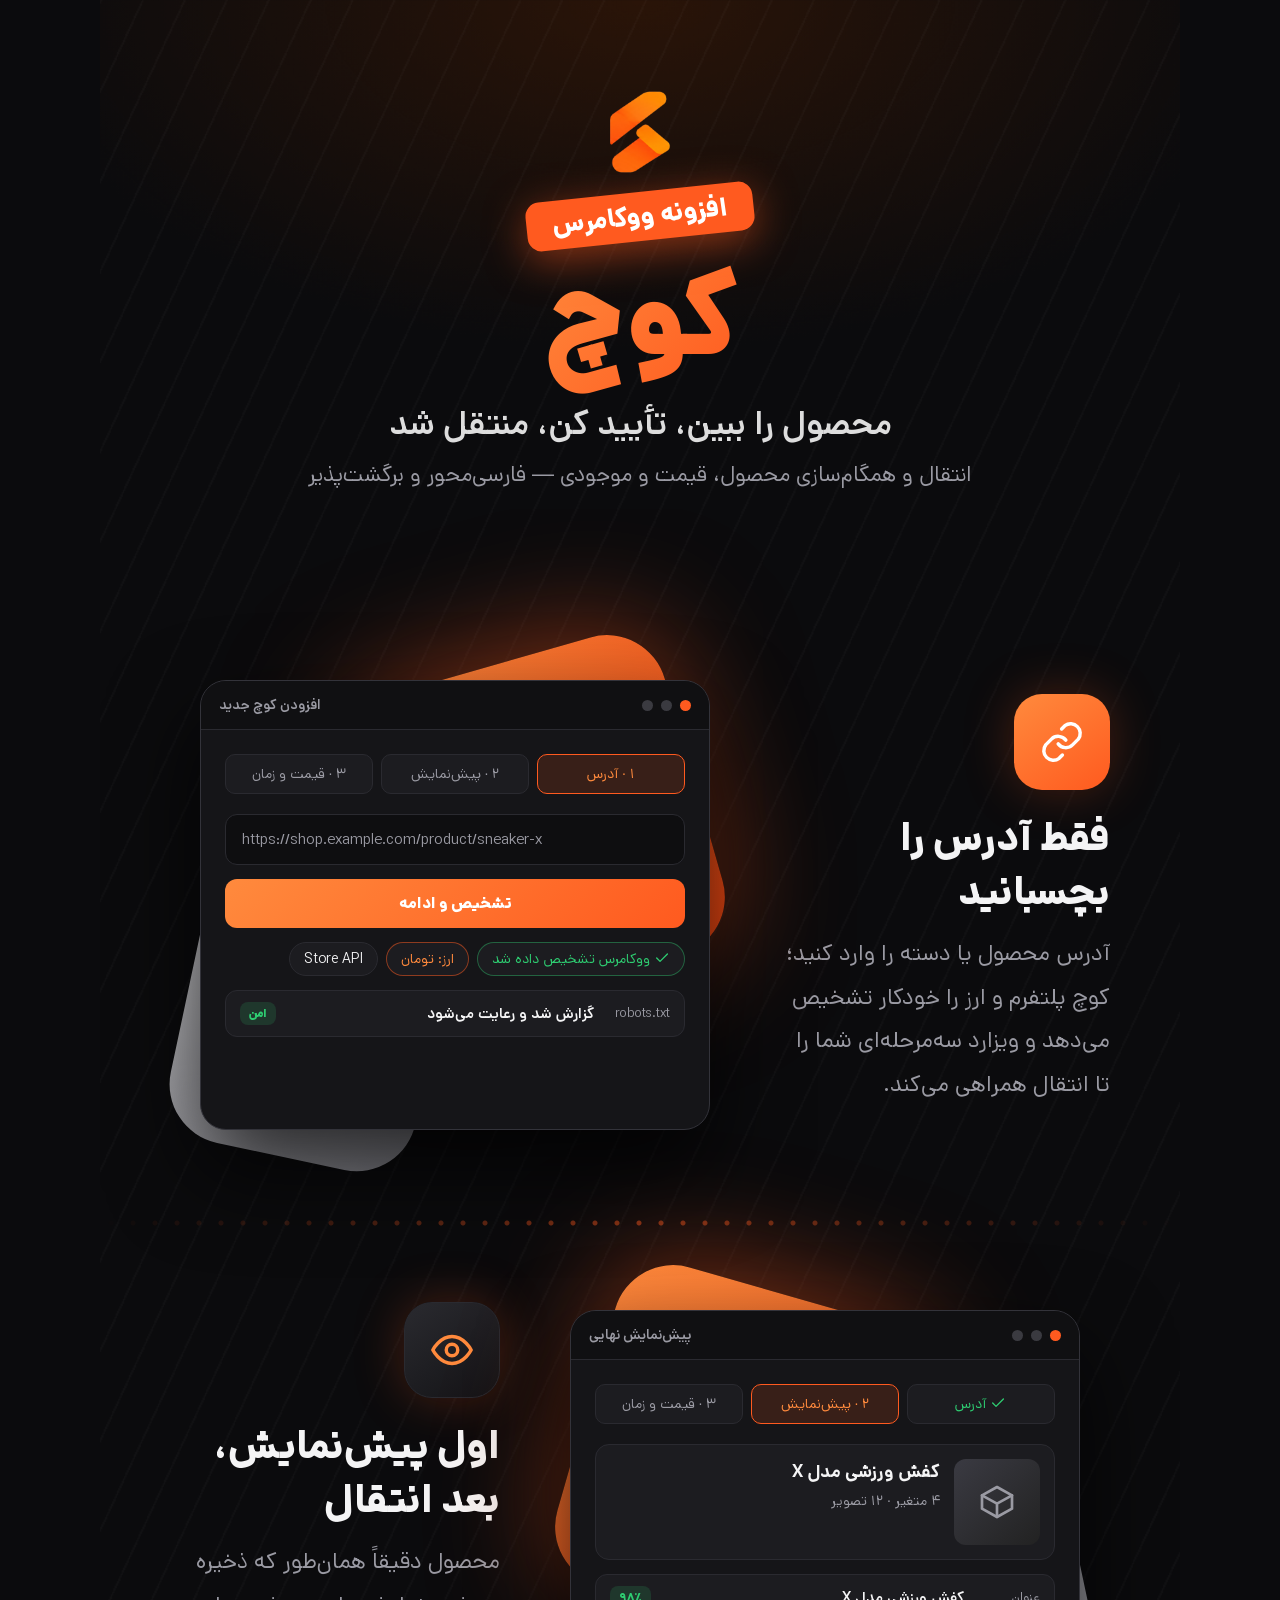
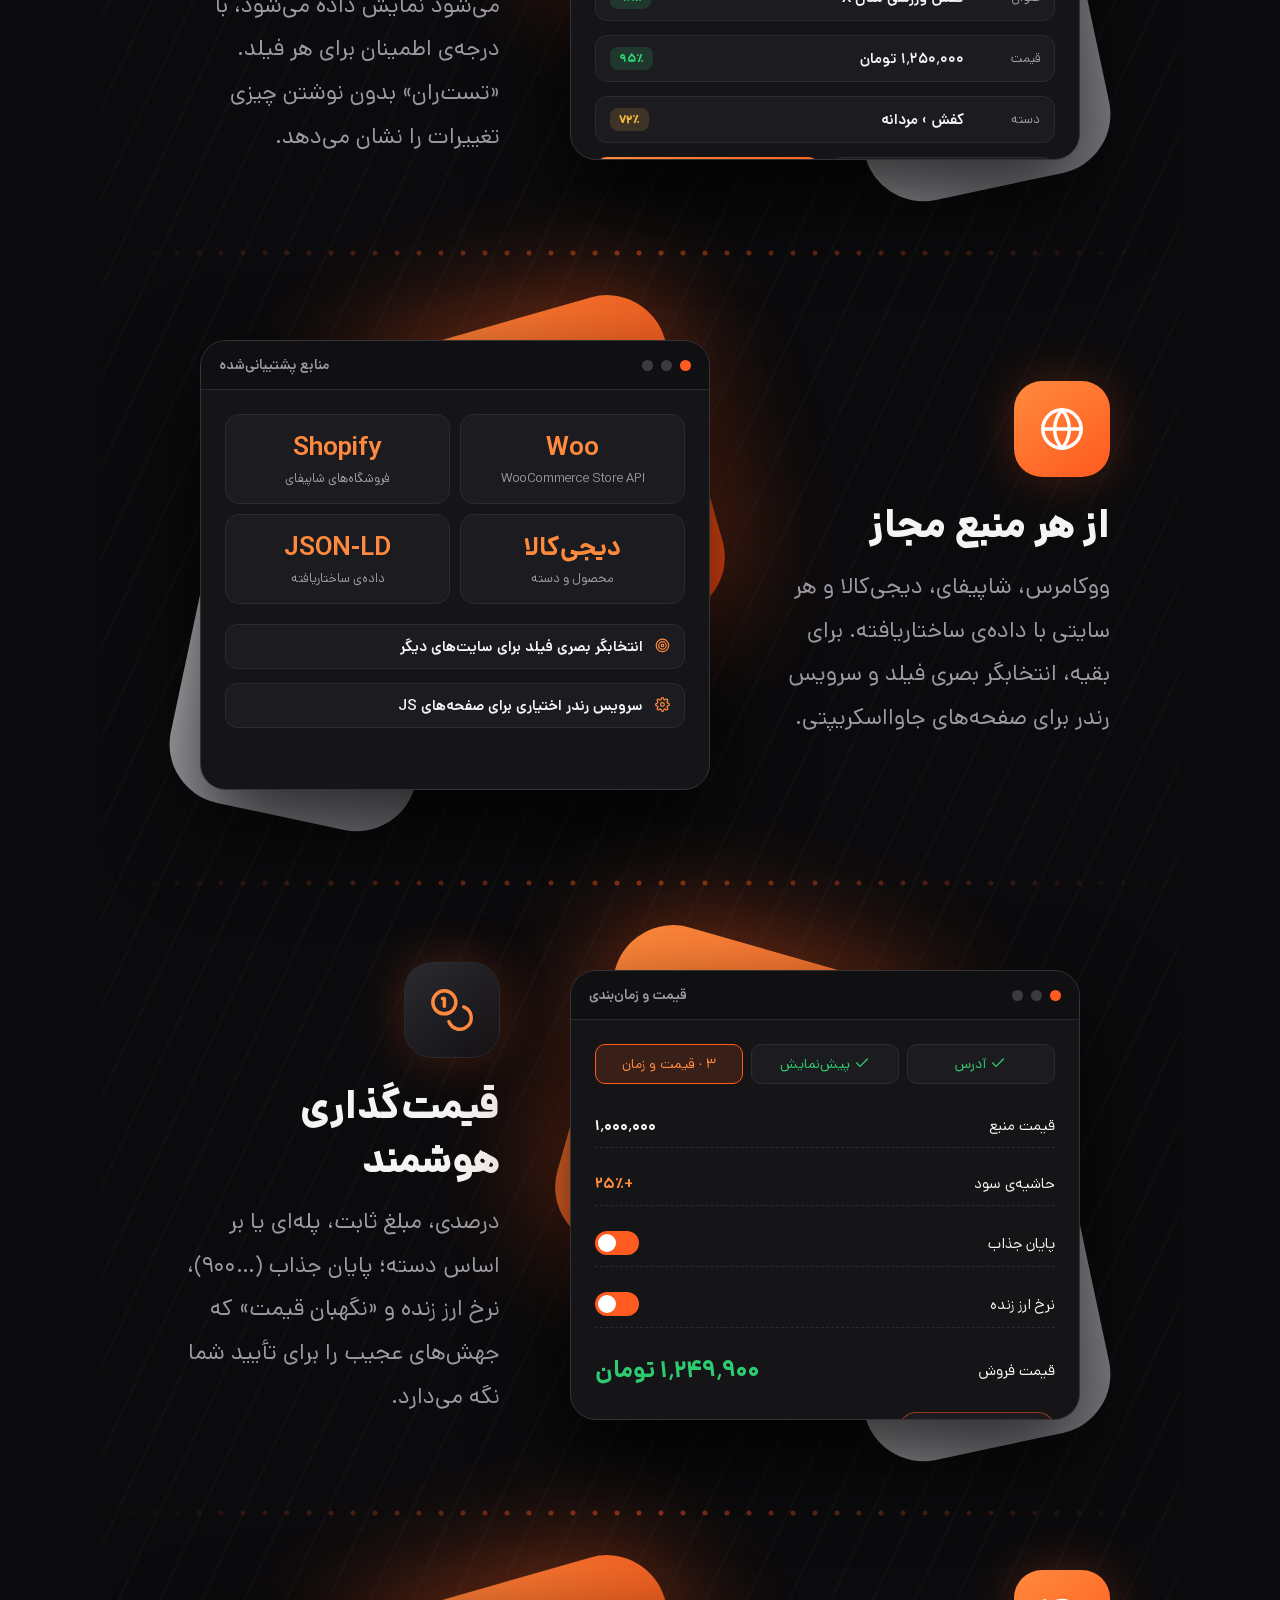
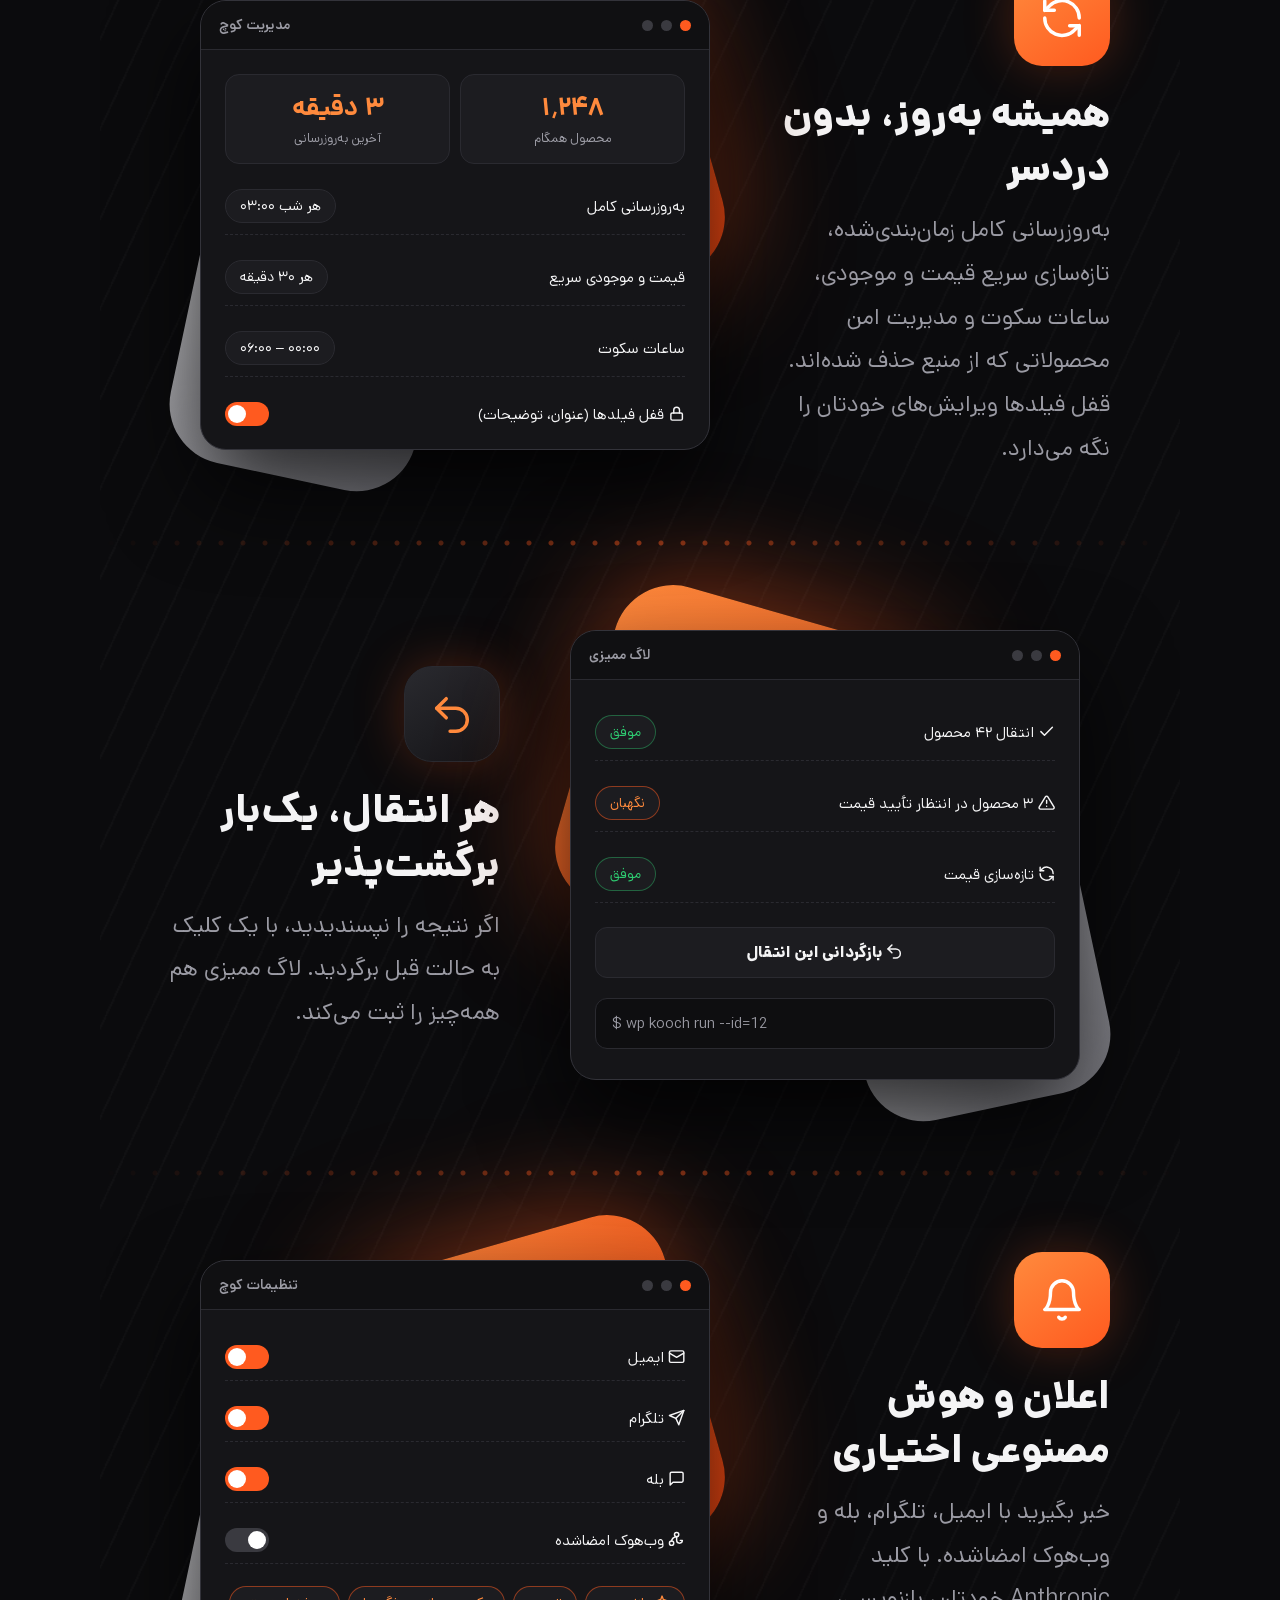
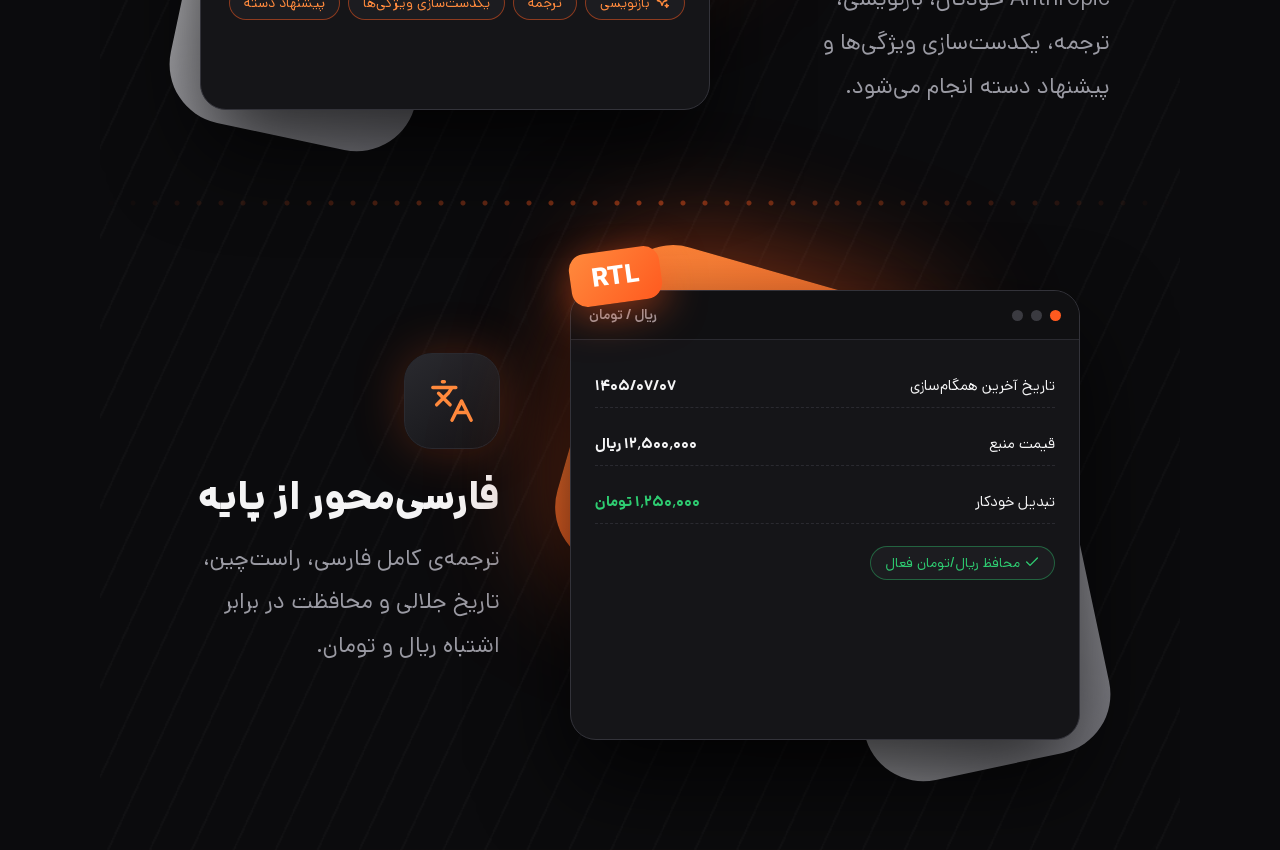
==== kooch-showcase/index.html @ baa98698 "Replace emojis with inline SVG icons in Kooch showcase Co-Authored-By: Claude Sonnet 5.5 <noreply@an" ====
<!doctype html>
<html lang="fa" dir="rtl">
<head>
<meta charset="utf-8">
<meta name="viewport" content="width=device-width, initial-scale=1">
<title>کوچ | انتقال و همگام‌سازی محصولات ووکامرس</title>
<style>
@font-face{font-family:Dana;src:url(DanaVF.ttf);font-weight:100 1000}
:root{--o:#ff5a1f;--o2:#ff8a3d;--bg:#0b0b0d;--card:#151518;--card2:#1c1c20;--line:#2a2a30;--tx:#f4f4f5;--mu:#9a9aa3;--ok:#2ecc71;--wn:#f5b942}
*{box-sizing:border-box;margin:0;padding:0}
body{background:var(--bg);color:var(--tx);font-family:Dana,Tahoma,sans-serif;overflow-x:hidden}
.poster{width:1080px;margin:0 auto;position:relative;background:
 repeating-linear-gradient(115deg,rgba(255,255,255,.025) 0 2px,transparent 2px 38px),
 radial-gradient(900px 500px at 50% 0,#2a1408 0,transparent 70%),var(--bg);padding-bottom:80px;overflow:hidden}
@media(max-width:1080px){.poster{zoom:.36}}

/* hero */
.hero{text-align:center;padding:90px 40px 40px}
.hero img.logo{height:84px;display:block;margin:0 auto 18px}
.hero h1{font-size:112px;font-weight:900;line-height:1.1;margin-top:10px;letter-spacing:-2px}
.hero h1 span{background:linear-gradient(135deg,var(--o2),var(--o));-webkit-background-clip:text;color:transparent}
.badge{display:inline-block;background:var(--o);color:#fff;font-weight:800;font-size:26px;padding:6px 26px;border-radius:14px;transform:rotate(-6deg);box-shadow:0 10px 40px rgba(255,90,31,.5);margin-bottom:10px}
.hero p{font-size:34px;color:#ddd;margin-top:16px;font-weight:600}
.hero small{display:block;color:var(--mu);font-size:22px;margin-top:10px}

/* feature row */
.row{display:flex;align-items:center;gap:40px;padding:0 70px;margin-top:110px;position:relative;min-height:520px}
.row.alt{flex-direction:row-reverse}
.txt{flex:0 0 330px}
.ico{width:96px;height:96px;border-radius:28px;background:linear-gradient(145deg,#2a2a2f,#131316);border:1px solid var(--line);display:grid;place-items:center;font-size:48px;margin-bottom:22px;box-shadow:0 0 50px rgba(255,90,31,.25)}
.ico.o{background:linear-gradient(145deg,var(--o2),var(--o));border:0}
.txt h2{font-size:40px;font-weight:800;line-height:1.35}
.txt p{font-size:23px;color:var(--mu);line-height:1.9;margin-top:12px}
.stage{flex:1;position:relative;height:520px}
.shape{position:absolute;border-radius:60px;background:linear-gradient(135deg,var(--o2),#e8420f);box-shadow:0 0 120px rgba(255,90,31,.55)}
.shape.a{width:330px;height:330px;top:20px;right:40px;transform:rotate(-16deg)}
.shape.b{width:250px;height:330px;bottom:0;left:20px;transform:rotate(12deg);background:linear-gradient(135deg,#e8e8ea,#8a8a92);box-shadow:none;opacity:.9}
.alt .shape.a{right:auto;left:40px;transform:rotate(16deg)}
.alt .shape.b{left:auto;right:20px;transform:rotate(-12deg)}
.dots{position:absolute;bottom:-70px;left:0;right:0;height:14px;opacity:.5;background:radial-gradient(circle,var(--o) 2px,transparent 3px) 0 0/22px 14px;-webkit-mask:linear-gradient(90deg,transparent,#000,transparent);mask:linear-gradient(90deg,transparent,#000,transparent)}

/* window mock */
.win{position:absolute;inset:40px 30px 30px;background:var(--card);border:1px solid #33333a;border-radius:26px;box-shadow:0 40px 90px rgba(0,0,0,.75);overflow:hidden;z-index:2;display:flex;flex-direction:column}
.bar{display:flex;align-items:center;gap:8px;padding:14px 18px;background:#101012;border-bottom:1px solid var(--line);font-size:14px;color:var(--mu)}
.bar i{width:11px;height:11px;border-radius:50%;background:#3a3a40}
.bar i:first-child{background:var(--o)}
.bar b{margin-inline-start:auto;font-weight:600}
.body{padding:24px;flex:1;display:flex;flex-direction:column;gap:14px;font-size:16px}
.steps{display:flex;gap:8px;margin-bottom:6px}
.steps div{flex:1;text-align:center;font-size:14px;padding:9px 0;border-radius:10px;background:var(--card2);color:var(--mu);border:1px solid var(--line)}
.steps div.on{background:rgba(255,90,31,.15);color:var(--o2);border-color:var(--o)}
.steps div.done{color:var(--ok)}
.input{background:#0e0e10;border:1px solid var(--line);border-radius:12px;padding:14px 16px;color:var(--mu);font-size:15px;direction:ltr;text-align:left}
.btn{background:linear-gradient(135deg,var(--o2),var(--o));color:#fff;font-weight:800;text-align:center;padding:13px;border-radius:12px;font-size:16px}
.btn.g{background:var(--card2);border:1px solid var(--line);color:var(--tx)}
.chips{display:flex;flex-wrap:wrap;gap:8px}
.chip{background:var(--card2);border:1px solid var(--line);border-radius:999px;padding:6px 14px;font-size:14px}
.chip.ok{color:var(--ok);border-color:rgba(46,204,113,.4)}
.chip.o{color:var(--o2);border-color:rgba(255,90,31,.5)}
.fld{display:flex;align-items:center;gap:12px;background:var(--card2);border:1px solid var(--line);border-radius:12px;padding:11px 14px}
.fld span.l{color:var(--mu);font-size:13px;width:64px}
.fld span.v{flex:1;font-size:15px;font-weight:600}
.conf{font-size:12px;font-weight:800;padding:3px 9px;border-radius:8px}
.conf.h{background:rgba(46,204,113,.15);color:var(--ok)}
.conf.m{background:rgba(245,185,66,.15);color:var(--wn)}
.prod{display:flex;gap:14px;background:var(--card2);border-radius:14px;padding:14px;border:1px solid var(--line)}
.prod .im{width:86px;height:86px;border-radius:12px;background:linear-gradient(135deg,#3a3a42,#222);flex:none;display:grid;place-items:center;font-size:36px}
.grid2{display:grid;grid-template-columns:1fr 1fr;gap:10px}
.tile{background:var(--card2);border:1px solid var(--line);border-radius:14px;padding:14px;text-align:center}
.tile b{display:block;font-size:26px;color:var(--o2)}
.tile span{font-size:13px;color:var(--mu)}
.tgl{width:44px;height:24px;border-radius:99px;background:var(--o);position:relative;flex:none}
.tgl::after{content:"";position:absolute;top:3px;left:3px;width:18px;height:18px;border-radius:50%;background:#fff}
.tgl.off{background:#3a3a40}.tgl.off::after{left:23px}
.line{display:flex;justify-content:space-between;align-items:center;padding:11px 0;border-bottom:1px dashed var(--line);font-size:15px}
.ltr{direction:ltr;unicode-bidi:isolate}
.sell{position:absolute;z-index:3;background:linear-gradient(135deg,var(--o2),var(--o));color:#fff;font-weight:900;padding:8px 22px;border-radius:16px;font-size:26px;transform:rotate(-8deg);box-shadow:0 10px 40px rgba(255,90,31,.5)}

/* footer */
.cta{text-align:center;margin-top:150px;padding:0 70px}
.cta img{height:90px}
.cta h3{font-size:54px;font-weight:900;margin-top:22px}
.cta p{font-size:26px;color:var(--mu);margin-top:12px;line-height:1.9}
.cta .btn{display:inline-block;margin-top:30px;padding:18px 60px;font-size:28px;border-radius:18px}
.note{font-size:18px;color:#6c6c74;margin-top:30px}
.i{width:1.15em;height:1.15em;vertical-align:-.22em;fill:none;stroke:currentColor;stroke-width:2;stroke-linecap:round;stroke-linejoin:round;flex:none}
.ico .i{width:46px;height:46px;color:var(--o2);stroke-width:1.8}.ico.o .i{color:#fff}
.im .i{width:40px;height:40px;color:var(--mu);stroke-width:1.6}
.fld .l .i,.fld span.l .i{color:var(--o2)}
</style>
</head>
<body>
<svg width="0" height="0" style="position:absolute" aria-hidden="true"><symbol id="i-link" viewBox="0 0 24 24"><path d="M10 13a5 5 0 0 0 7.5.5l3-3a5 5 0 0 0-7-7l-1.7 1.7"/><path d="M14 11a5 5 0 0 0-7.5-.5l-3 3a5 5 0 0 0 7 7l1.7-1.7"/></symbol><symbol id="i-eye" viewBox="0 0 24 24"><path d="M2 12s3.6-7 10-7 10 7 10 7-3.6 7-10 7S2 12 2 12z"/><circle cx="12" cy="12" r="3"/></symbol><symbol id="i-box" viewBox="0 0 24 24"><path d="M21 8 12 3 3 8v8l9 5 9-5z"/><path d="M3 8l9 5 9-5M12 13v8"/></symbol><symbol id="i-globe" viewBox="0 0 24 24"><circle cx="12" cy="12" r="10"/><path d="M2 12h20M12 2a15 15 0 0 1 0 20M12 2a15 15 0 0 0 0 20"/></symbol><symbol id="i-target" viewBox="0 0 24 24"><circle cx="12" cy="12" r="10"/><circle cx="12" cy="12" r="6"/><circle cx="12" cy="12" r="2"/></symbol><symbol id="i-cog" viewBox="0 0 24 24"><circle cx="12" cy="12" r="3"/><path d="M19.4 15a1.7 1.7 0 0 0 .3 1.8l.1.1a2 2 0 1 1-2.8 2.8l-.1-.1a1.7 1.7 0 0 0-1.8-.3 1.7 1.7 0 0 0-1 1.5V21a2 2 0 1 1-4 0v-.1a1.7 1.7 0 0 0-1.1-1.5 1.7 1.7 0 0 0-1.8.3l-.1.1a2 2 0 1 1-2.8-2.8l.1-.1a1.7 1.7 0 0 0 .3-1.8 1.7 1.7 0 0 0-1.5-1H3a2 2 0 1 1 0-4h.1a1.7 1.7 0 0 0 1.5-1.1 1.7 1.7 0 0 0-.3-1.8l-.1-.1a2 2 0 1 1 2.8-2.8l.1.1a1.7 1.7 0 0 0 1.8.3H9a1.7 1.7 0 0 0 1-1.5V3a2 2 0 1 1 4 0v.1a1.7 1.7 0 0 0 1 1.5 1.7 1.7 0 0 0 1.8-.3l.1-.1a2 2 0 1 1 2.8 2.8l-.1.1a1.7 1.7 0 0 0-.3 1.8V9a1.7 1.7 0 0 0 1.5 1H21a2 2 0 1 1 0 4h-.1a1.7 1.7 0 0 0-1.5 1z"/></symbol><symbol id="i-coins" viewBox="0 0 24 24"><circle cx="8" cy="8" r="6"/><path d="M18.1 10.4A6 6 0 1 1 10.4 18.1M7 6h1v4"/></symbol><symbol id="i-shield" viewBox="0 0 24 24"><path d="M12 22s8-4 8-10V5l-8-3-8 3v7c0 6 8 10 8 10z"/><path d="m9 12 2 2 4-4"/></symbol><symbol id="i-refresh" viewBox="0 0 24 24"><path d="M21 12a9 9 0 0 0-15.5-6.3L3 8"/><path d="M3 3v5h5"/><path d="M3 12a9 9 0 0 0 15.5 6.3L21 16"/><path d="M16 16h5v5"/></symbol><symbol id="i-lock" viewBox="0 0 24 24"><rect x="4" y="11" width="16" height="10" rx="2"/><path d="M8 11V7a4 4 0 0 1 8 0v4"/></symbol><symbol id="i-undo" viewBox="0 0 24 24"><path d="M9 14 4 9l5-5"/><path d="M4 9h10a6 6 0 0 1 0 12h-3"/></symbol><symbol id="i-alert" viewBox="0 0 24 24"><path d="M10.3 3.9 1.8 18a2 2 0 0 0 1.7 3h17a2 2 0 0 0 1.7-3L13.7 3.9a2 2 0 0 0-3.4 0z"/><path d="M12 9v4M12 17h.01"/></symbol><symbol id="i-bell" viewBox="0 0 24 24"><path d="M18 8a6 6 0 0 0-12 0c0 7-3 9-3 9h18s-3-2-3-9"/><path d="M13.7 21a2 2 0 0 1-3.4 0"/></symbol><symbol id="i-mail" viewBox="0 0 24 24"><rect x="2" y="4" width="20" height="16" rx="2"/><path d="m22 7-10 6L2 7"/></symbol><symbol id="i-send" viewBox="0 0 24 24"><path d="m22 2-7 20-4-9-9-4z"/><path d="M22 2 11 13"/></symbol><symbol id="i-chat" viewBox="0 0 24 24"><path d="M21 15a2 2 0 0 1-2 2H7l-4 4V5a2 2 0 0 1 2-2h14a2 2 0 0 1 2 2z"/></symbol><symbol id="i-hook" viewBox="0 0 24 24"><circle cx="12" cy="5" r="3"/><path d="M12 8v5a4 4 0 0 0 8 0M20 13h-3"/><circle cx="5" cy="17" r="3"/><path d="M5 14c0-3 3-6 7-6"/></symbol><symbol id="i-spark" viewBox="0 0 24 24"><path d="M12 3l1.9 5.1L19 10l-5.1 1.9L12 17l-1.9-5.1L5 10l5.1-1.9z"/><path d="M19 15l.7 1.8L21.5 17.5l-1.8.7L19 20l-.7-1.8-1.8-.7 1.8-.7z"/></symbol><symbol id="i-check" viewBox="0 0 24 24"><path d="M20 6 9 17l-5-5"/></symbol><symbol id="i-lang" viewBox="0 0 24 24"><path d="m5 8 6 6M4 14l6-6 2-3M2 5h12M7 2h1M22 22l-5-10-5 10M14 18h6"/></symbol></svg>
<div class="poster">

<header class="hero">
  <img class="logo" src="kooch-icon.png" alt="کوچ">
  <div><span class="badge">افزونه ووکامرس</span></div>
  <h1><span>کوچ</span></h1>
  <p>محصول را ببین، تأیید کن، منتقل شد</p>
  <small>انتقال و همگام‌سازی محصول، قیمت و موجودی — فارسی‌محور و برگشت‌پذیر</small>
</header>

<!-- 1 wizard -->
<section class="row">
  <div class="txt">
    <div class="ico o"><svg class="i"><use href="#i-link"/></svg></div>
    <h2>فقط آدرس را بچسبانید</h2>
    <p>آدرس محصول یا دسته را وارد کنید؛ کوچ پلتفرم و ارز را خودکار تشخیص می‌دهد و ویزارد سه‌مرحله‌ای شما را تا انتقال همراهی می‌کند.</p>
  </div>
  <div class="stage">
    <div class="shape a"></div><div class="shape b"></div>
    <div class="win">
      <div class="bar"><i></i><i></i><i></i><b>افزودن کوچ جدید</b></div>
      <div class="body">
        <div class="steps"><div class="on">۱ · آدرس</div><div>۲ · پیش‌نمایش</div><div>۳ · قیمت و زمان</div></div>
        <div class="input">https://shop.example.com/product/sneaker-x</div>
        <div class="btn">تشخیص و ادامه</div>
        <div class="chips"><span class="chip ok"><svg class="i"><use href="#i-check"/></svg> ووکامرس تشخیص داده شد</span><span class="chip o">ارز: تومان</span><span class="chip">Store API</span></div>
        <div class="fld"><span class="l">robots.txt</span><span class="v">گزارش شد و رعایت می‌شود</span><span class="conf h">امن</span></div>
      </div>
    </div>
  </div>
  <div class="dots"></div>
</section>

<!-- 2 preview -->
<section class="row alt">
  <div class="txt">
    <div class="ico"><svg class="i"><use href="#i-eye"/></svg></div>
    <h2>اول پیش‌نمایش، بعد انتقال</h2>
    <p>محصول دقیقاً همان‌طور که ذخیره می‌شود نمایش داده می‌شود، با درجه‌ی اطمینان برای هر فیلد. «تست‌ران» بدون نوشتن چیزی تغییرات را نشان می‌دهد.</p>
  </div>
  <div class="stage">
    <div class="shape a"></div><div class="shape b"></div>
    <div class="win">
      <div class="bar"><i></i><i></i><i></i><b>پیش‌نمایش نهایی</b></div>
      <div class="body">
        <div class="steps"><div class="done"><svg class="i"><use href="#i-check"/></svg> آدرس</div><div class="on">۲ · پیش‌نمایش</div><div>۳ · قیمت و زمان</div></div>
        <div class="prod"><div class="im"><svg class="i"><use href="#i-box"/></svg></div><div style="flex:1"><b style="font-size:18px">کفش ورزشی مدل X</b><div style="color:var(--mu);font-size:14px;margin-top:6px">۴ متغیر · ۱۲ تصویر</div></div></div>
        <div class="fld"><span class="l">عنوان</span><span class="v">کفش ورزشی مدل X</span><span class="conf h">۹۸٪</span></div>
        <div class="fld"><span class="l">قیمت</span><span class="v">۱٬۲۵۰٬۰۰۰ تومان</span><span class="conf h">۹۵٪</span></div>
        <div class="fld"><span class="l">دسته</span><span class="v">کفش › مردانه</span><span class="conf m">۷۲٪</span></div>
        <div class="grid2"><div class="btn g">تست‌ران</div><div class="btn">تأیید و شروع انتقال</div></div>
      </div>
    </div>
  </div>
  <div class="dots"></div>
</section>

<!-- 3 sources -->
<section class="row">
  <div class="txt">
    <div class="ico o"><svg class="i"><use href="#i-globe"/></svg></div>
    <h2>از هر منبع مجاز</h2>
    <p>ووکامرس، شاپیفای، دیجی‌کالا و هر سایتی با داده‌ی ساختاریافته. برای بقیه، انتخابگر بصری فیلد و سرویس رندر برای صفحه‌های جاوااسکریپتی.</p>
  </div>
  <div class="stage">
    <div class="shape a"></div><div class="shape b"></div>
    <div class="win">
      <div class="bar"><i></i><i></i><i></i><b>منابع پشتیبانی‌شده</b></div>
      <div class="body">
        <div class="grid2">
          <div class="tile"><b>Woo</b><span>WooCommerce Store API</span></div>
          <div class="tile"><b>Shopify</b><span>فروشگاه‌های شاپیفای</span></div>
          <div class="tile"><b>دیجی‌کالا</b><span>محصول و دسته</span></div>
          <div class="tile"><b>JSON-LD</b><span>داده‌ی ساختاریافته</span></div>
        </div>
        <div class="fld" style="margin-top:6px"><span class="l" style="width:auto"><svg class="i"><use href="#i-target"/></svg></span><span class="v">انتخابگر بصری فیلد برای سایت‌های دیگر</span></div>
        <div class="fld"><span class="l" style="width:auto"><svg class="i"><use href="#i-cog"/></svg></span><span class="v">سرویس رندر اختیاری برای صفحه‌های JS</span></div>
      </div>
    </div>
  </div>
  <div class="dots"></div>
</section>

<!-- 4 pricing -->
<section class="row alt">
  <div class="txt">
    <div class="ico"><svg class="i"><use href="#i-coins"/></svg></div>
    <h2>قیمت‌گذاری هوشمند</h2>
    <p>درصدی، مبلغ ثابت، پله‌ای یا بر اساس دسته؛ پایان جذاب (…۹۰۰)، نرخ ارز زنده و «نگهبان قیمت» که جهش‌های عجیب را برای تأیید شما نگه می‌دارد.</p>
  </div>
  <div class="stage">
    <div class="shape a"></div><div class="shape b"></div>
    <div class="win">
      <div class="bar"><i></i><i></i><i></i><b>قیمت و زمان‌بندی</b></div>
      <div class="body">
        <div class="steps"><div class="done"><svg class="i"><use href="#i-check"/></svg> آدرس</div><div class="done"><svg class="i"><use href="#i-check"/></svg> پیش‌نمایش</div><div class="on">۳ · قیمت و زمان</div></div>
        <div class="line"><span>قیمت منبع</span><b>۱٬۰۰۰٬۰۰۰</b></div>
        <div class="line"><span>حاشیه‌ی سود</span><b style="color:var(--o2)">+۲۵٪</b></div>
        <div class="line"><span>پایان جذاب</span><span class="tgl"></span></div>
        <div class="line"><span>نرخ ارز زنده</span><span class="tgl"></span></div>
        <div class="line" style="border:0"><span>قیمت فروش</span><b style="font-size:24px;color:var(--ok)">۱٬۲۴۹٬۹۰۰ تومان</b></div>
        <div class="chip o" style="align-self:flex-start"><svg class="i"><use href="#i-shield"/></svg> نگهبان قیمت فعال</div>
      </div>
    </div>
  </div>
  <div class="dots"></div>
</section>

<!-- 5 sync -->
<section class="row">
  <div class="txt">
    <div class="ico o"><svg class="i"><use href="#i-refresh"/></svg></div>
    <h2>همیشه به‌روز، بدون دردسر</h2>
    <p>به‌روزرسانی کامل زمان‌بندی‌شده، تازه‌سازی سریع قیمت و موجودی، ساعات سکوت و مدیریت امن محصولاتی که از منبع حذف شده‌اند. قفل فیلدها ویرایش‌های خودتان را نگه می‌دارد.</p>
  </div>
  <div class="stage">
    <div class="shape a"></div><div class="shape b"></div>
    <div class="win">
      <div class="bar"><i></i><i></i><i></i><b>مدیریت کوچ</b></div>
      <div class="body">
        <div class="grid2"><div class="tile"><b>۱٬۲۴۸</b><span>محصول همگام</span></div><div class="tile"><b>۳ دقیقه</b><span>آخرین به‌روزرسانی</span></div></div>
        <div class="line"><span>به‌روزرسانی کامل</span><span class="chip">هر شب ۰۳:۰۰</span></div>
        <div class="line"><span>قیمت و موجودی سریع</span><span class="chip">هر ۳۰ دقیقه</span></div>
        <div class="line"><span>ساعات سکوت</span><span class="chip">۰۰:۰۰ – ۰۶:۰۰</span></div>
        <div class="line" style="border:0"><span><svg class="i"><use href="#i-lock"/></svg> قفل فیلدها (عنوان، توضیحات)</span><span class="tgl"></span></div>
      </div>
    </div>
  </div>
  <div class="dots"></div>
</section>

<!-- 6 rollback -->
<section class="row alt">
  <div class="txt">
    <div class="ico"><svg class="i"><use href="#i-undo"/></svg></div>
    <h2>هر انتقال، یک‌بار برگشت‌پذیر</h2>
    <p>اگر نتیجه را نپسندیدید، با یک کلیک به حالت قبل برگردید. لاگ ممیزی هم همه‌چیز را ثبت می‌کند.</p>
  </div>
  <div class="stage">
    <div class="shape a"></div><div class="shape b"></div>
    <div class="win">
      <div class="bar"><i></i><i></i><i></i><b>لاگ ممیزی</b></div>
      <div class="body">
        <div class="line"><span><svg class="i"><use href="#i-check"/></svg> انتقال ۴۲ محصول</span><span class="chip ok">موفق</span></div>
        <div class="line"><span><svg class="i"><use href="#i-alert"/></svg> ۳ محصول در انتظار تأیید قیمت</span><span class="chip o">نگهبان</span></div>
        <div class="line"><span><svg class="i"><use href="#i-refresh"/></svg> تازه‌سازی قیمت</span><span class="chip ok">موفق</span></div>
        <div class="btn g" style="margin-top:10px"><svg class="i"><use href="#i-undo"/></svg> بازگردانی این انتقال</div>
        <div class="input" style="margin-top:6px">$ wp kooch run --id=12</div>
      </div>
    </div>
  </div>
  <div class="dots"></div>
</section>

<!-- 7 notify + ai -->
<section class="row">
  <div class="txt">
    <div class="ico o"><svg class="i"><use href="#i-bell"/></svg></div>
    <h2>اعلان و هوش مصنوعی اختیاری</h2>
    <p>خبر بگیرید با ایمیل، تلگرام، بله و وب‌هوک امضاشده. با کلید Anthropic خودتان، بازنویسی، ترجمه، یکدست‌سازی ویژگی‌ها و پیشنهاد دسته انجام می‌شود.</p>
  </div>
  <div class="stage">
    <div class="shape a"></div><div class="shape b"></div>
    <div class="win">
      <div class="bar"><i></i><i></i><i></i><b>تنظیمات کوچ</b></div>
      <div class="body">
        <div class="line"><span><svg class="i"><use href="#i-mail"/></svg> ایمیل</span><span class="tgl"></span></div>
        <div class="line"><span><svg class="i"><use href="#i-send"/></svg> تلگرام</span><span class="tgl"></span></div>
        <div class="line"><span><svg class="i"><use href="#i-chat"/></svg> بله</span><span class="tgl"></span></div>
        <div class="line"><span><svg class="i"><use href="#i-hook"/></svg> وب‌هوک امضاشده</span><span class="tgl off"></span></div>
        <div class="chips" style="margin-top:8px"><span class="chip o"><svg class="i"><use href="#i-spark"/></svg> بازنویسی</span><span class="chip o">ترجمه</span><span class="chip o">یکدست‌سازی ویژگی‌ها</span><span class="chip o">پیشنهاد دسته</span></div>
      </div>
    </div>
  </div>
  <div class="dots"></div>
</section>

<!-- 8 persian -->
<section class="row alt">
  <div class="txt">
    <div class="ico"><svg class="i"><use href="#i-lang"/></svg></div>
    <h2>فارسی‌محور از پایه</h2>
    <p>ترجمه‌ی کامل فارسی، راست‌چین، تاریخ جلالی و محافظت در برابر اشتباه ریال و تومان.</p>
  </div>
  <div class="stage">
    <div class="shape a"></div><div class="shape b"></div>
    <div class="sell" style="top:0;left:30px">RTL</div>
    <div class="win">
      <div class="bar"><i></i><i></i><i></i><b>ریال / تومان</b></div>
      <div class="body">
        <div class="line"><span>تاریخ آخرین همگام‌سازی</span><b>۱۴۰۵/۰۷/۰۷</b></div>
        <div class="line"><span>قیمت منبع</span><b>۱۲٬۵۰۰٬۰۰۰ ریال</b></div>
        <div class="line"><span>تبدیل خودکار</span><b style="color:var(--ok)">۱٬۲۵۰٬۰۰۰ تومان</b></div>
        <div class="chip ok" style="align-self:flex-start;margin-top:8px"><svg class="i"><use href="#i-check"/></svg> محافظ ریال/تومان فعال</div>
      </div>
    </div>
  </div>
</section>


</div>
</body>
</html>
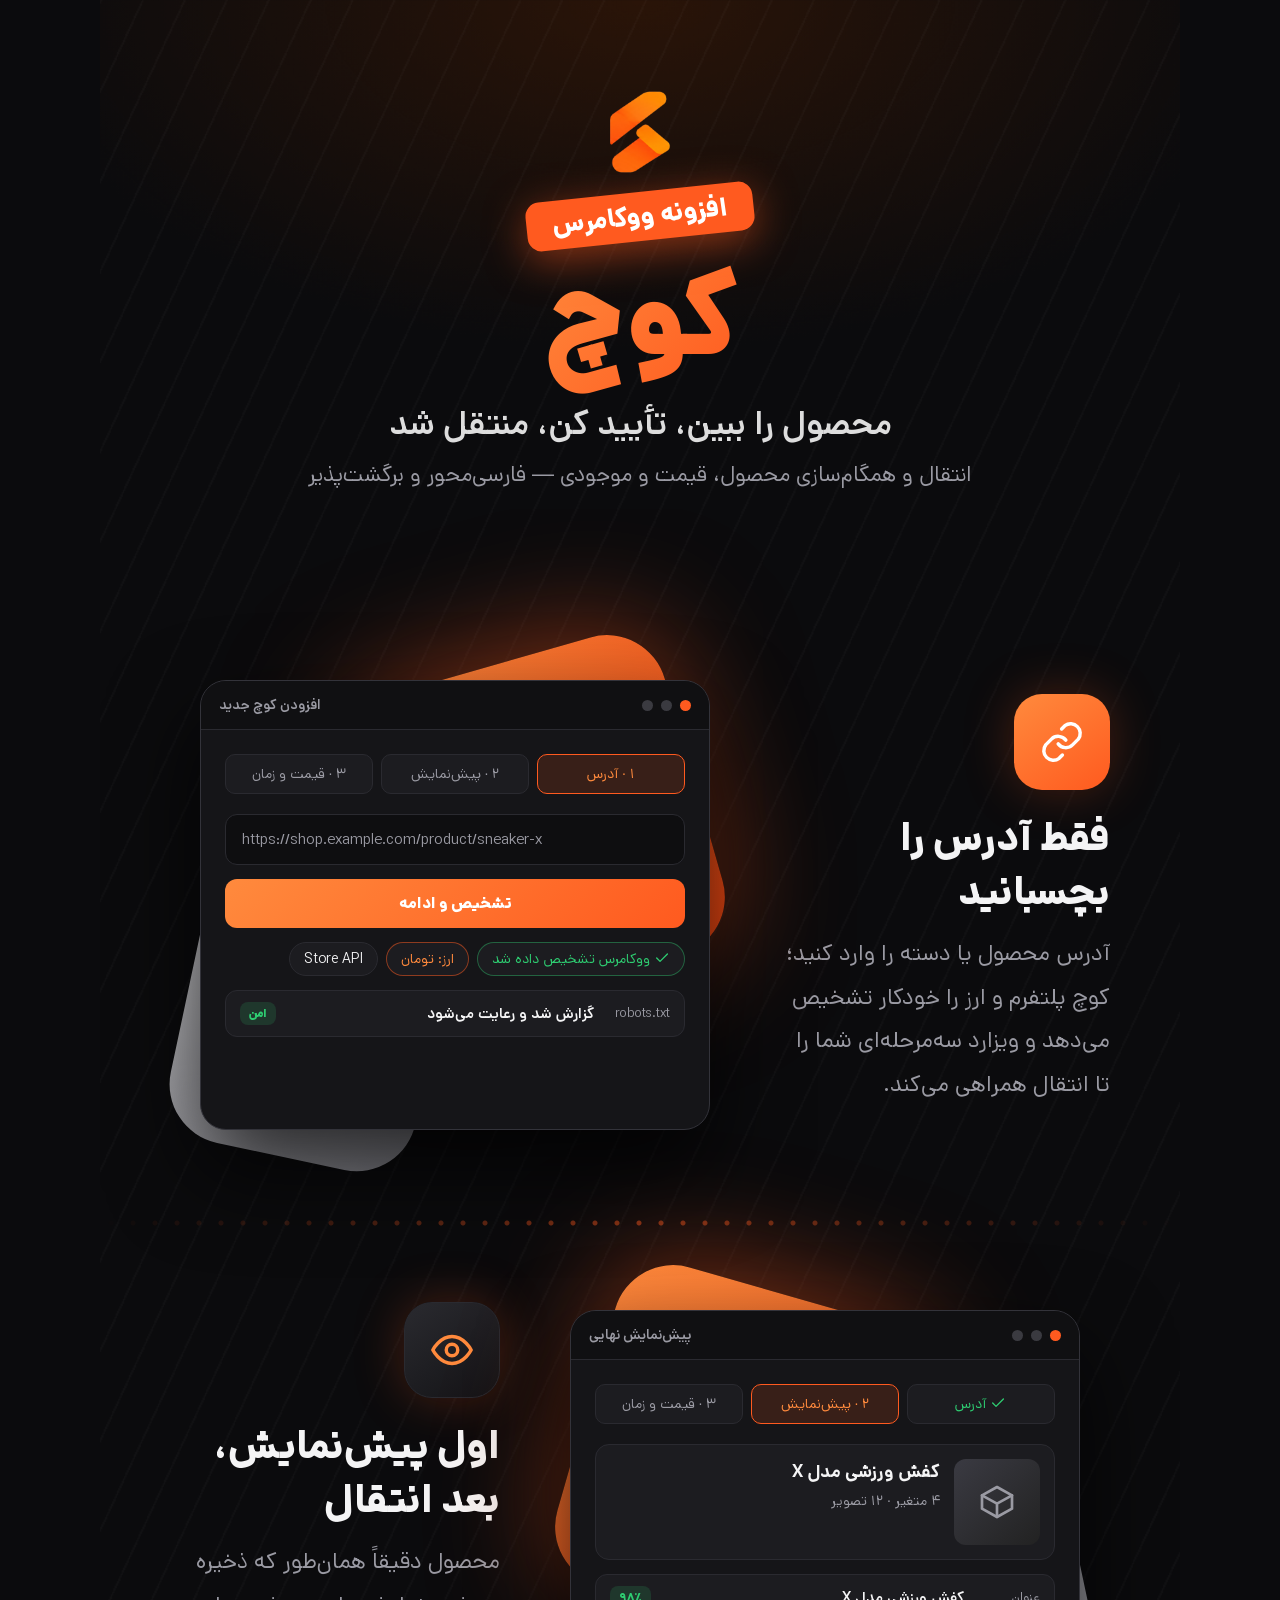
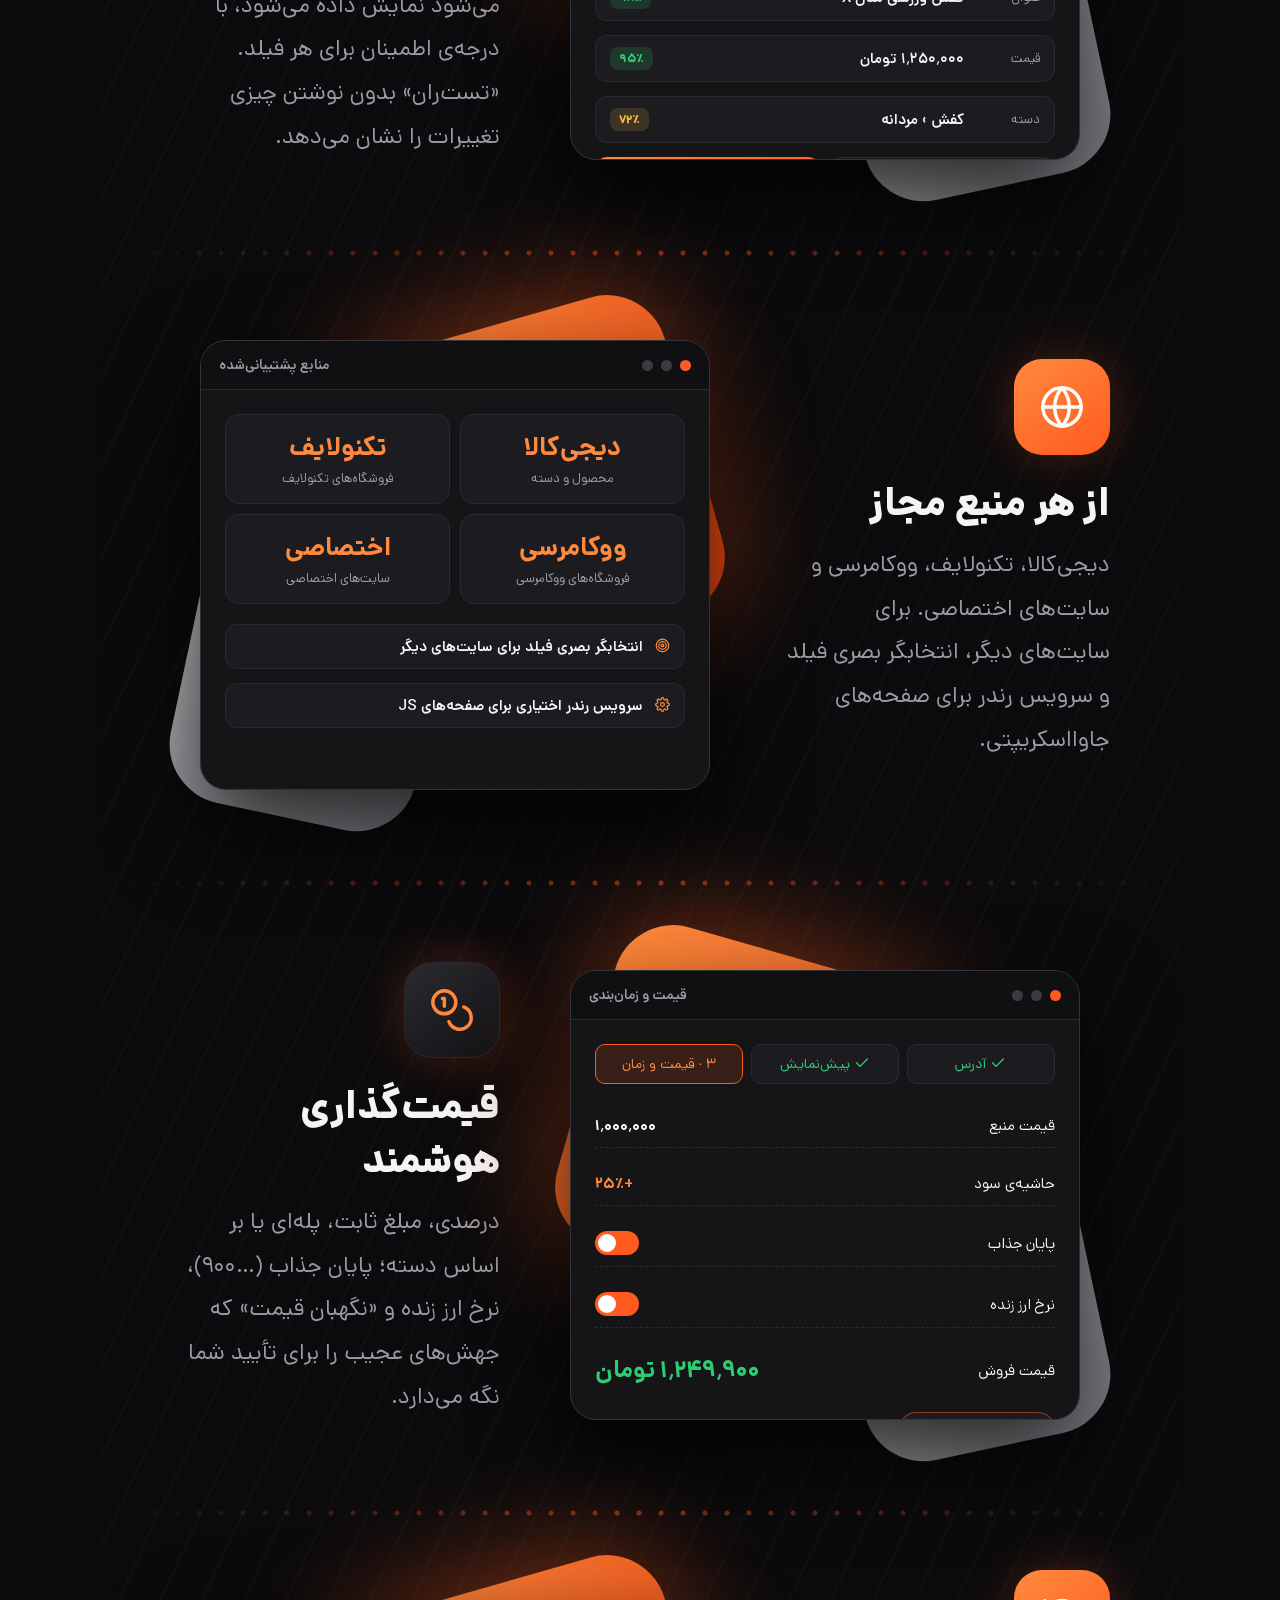
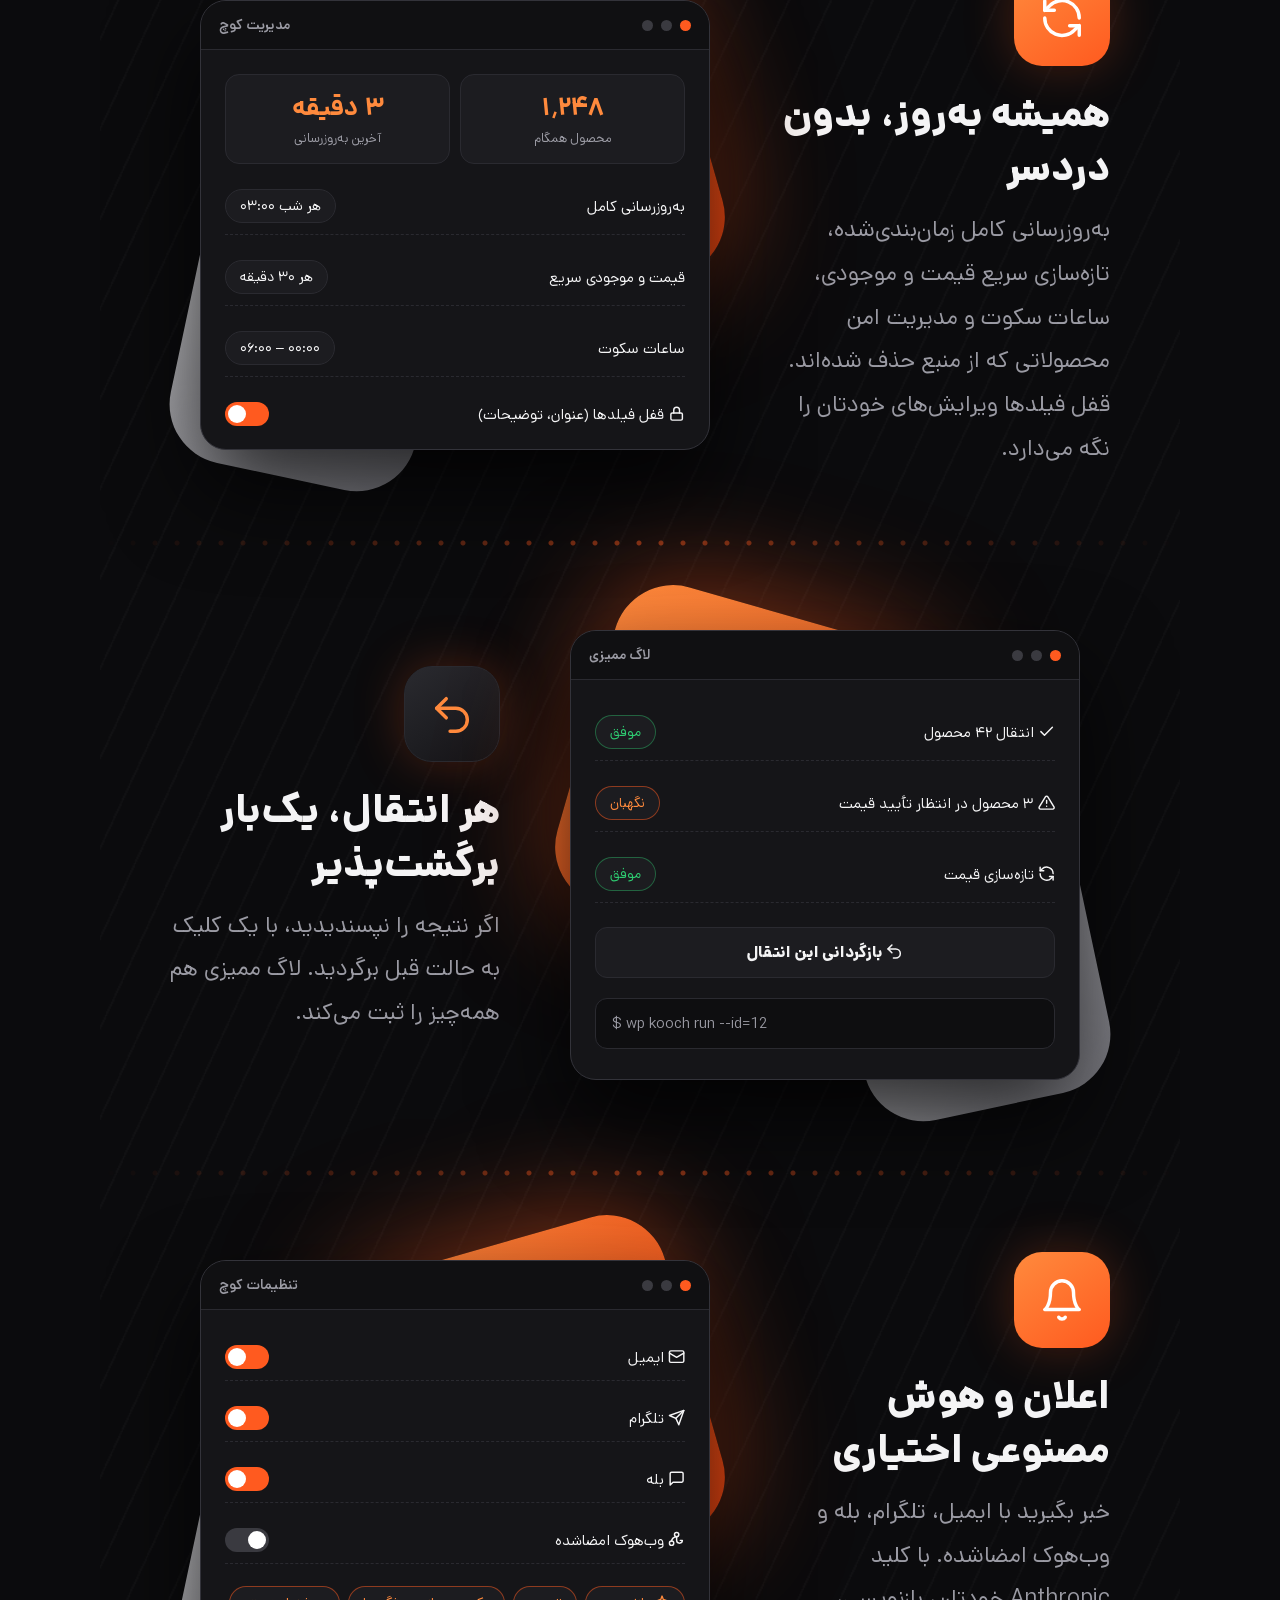
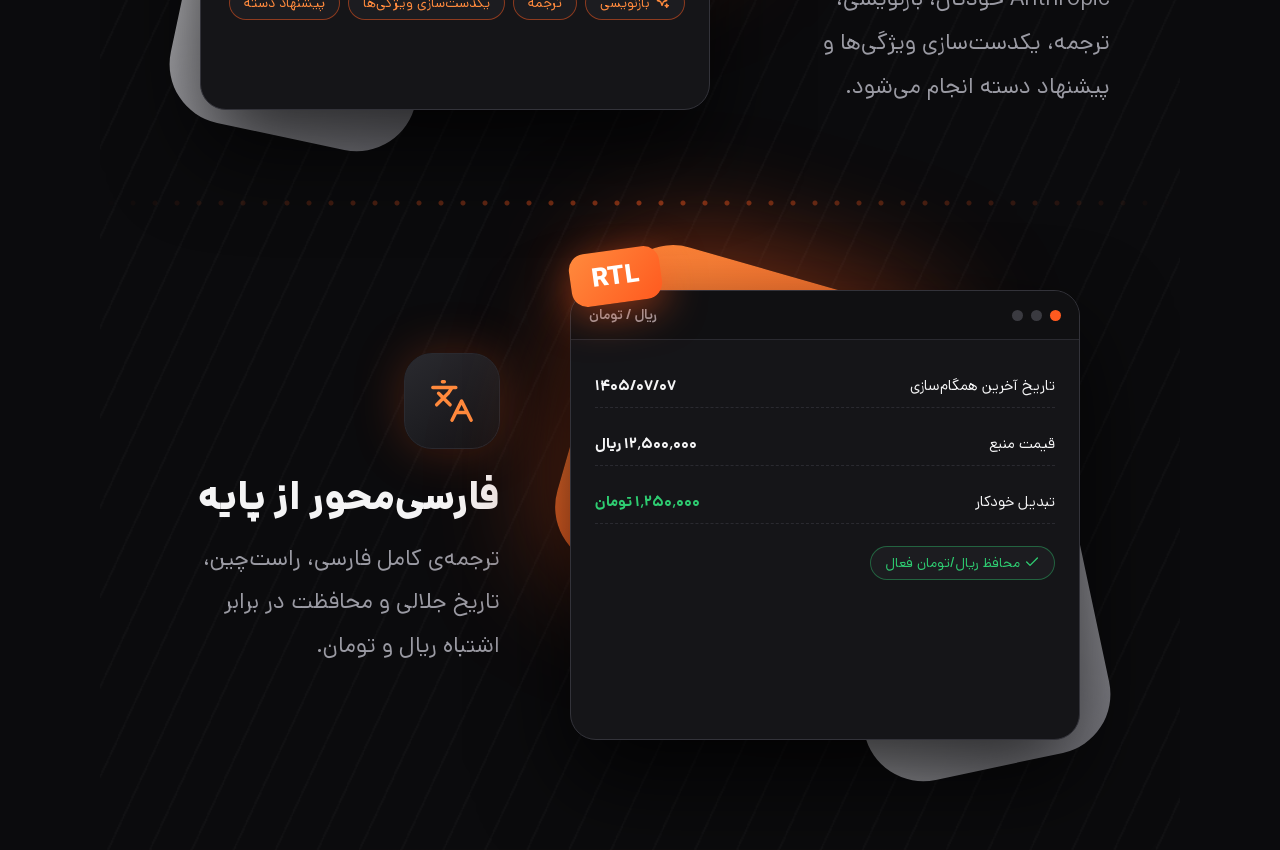
==== commit 9440b100: "Update Kooch showcase sources tiles Co-Authored-By: Claude Sonnet 5.5 <noreply@anthropic.com> Claude" ====
--- a/kooch-showcase/index.html
+++ b/kooch-showcase/index.html
@@ -153,7 +153,7 @@
   <div class="txt">
     <div class="ico o"><svg class="i"><use href="#i-globe"/></svg></div>
     <h2>از هر منبع مجاز</h2>
-    <p>ووکامرس، شاپیفای، دیجی‌کالا و هر سایتی با داده‌ی ساختاریافته. برای بقیه، انتخابگر بصری فیلد و سرویس رندر برای صفحه‌های جاوااسکریپتی.</p>
+    <p>دیجی‌کالا، تکنولایف، ووکامرسی و سایت‌های اختصاصی. برای سایت‌های دیگر، انتخابگر بصری فیلد و سرویس رندر برای صفحه‌های جاوااسکریپتی.</p>
   </div>
   <div class="stage">
     <div class="shape a"></div><div class="shape b"></div>
@@ -161,10 +161,10 @@
       <div class="bar"><i></i><i></i><i></i><b>منابع پشتیبانی‌شده</b></div>
       <div class="body">
         <div class="grid2">
-          <div class="tile"><b>Woo</b><span>WooCommerce Store API</span></div>
-          <div class="tile"><b>Shopify</b><span>فروشگاه‌های شاپیفای</span></div>
           <div class="tile"><b>دیجی‌کالا</b><span>محصول و دسته</span></div>
-          <div class="tile"><b>JSON-LD</b><span>داده‌ی ساختاریافته</span></div>
+          <div class="tile"><b>تکنولایف</b><span>فروشگاه‌های تکنولایف</span></div>
+          <div class="tile"><b>ووکامرسی</b><span>فروشگاه‌های ووکامرسی</span></div>
+          <div class="tile"><b>اختصاصی</b><span>سایت‌های اختصاصی</span></div>
         </div>
         <div class="fld" style="margin-top:6px"><span class="l" style="width:auto"><svg class="i"><use href="#i-target"/></svg></span><span class="v">انتخابگر بصری فیلد برای سایت‌های دیگر</span></div>
         <div class="fld"><span class="l" style="width:auto"><svg class="i"><use href="#i-cog"/></svg></span><span class="v">سرویس رندر اختیاری برای صفحه‌های JS</span></div>
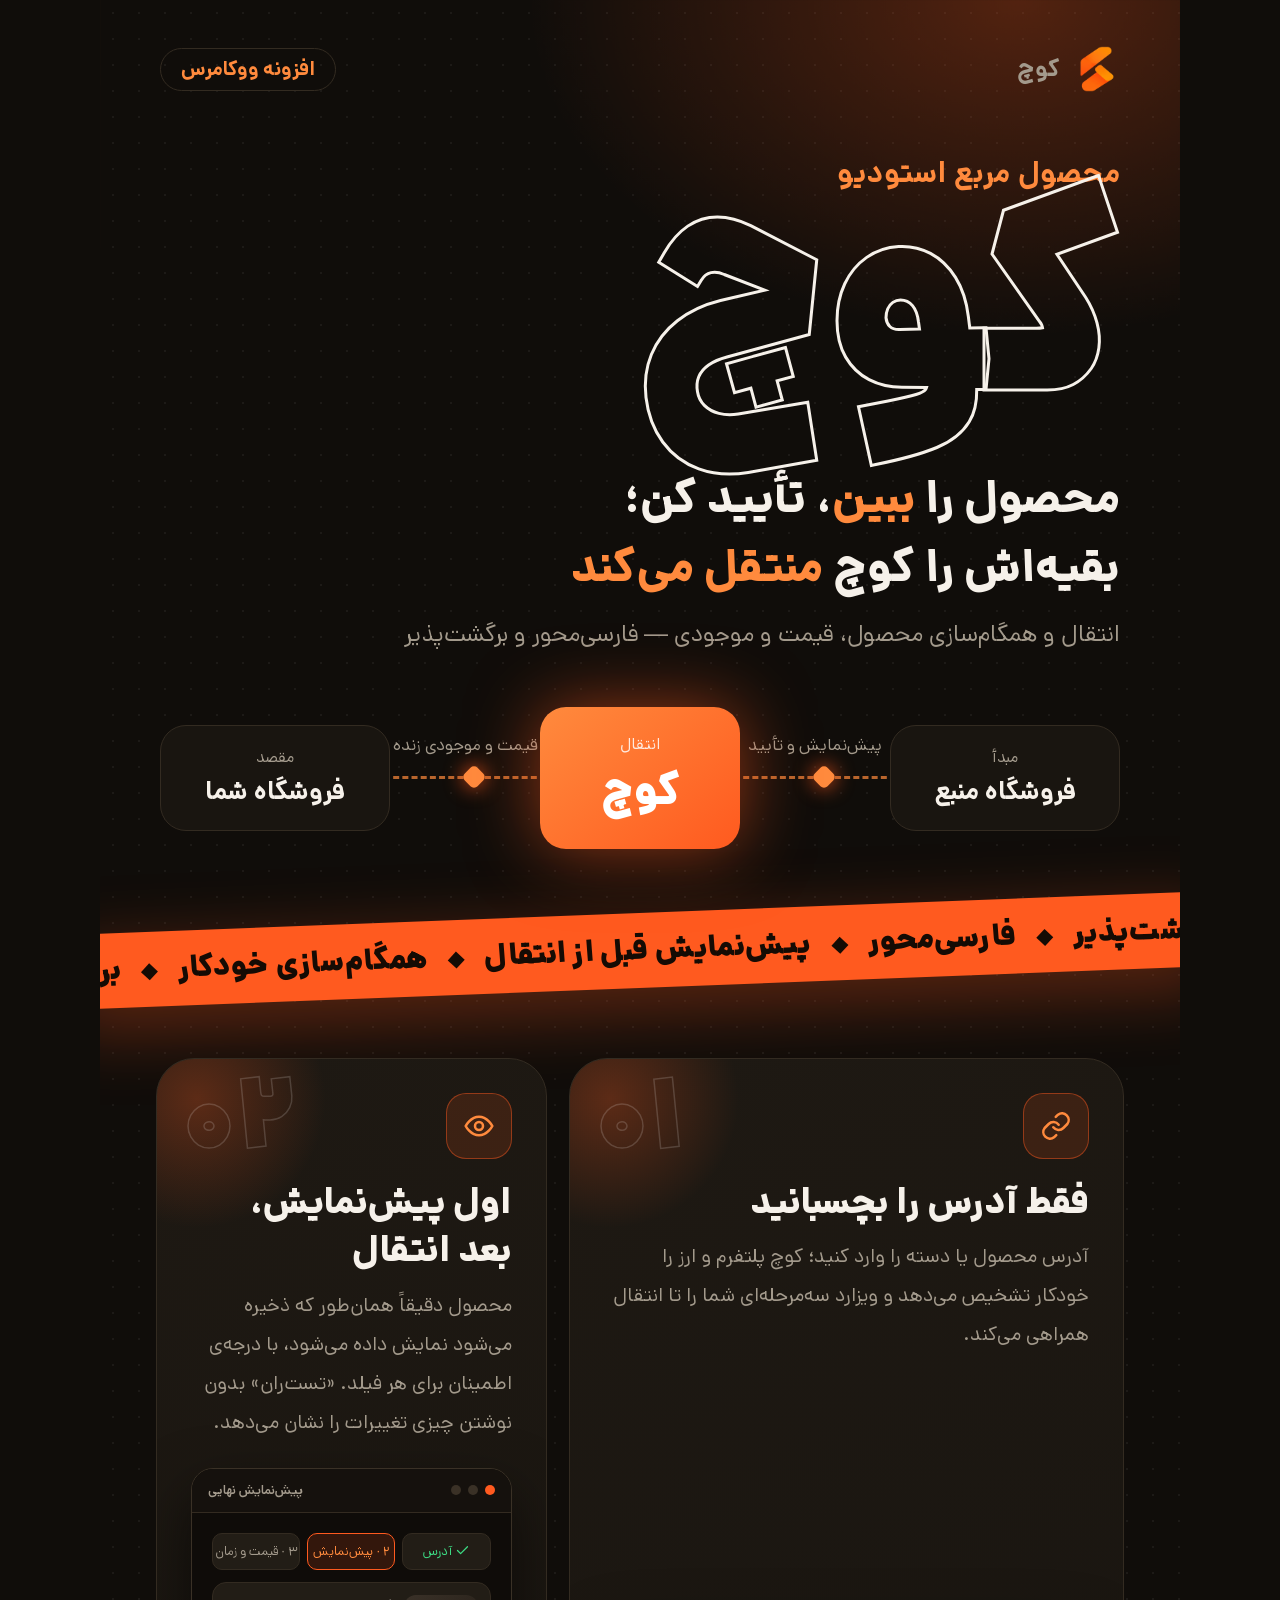
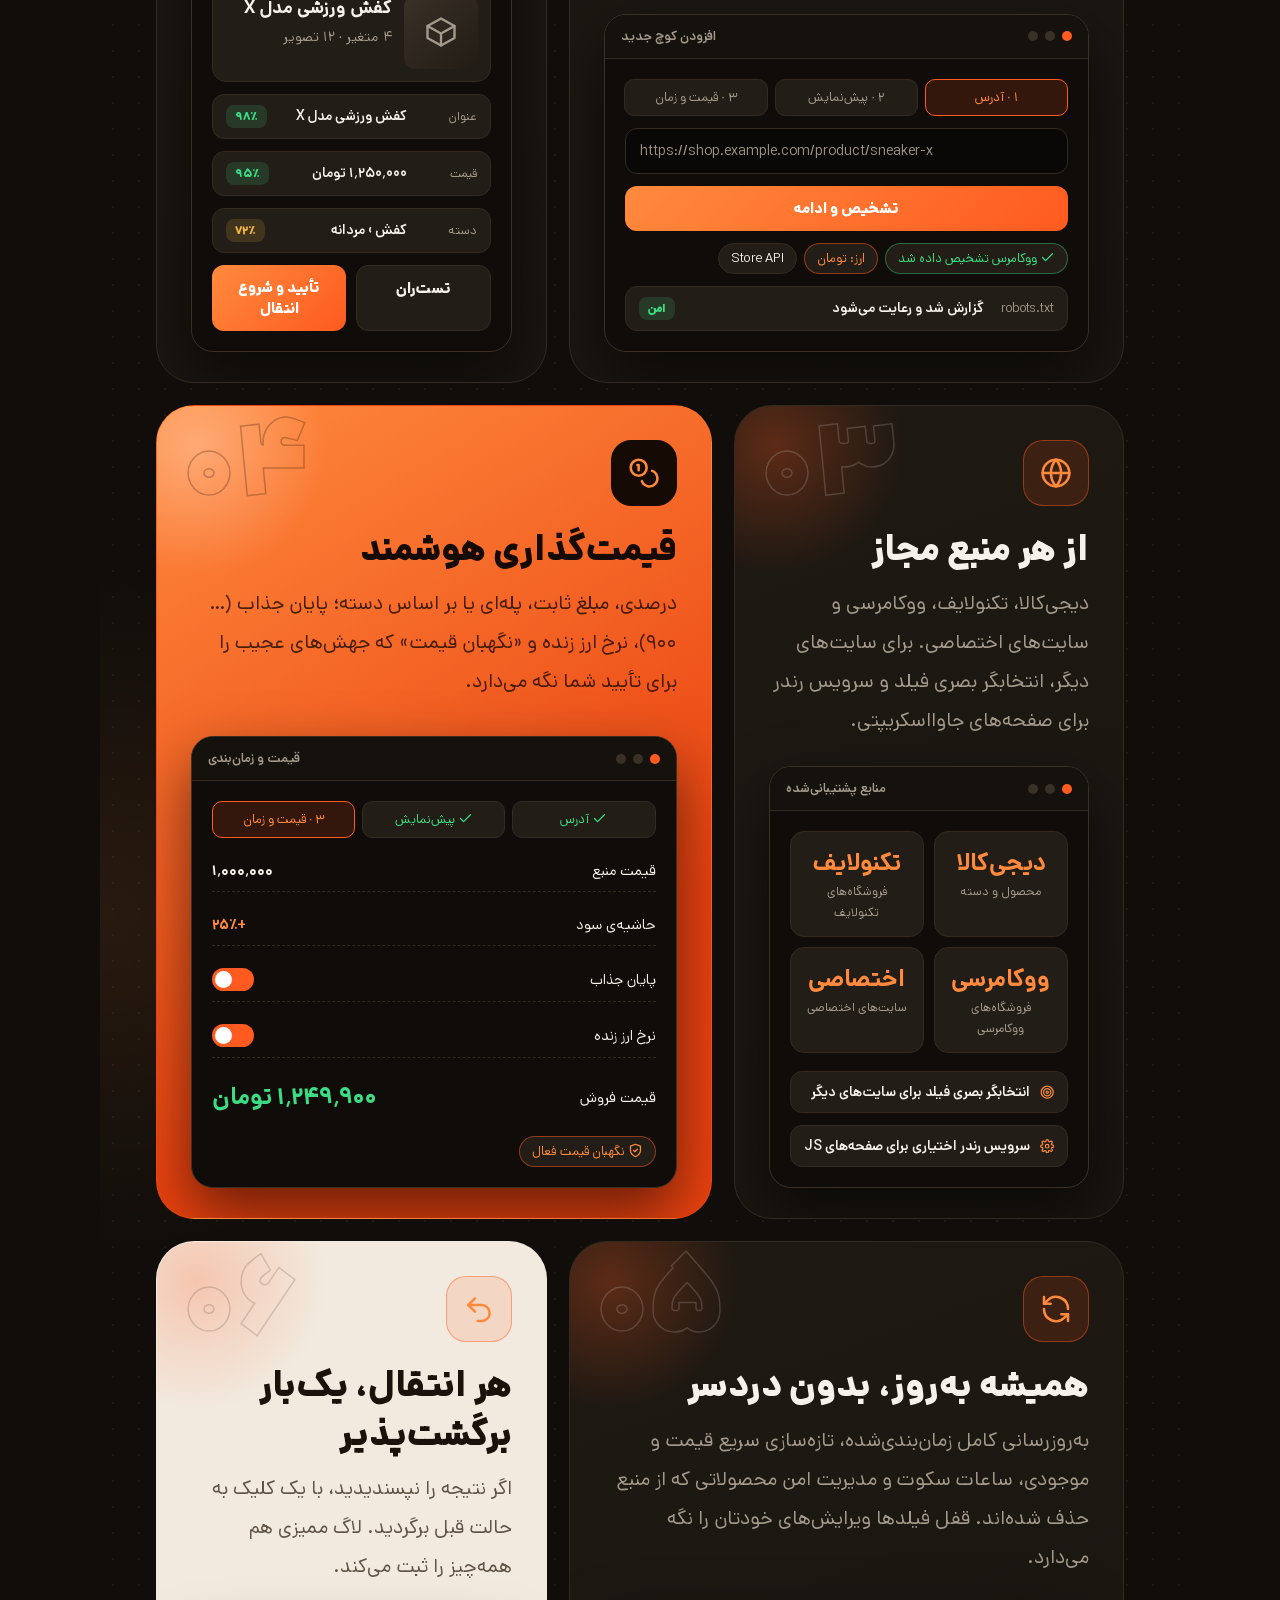
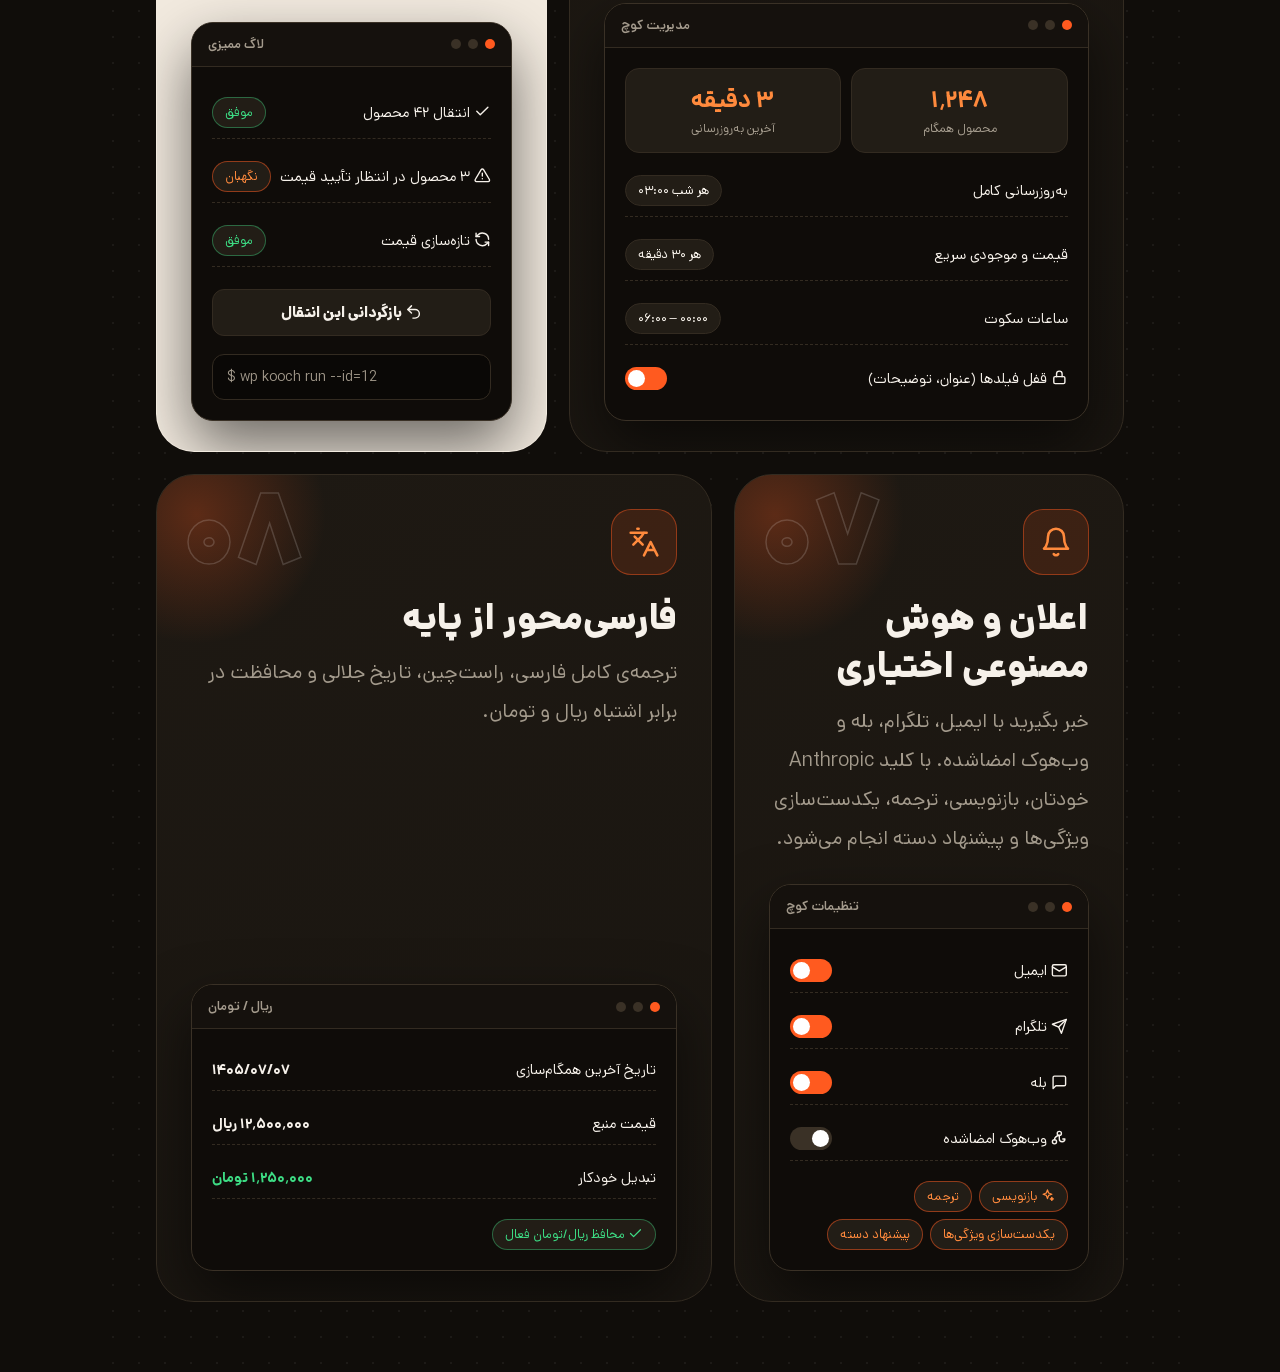
==== commit 93285603: "Redesign Kooch showcase: migration route hero and bento layout Co-Authored-By: Claude Sonnet 5.5 <no" ====
--- a/kooch-showcase/index.html
+++ b/kooch-showcase/index.html
@@ -6,160 +6,154 @@
 <title>کوچ | انتقال و همگام‌سازی محصولات ووکامرس</title>
 <style>
 @font-face{font-family:Dana;src:url(DanaVF.ttf);font-weight:100 1000}
-:root{--o:#ff5a1f;--o2:#ff8a3d;--bg:#0b0b0d;--card:#151518;--card2:#1c1c20;--line:#2a2a30;--tx:#f4f4f5;--mu:#9a9aa3;--ok:#2ecc71;--wn:#f5b942}
+:root{--o:#ff5a1f;--o2:#ff8a3d;--bg:#100d0a;--card:#191510;--card2:#221d16;--line:#332b21;--tx:#f6f1ea;--mu:#a39a8c;--ok:#3ddc84;--wn:#f5b942;--cream:#f2eadf}
 *{box-sizing:border-box;margin:0;padding:0}
 body{background:var(--bg);color:var(--tx);font-family:Dana,Tahoma,sans-serif;overflow-x:hidden}
-.poster{width:1080px;margin:0 auto;position:relative;background:
- repeating-linear-gradient(115deg,rgba(255,255,255,.025) 0 2px,transparent 2px 38px),
- radial-gradient(900px 500px at 50% 0,#2a1408 0,transparent 70%),var(--bg);padding-bottom:80px;overflow:hidden}
-@media(max-width:1080px){.poster{zoom:.36}}
+.poster{width:1080px;margin:0 auto;position:relative;overflow:hidden;padding-bottom:70px;background:
+ radial-gradient(700px 480px at 85% 0,rgba(255,90,31,.28),transparent 70%),
+ radial-gradient(600px 500px at 0 55%,rgba(255,138,61,.10),transparent 70%),
+ radial-gradient(rgba(255,255,255,.055) 1.2px,transparent 1.4px) 0 0/26px 26px,var(--bg)}
+@media(max-width:1079px){.poster{zoom:.36}}
+.i{width:1.15em;height:1.15em;vertical-align:-.22em;fill:none;stroke:currentColor;stroke-width:2;stroke-linecap:round;stroke-linejoin:round;flex:none}
 
 /* hero */
-.hero{text-align:center;padding:90px 40px 40px}
-.hero img.logo{height:84px;display:block;margin:0 auto 18px}
-.hero h1{font-size:112px;font-weight:900;line-height:1.1;margin-top:10px;letter-spacing:-2px}
-.hero h1 span{background:linear-gradient(135deg,var(--o2),var(--o));-webkit-background-clip:text;color:transparent}
-.badge{display:inline-block;background:var(--o);color:#fff;font-weight:800;font-size:26px;padding:6px 26px;border-radius:14px;transform:rotate(-6deg);box-shadow:0 10px 40px rgba(255,90,31,.5);margin-bottom:10px}
-.hero p{font-size:34px;color:#ddd;margin-top:16px;font-weight:600}
-.hero small{display:block;color:var(--mu);font-size:22px;margin-top:10px}
-
-/* feature row */
-.row{display:flex;align-items:center;gap:40px;padding:0 70px;margin-top:110px;position:relative;min-height:520px}
-.row.alt{flex-direction:row-reverse}
-.txt{flex:0 0 330px}
-.ico{width:96px;height:96px;border-radius:28px;background:linear-gradient(145deg,#2a2a2f,#131316);border:1px solid var(--line);display:grid;place-items:center;font-size:48px;margin-bottom:22px;box-shadow:0 0 50px rgba(255,90,31,.25)}
-.ico.o{background:linear-gradient(145deg,var(--o2),var(--o));border:0}
-.txt h2{font-size:40px;font-weight:800;line-height:1.35}
-.txt p{font-size:23px;color:var(--mu);line-height:1.9;margin-top:12px}
-.stage{flex:1;position:relative;height:520px}
-.shape{position:absolute;border-radius:60px;background:linear-gradient(135deg,var(--o2),#e8420f);box-shadow:0 0 120px rgba(255,90,31,.55)}
-.shape.a{width:330px;height:330px;top:20px;right:40px;transform:rotate(-16deg)}
-.shape.b{width:250px;height:330px;bottom:0;left:20px;transform:rotate(12deg);background:linear-gradient(135deg,#e8e8ea,#8a8a92);box-shadow:none;opacity:.9}
-.alt .shape.a{right:auto;left:40px;transform:rotate(16deg)}
-.alt .shape.b{left:auto;right:20px;transform:rotate(-12deg)}
-.dots{position:absolute;bottom:-70px;left:0;right:0;height:14px;opacity:.5;background:radial-gradient(circle,var(--o) 2px,transparent 3px) 0 0/22px 14px;-webkit-mask:linear-gradient(90deg,transparent,#000,transparent);mask:linear-gradient(90deg,transparent,#000,transparent)}
-
-/* window mock */
-.win{position:absolute;inset:40px 30px 30px;background:var(--card);border:1px solid #33333a;border-radius:26px;box-shadow:0 40px 90px rgba(0,0,0,.75);overflow:hidden;z-index:2;display:flex;flex-direction:column}
-.bar{display:flex;align-items:center;gap:8px;padding:14px 18px;background:#101012;border-bottom:1px solid var(--line);font-size:14px;color:var(--mu)}
-.bar i{width:11px;height:11px;border-radius:50%;background:#3a3a40}
-.bar i:first-child{background:var(--o)}
+.top{display:flex;align-items:center;gap:14px;padding:46px 60px 0;font-size:24px;font-weight:700;color:var(--mu)}
+.top img{height:46px}
+.top span{margin-inline-start:auto;border:1px solid var(--line);border-radius:99px;padding:6px 20px;font-size:20px;color:var(--o2)}
+.hero{padding:60px 60px 0;position:relative}
+.kicker{font-size:30px;font-weight:700;color:var(--o2);letter-spacing:.5px}
+.hero h1{font-size:250px;font-weight:950;line-height:.95;margin:6px 0 0 -6px;color:transparent;-webkit-text-stroke:3px var(--tx);position:relative;display:inline-block}
+.hero h1::after{content:"کوچ";position:absolute;inset:0;transform:translate(-14px,12px);color:var(--o);-webkit-text-stroke:0;z-index:-1;opacity:.95}
+.hero h2{font-size:46px;font-weight:800;line-height:1.5;margin-top:26px;max-width:720px}
+.hero h2 em{font-style:normal;color:var(--o2)}
+.hero p{font-size:24px;color:var(--mu);margin-top:14px}
+
+/* route */
+.route{margin:56px 60px 0;display:flex;align-items:center;gap:0;position:relative}
+.node{background:var(--card);border:1px solid var(--line);border-radius:26px;padding:20px 24px;min-width:230px;text-align:center;position:relative;z-index:2}
+.node small{display:block;color:var(--mu);font-size:16px;margin-bottom:4px}
+.node b{font-size:26px}
+.node.k{background:linear-gradient(140deg,var(--o2),var(--o));border:0;color:#fff;box-shadow:0 0 70px rgba(255,90,31,.55);padding:26px 34px;min-width:200px}
+.node.k small{color:rgba(255,255,255,.85)}
+.node.k b{font-size:44px;font-weight:900}
+.path{flex:1;height:0;border-top:3px dashed rgba(255,138,61,.7);position:relative;margin:0 -6px}
+.path::after{content:"";position:absolute;top:-11px;left:50%;width:18px;height:18px;border-radius:5px;background:var(--o2);transform:rotate(45deg);box-shadow:0 0 20px var(--o)}
+.path span{position:absolute;top:-46px;left:0;right:0;text-align:center;font-size:17px;color:var(--mu)}
+
+/* ribbon */
+.ribbon{margin:64px -40px 0;background:var(--o);color:#150b04;font-weight:900;font-size:30px;padding:16px 0;transform:rotate(-2.2deg);white-space:nowrap;text-align:center;letter-spacing:.3px;box-shadow:0 20px 70px rgba(255,90,31,.35)}
+.ribbon i{display:inline-block;width:12px;height:12px;background:#150b04;transform:rotate(45deg);margin:0 22px}
+
+/* bento */
+.grid{display:grid;grid-template-columns:repeat(12,1fr);gap:22px;padding:70px 56px 0}
+.card{grid-column:span 6;position:relative;background:linear-gradient(160deg,#1e1913,var(--card));border:1px solid var(--line);border-radius:38px;padding:34px 34px 30px;display:flex;flex-direction:column;overflow:hidden}
+.card::before{content:"";position:absolute;width:260px;height:260px;left:-90px;top:-90px;background:radial-gradient(circle,rgba(255,90,31,.28),transparent 70%)}
+.s7{grid-column:span 7}.s5{grid-column:span 5}
+.num{position:absolute;left:26px;top:14px;font-size:96px;font-weight:950;color:transparent;-webkit-text-stroke:1.5px rgba(255,255,255,.16);line-height:1;pointer-events:none}
+.ico{width:66px;height:66px;border-radius:20px;display:grid;place-items:center;background:rgba(255,90,31,.14);border:1px solid rgba(255,90,31,.45);color:var(--o2);margin-bottom:20px;position:relative}
+.ico .i{width:32px;height:32px;stroke-width:1.9}
+.card h2{font-size:36px;font-weight:850;line-height:1.35;position:relative}
+.card p{font-size:20px;color:var(--mu);line-height:1.95;margin-top:10px;position:relative;margin-bottom:26px}
+.card.hot{background:linear-gradient(150deg,var(--o2),#ea4210 70%);border-color:transparent}
+.card.hot::before{background:radial-gradient(circle,rgba(255,255,255,.3),transparent 70%)}
+.card.hot p{color:rgba(20,8,2,.78)}.card.hot h2{color:#150b04}
+.card.hot .ico{background:#150b04;border-color:#150b04;color:var(--o2)}
+.card.hot .num{-webkit-text-stroke-color:rgba(20,8,2,.25)}
+.card.cream{background:var(--cream);border-color:transparent}
+.card.cream::before{background:radial-gradient(circle,rgba(255,90,31,.25),transparent 70%)}
+.card.cream h2{color:#1a120b}.card.cream p{color:#5f5446}
+.card.cream .num{-webkit-text-stroke-color:rgba(26,18,11,.16)}
+
+/* panel mock */
+.panel{margin-top:auto;background:#0f0c09;border:1px solid #3a3126;border-radius:22px;overflow:hidden;box-shadow:0 26px 60px rgba(0,0,0,.55);position:relative}
+.bar{display:flex;align-items:center;gap:7px;padding:12px 16px;background:#15110d;border-bottom:1px solid var(--line);font-size:13px;color:var(--mu)}
+.bar i{width:10px;height:10px;border-radius:50%;background:#3a3126}.bar i:first-child{background:var(--o)}
 .bar b{margin-inline-start:auto;font-weight:600}
-.body{padding:24px;flex:1;display:flex;flex-direction:column;gap:14px;font-size:16px}
-.steps{display:flex;gap:8px;margin-bottom:6px}
-.steps div{flex:1;text-align:center;font-size:14px;padding:9px 0;border-radius:10px;background:var(--card2);color:var(--mu);border:1px solid var(--line)}
-.steps div.on{background:rgba(255,90,31,.15);color:var(--o2);border-color:var(--o)}
-.steps div.done{color:var(--ok)}
-.input{background:#0e0e10;border:1px solid var(--line);border-radius:12px;padding:14px 16px;color:var(--mu);font-size:15px;direction:ltr;text-align:left}
-.btn{background:linear-gradient(135deg,var(--o2),var(--o));color:#fff;font-weight:800;text-align:center;padding:13px;border-radius:12px;font-size:16px}
+.body{padding:20px;display:flex;flex-direction:column;gap:12px;font-size:15px;color:var(--tx)}
+.steps{display:flex;gap:7px}
+.steps div{flex:1;text-align:center;font-size:13px;padding:8px 0;border-radius:10px;background:var(--card2);color:var(--mu);border:1px solid var(--line)}
+.steps div.on{background:rgba(255,90,31,.15);color:var(--o2);border-color:var(--o)}.steps div.done{color:var(--ok)}
+.input{background:#0a0806;border:1px solid var(--line);border-radius:12px;padding:12px 14px;color:var(--mu);font-size:14px;direction:ltr;text-align:left}
+.btn{background:linear-gradient(135deg,var(--o2),var(--o));color:#fff;font-weight:800;text-align:center;padding:12px;border-radius:12px;font-size:15px}
 .btn.g{background:var(--card2);border:1px solid var(--line);color:var(--tx)}
-.chips{display:flex;flex-wrap:wrap;gap:8px}
-.chip{background:var(--card2);border:1px solid var(--line);border-radius:999px;padding:6px 14px;font-size:14px}
-.chip.ok{color:var(--ok);border-color:rgba(46,204,113,.4)}
-.chip.o{color:var(--o2);border-color:rgba(255,90,31,.5)}
-.fld{display:flex;align-items:center;gap:12px;background:var(--card2);border:1px solid var(--line);border-radius:12px;padding:11px 14px}
-.fld span.l{color:var(--mu);font-size:13px;width:64px}
-.fld span.v{flex:1;font-size:15px;font-weight:600}
+.chips{display:flex;flex-wrap:wrap;gap:7px}
+.chip{background:var(--card2);border:1px solid var(--line);border-radius:999px;padding:5px 12px;font-size:13px;color:var(--tx)}
+.chip.ok{color:var(--ok);border-color:rgba(61,220,132,.4)}.chip.o{color:var(--o2);border-color:rgba(255,90,31,.5)}
+.fld{display:flex;align-items:center;gap:10px;background:var(--card2);border:1px solid var(--line);border-radius:12px;padding:10px 13px}
+.fld span.l{color:var(--mu);font-size:12.5px;width:60px}.fld span.l .i{color:var(--o2)}
+.fld span.v{flex:1;font-size:14px;font-weight:600}
 .conf{font-size:12px;font-weight:800;padding:3px 9px;border-radius:8px}
-.conf.h{background:rgba(46,204,113,.15);color:var(--ok)}
-.conf.m{background:rgba(245,185,66,.15);color:var(--wn)}
-.prod{display:flex;gap:14px;background:var(--card2);border-radius:14px;padding:14px;border:1px solid var(--line)}
-.prod .im{width:86px;height:86px;border-radius:12px;background:linear-gradient(135deg,#3a3a42,#222);flex:none;display:grid;place-items:center;font-size:36px}
+.conf.h{background:rgba(61,220,132,.15);color:var(--ok)}.conf.m{background:rgba(245,185,66,.15);color:var(--wn)}
+.prod{display:flex;gap:12px;background:var(--card2);border-radius:14px;padding:12px;border:1px solid var(--line)}
+.prod .im{width:74px;height:74px;border-radius:12px;background:linear-gradient(135deg,#3a3128,#221c15);flex:none;display:grid;place-items:center}
+.prod .im .i{width:36px;height:36px;color:var(--mu);stroke-width:1.6}
 .grid2{display:grid;grid-template-columns:1fr 1fr;gap:10px}
 .tile{background:var(--card2);border:1px solid var(--line);border-radius:14px;padding:14px;text-align:center}
-.tile b{display:block;font-size:26px;color:var(--o2)}
-.tile span{font-size:13px;color:var(--mu)}
-.tgl{width:44px;height:24px;border-radius:99px;background:var(--o);position:relative;flex:none}
-.tgl::after{content:"";position:absolute;top:3px;left:3px;width:18px;height:18px;border-radius:50%;background:#fff}
-.tgl.off{background:#3a3a40}.tgl.off::after{left:23px}
-.line{display:flex;justify-content:space-between;align-items:center;padding:11px 0;border-bottom:1px dashed var(--line);font-size:15px}
+.tile b{display:block;font-size:24px;color:var(--o2)}.tile span{font-size:12.5px;color:var(--mu)}
+.tgl{width:42px;height:23px;border-radius:99px;background:var(--o);position:relative;flex:none}
+.tgl::after{content:"";position:absolute;top:3px;left:3px;width:17px;height:17px;border-radius:50%;background:#fff}
+.tgl.off{background:#3a3126}.tgl.off::after{left:22px}
+.line{display:flex;justify-content:space-between;align-items:center;padding:10px 0;border-bottom:1px dashed var(--line);font-size:14.5px}
 .ltr{direction:ltr;unicode-bidi:isolate}
-.sell{position:absolute;z-index:3;background:linear-gradient(135deg,var(--o2),var(--o));color:#fff;font-weight:900;padding:8px 22px;border-radius:16px;font-size:26px;transform:rotate(-8deg);box-shadow:0 10px 40px rgba(255,90,31,.5)}
-
-/* footer */
-.cta{text-align:center;margin-top:150px;padding:0 70px}
-.cta img{height:90px}
-.cta h3{font-size:54px;font-weight:900;margin-top:22px}
-.cta p{font-size:26px;color:var(--mu);margin-top:12px;line-height:1.9}
-.cta .btn{display:inline-block;margin-top:30px;padding:18px 60px;font-size:28px;border-radius:18px}
-.note{font-size:18px;color:#6c6c74;margin-top:30px}
-.i{width:1.15em;height:1.15em;vertical-align:-.22em;fill:none;stroke:currentColor;stroke-width:2;stroke-linecap:round;stroke-linejoin:round;flex:none}
-.ico .i{width:46px;height:46px;color:var(--o2);stroke-width:1.8}.ico.o .i{color:#fff}
-.im .i{width:40px;height:40px;color:var(--mu);stroke-width:1.6}
-.fld .l .i,.fld span.l .i{color:var(--o2)}
 </style>
 </head>
 <body>
 <svg width="0" height="0" style="position:absolute" aria-hidden="true"><symbol id="i-link" viewBox="0 0 24 24"><path d="M10 13a5 5 0 0 0 7.5.5l3-3a5 5 0 0 0-7-7l-1.7 1.7"/><path d="M14 11a5 5 0 0 0-7.5-.5l-3 3a5 5 0 0 0 7 7l1.7-1.7"/></symbol><symbol id="i-eye" viewBox="0 0 24 24"><path d="M2 12s3.6-7 10-7 10 7 10 7-3.6 7-10 7S2 12 2 12z"/><circle cx="12" cy="12" r="3"/></symbol><symbol id="i-box" viewBox="0 0 24 24"><path d="M21 8 12 3 3 8v8l9 5 9-5z"/><path d="M3 8l9 5 9-5M12 13v8"/></symbol><symbol id="i-globe" viewBox="0 0 24 24"><circle cx="12" cy="12" r="10"/><path d="M2 12h20M12 2a15 15 0 0 1 0 20M12 2a15 15 0 0 0 0 20"/></symbol><symbol id="i-target" viewBox="0 0 24 24"><circle cx="12" cy="12" r="10"/><circle cx="12" cy="12" r="6"/><circle cx="12" cy="12" r="2"/></symbol><symbol id="i-cog" viewBox="0 0 24 24"><circle cx="12" cy="12" r="3"/><path d="M19.4 15a1.7 1.7 0 0 0 .3 1.8l.1.1a2 2 0 1 1-2.8 2.8l-.1-.1a1.7 1.7 0 0 0-1.8-.3 1.7 1.7 0 0 0-1 1.5V21a2 2 0 1 1-4 0v-.1a1.7 1.7 0 0 0-1.1-1.5 1.7 1.7 0 0 0-1.8.3l-.1.1a2 2 0 1 1-2.8-2.8l.1-.1a1.7 1.7 0 0 0 .3-1.8 1.7 1.7 0 0 0-1.5-1H3a2 2 0 1 1 0-4h.1a1.7 1.7 0 0 0 1.5-1.1 1.7 1.7 0 0 0-.3-1.8l-.1-.1a2 2 0 1 1 2.8-2.8l.1.1a1.7 1.7 0 0 0 1.8.3H9a1.7 1.7 0 0 0 1-1.5V3a2 2 0 1 1 4 0v.1a1.7 1.7 0 0 0 1 1.5 1.7 1.7 0 0 0 1.8-.3l.1-.1a2 2 0 1 1 2.8 2.8l-.1.1a1.7 1.7 0 0 0-.3 1.8V9a1.7 1.7 0 0 0 1.5 1H21a2 2 0 1 1 0 4h-.1a1.7 1.7 0 0 0-1.5 1z"/></symbol><symbol id="i-coins" viewBox="0 0 24 24"><circle cx="8" cy="8" r="6"/><path d="M18.1 10.4A6 6 0 1 1 10.4 18.1M7 6h1v4"/></symbol><symbol id="i-shield" viewBox="0 0 24 24"><path d="M12 22s8-4 8-10V5l-8-3-8 3v7c0 6 8 10 8 10z"/><path d="m9 12 2 2 4-4"/></symbol><symbol id="i-refresh" viewBox="0 0 24 24"><path d="M21 12a9 9 0 0 0-15.5-6.3L3 8"/><path d="M3 3v5h5"/><path d="M3 12a9 9 0 0 0 15.5 6.3L21 16"/><path d="M16 16h5v5"/></symbol><symbol id="i-lock" viewBox="0 0 24 24"><rect x="4" y="11" width="16" height="10" rx="2"/><path d="M8 11V7a4 4 0 0 1 8 0v4"/></symbol><symbol id="i-undo" viewBox="0 0 24 24"><path d="M9 14 4 9l5-5"/><path d="M4 9h10a6 6 0 0 1 0 12h-3"/></symbol><symbol id="i-alert" viewBox="0 0 24 24"><path d="M10.3 3.9 1.8 18a2 2 0 0 0 1.7 3h17a2 2 0 0 0 1.7-3L13.7 3.9a2 2 0 0 0-3.4 0z"/><path d="M12 9v4M12 17h.01"/></symbol><symbol id="i-bell" viewBox="0 0 24 24"><path d="M18 8a6 6 0 0 0-12 0c0 7-3 9-3 9h18s-3-2-3-9"/><path d="M13.7 21a2 2 0 0 1-3.4 0"/></symbol><symbol id="i-mail" viewBox="0 0 24 24"><rect x="2" y="4" width="20" height="16" rx="2"/><path d="m22 7-10 6L2 7"/></symbol><symbol id="i-send" viewBox="0 0 24 24"><path d="m22 2-7 20-4-9-9-4z"/><path d="M22 2 11 13"/></symbol><symbol id="i-chat" viewBox="0 0 24 24"><path d="M21 15a2 2 0 0 1-2 2H7l-4 4V5a2 2 0 0 1 2-2h14a2 2 0 0 1 2 2z"/></symbol><symbol id="i-hook" viewBox="0 0 24 24"><circle cx="12" cy="5" r="3"/><path d="M12 8v5a4 4 0 0 0 8 0M20 13h-3"/><circle cx="5" cy="17" r="3"/><path d="M5 14c0-3 3-6 7-6"/></symbol><symbol id="i-spark" viewBox="0 0 24 24"><path d="M12 3l1.9 5.1L19 10l-5.1 1.9L12 17l-1.9-5.1L5 10l5.1-1.9z"/><path d="M19 15l.7 1.8L21.5 17.5l-1.8.7L19 20l-.7-1.8-1.8-.7 1.8-.7z"/></symbol><symbol id="i-check" viewBox="0 0 24 24"><path d="M20 6 9 17l-5-5"/></symbol><symbol id="i-lang" viewBox="0 0 24 24"><path d="m5 8 6 6M4 14l6-6 2-3M2 5h12M7 2h1M22 22l-5-10-5 10M14 18h6"/></symbol></svg>
 <div class="poster">
 
+<div class="top"><img src="kooch-icon.png" alt=""><div>کوچ</div><span>افزونه ووکامرس</span></div>
+
 <header class="hero">
-  <img class="logo" src="kooch-icon.png" alt="کوچ">
-  <div><span class="badge">افزونه ووکامرس</span></div>
-  <h1><span>کوچ</span></h1>
-  <p>محصول را ببین، تأیید کن، منتقل شد</p>
-  <small>انتقال و همگام‌سازی محصول، قیمت و موجودی — فارسی‌محور و برگشت‌پذیر</small>
+  <div class="kicker">محصول مربع استودیو</div>
+  <h1>کوچ</h1>
+  <h2>محصول را <em>ببین</em>، تأیید کن؛<br>بقیه‌اش را کوچ <em>منتقل می‌کند</em></h2>
+  <p>انتقال و همگام‌سازی محصول، قیمت و موجودی — فارسی‌محور و برگشت‌پذیر</p>
 </header>
 
-<!-- 1 wizard -->
-<section class="row">
-  <div class="txt">
-    <div class="ico o"><svg class="i"><use href="#i-link"/></svg></div>
-    <h2>فقط آدرس را بچسبانید</h2>
-    <p>آدرس محصول یا دسته را وارد کنید؛ کوچ پلتفرم و ارز را خودکار تشخیص می‌دهد و ویزارد سه‌مرحله‌ای شما را تا انتقال همراهی می‌کند.</p>
-  </div>
-  <div class="stage">
-    <div class="shape a"></div><div class="shape b"></div>
-    <div class="win">
-      <div class="bar"><i></i><i></i><i></i><b>افزودن کوچ جدید</b></div>
-      <div class="body">
+<div class="route">
+  <div class="node"><small>مبدأ</small><b>فروشگاه منبع</b></div>
+  <div class="path"><span>پیش‌نمایش و تأیید</span></div>
+  <div class="node k"><small>انتقال</small><b>کوچ</b></div>
+  <div class="path"><span>قیمت و موجودی زنده</span></div>
+  <div class="node"><small>مقصد</small><b>فروشگاه شما</b></div>
+</div>
+
+<div class="ribbon">برگشت‌پذیر<i></i>فارسی‌محور<i></i>پیش‌نمایش قبل از انتقال<i></i>همگام‌سازی خودکار<i></i>برگشت‌پذیر</div>
+
+<main class="grid">
+<article class="card s7 ">
+  <div class="num">۰۱</div>
+  <div class="ico"><svg class="i"><use href="#i-link"/></svg></div>
+  <h2>فقط آدرس را بچسبانید</h2>
+  <p>آدرس محصول یا دسته را وارد کنید؛ کوچ پلتفرم و ارز را خودکار تشخیص می‌دهد و ویزارد سه‌مرحله‌ای شما را تا انتقال همراهی می‌کند.</p>
+  <div class="panel"><div class="bar"><i></i><i></i><i></i><b>افزودن کوچ جدید</b></div><div class="body">
         <div class="steps"><div class="on">۱ · آدرس</div><div>۲ · پیش‌نمایش</div><div>۳ · قیمت و زمان</div></div>
         <div class="input">https://shop.example.com/product/sneaker-x</div>
         <div class="btn">تشخیص و ادامه</div>
         <div class="chips"><span class="chip ok"><svg class="i"><use href="#i-check"/></svg> ووکامرس تشخیص داده شد</span><span class="chip o">ارز: تومان</span><span class="chip">Store API</span></div>
         <div class="fld"><span class="l">robots.txt</span><span class="v">گزارش شد و رعایت می‌شود</span><span class="conf h">امن</span></div>
-      </div>
-    </div>
-  </div>
-  <div class="dots"></div>
-</section>
-
-<!-- 2 preview -->
-<section class="row alt">
-  <div class="txt">
-    <div class="ico"><svg class="i"><use href="#i-eye"/></svg></div>
-    <h2>اول پیش‌نمایش، بعد انتقال</h2>
-    <p>محصول دقیقاً همان‌طور که ذخیره می‌شود نمایش داده می‌شود، با درجه‌ی اطمینان برای هر فیلد. «تست‌ران» بدون نوشتن چیزی تغییرات را نشان می‌دهد.</p>
-  </div>
-  <div class="stage">
-    <div class="shape a"></div><div class="shape b"></div>
-    <div class="win">
-      <div class="bar"><i></i><i></i><i></i><b>پیش‌نمایش نهایی</b></div>
-      <div class="body">
+      </div></div>
+</article>
+<article class="card s5 ">
+  <div class="num">۰۲</div>
+  <div class="ico"><svg class="i"><use href="#i-eye"/></svg></div>
+  <h2>اول پیش‌نمایش، بعد انتقال</h2>
+  <p>محصول دقیقاً همان‌طور که ذخیره می‌شود نمایش داده می‌شود، با درجه‌ی اطمینان برای هر فیلد. «تست‌ران» بدون نوشتن چیزی تغییرات را نشان می‌دهد.</p>
+  <div class="panel"><div class="bar"><i></i><i></i><i></i><b>پیش‌نمایش نهایی</b></div><div class="body">
         <div class="steps"><div class="done"><svg class="i"><use href="#i-check"/></svg> آدرس</div><div class="on">۲ · پیش‌نمایش</div><div>۳ · قیمت و زمان</div></div>
         <div class="prod"><div class="im"><svg class="i"><use href="#i-box"/></svg></div><div style="flex:1"><b style="font-size:18px">کفش ورزشی مدل X</b><div style="color:var(--mu);font-size:14px;margin-top:6px">۴ متغیر · ۱۲ تصویر</div></div></div>
         <div class="fld"><span class="l">عنوان</span><span class="v">کفش ورزشی مدل X</span><span class="conf h">۹۸٪</span></div>
         <div class="fld"><span class="l">قیمت</span><span class="v">۱٬۲۵۰٬۰۰۰ تومان</span><span class="conf h">۹۵٪</span></div>
         <div class="fld"><span class="l">دسته</span><span class="v">کفش › مردانه</span><span class="conf m">۷۲٪</span></div>
         <div class="grid2"><div class="btn g">تست‌ران</div><div class="btn">تأیید و شروع انتقال</div></div>
-      </div>
-    </div>
-  </div>
-  <div class="dots"></div>
-</section>
-
-<!-- 3 sources -->
-<section class="row">
-  <div class="txt">
-    <div class="ico o"><svg class="i"><use href="#i-globe"/></svg></div>
-    <h2>از هر منبع مجاز</h2>
-    <p>دیجی‌کالا، تکنولایف، ووکامرسی و سایت‌های اختصاصی. برای سایت‌های دیگر، انتخابگر بصری فیلد و سرویس رندر برای صفحه‌های جاوااسکریپتی.</p>
-  </div>
-  <div class="stage">
-    <div class="shape a"></div><div class="shape b"></div>
-    <div class="win">
-      <div class="bar"><i></i><i></i><i></i><b>منابع پشتیبانی‌شده</b></div>
-      <div class="body">
+      </div></div>
+</article>
+<article class="card s5 ">
+  <div class="num">۰۳</div>
+  <div class="ico"><svg class="i"><use href="#i-globe"/></svg></div>
+  <h2>از هر منبع مجاز</h2>
+  <p>دیجی‌کالا، تکنولایف، ووکامرسی و سایت‌های اختصاصی. برای سایت‌های دیگر، انتخابگر بصری فیلد و سرویس رندر برای صفحه‌های جاوااسکریپتی.</p>
+  <div class="panel"><div class="bar"><i></i><i></i><i></i><b>منابع پشتیبانی‌شده</b></div><div class="body">
         <div class="grid2">
           <div class="tile"><b>دیجی‌کالا</b><span>محصول و دسته</span></div>
           <div class="tile"><b>تکنولایف</b><span>فروشگاه‌های تکنولایف</span></div>
@@ -168,24 +162,14 @@
         </div>
         <div class="fld" style="margin-top:6px"><span class="l" style="width:auto"><svg class="i"><use href="#i-target"/></svg></span><span class="v">انتخابگر بصری فیلد برای سایت‌های دیگر</span></div>
         <div class="fld"><span class="l" style="width:auto"><svg class="i"><use href="#i-cog"/></svg></span><span class="v">سرویس رندر اختیاری برای صفحه‌های JS</span></div>
-      </div>
-    </div>
-  </div>
-  <div class="dots"></div>
-</section>
-
-<!-- 4 pricing -->
-<section class="row alt">
-  <div class="txt">
-    <div class="ico"><svg class="i"><use href="#i-coins"/></svg></div>
-    <h2>قیمت‌گذاری هوشمند</h2>
-    <p>درصدی، مبلغ ثابت، پله‌ای یا بر اساس دسته؛ پایان جذاب (…۹۰۰)، نرخ ارز زنده و «نگهبان قیمت» که جهش‌های عجیب را برای تأیید شما نگه می‌دارد.</p>
-  </div>
-  <div class="stage">
-    <div class="shape a"></div><div class="shape b"></div>
-    <div class="win">
-      <div class="bar"><i></i><i></i><i></i><b>قیمت و زمان‌بندی</b></div>
-      <div class="body">
+      </div></div>
+</article>
+<article class="card s7 hot">
+  <div class="num">۰۴</div>
+  <div class="ico"><svg class="i"><use href="#i-coins"/></svg></div>
+  <h2>قیمت‌گذاری هوشمند</h2>
+  <p>درصدی، مبلغ ثابت، پله‌ای یا بر اساس دسته؛ پایان جذاب (…۹۰۰)، نرخ ارز زنده و «نگهبان قیمت» که جهش‌های عجیب را برای تأیید شما نگه می‌دارد.</p>
+  <div class="panel"><div class="bar"><i></i><i></i><i></i><b>قیمت و زمان‌بندی</b></div><div class="body">
         <div class="steps"><div class="done"><svg class="i"><use href="#i-check"/></svg> آدرس</div><div class="done"><svg class="i"><use href="#i-check"/></svg> پیش‌نمایش</div><div class="on">۳ · قیمت و زمان</div></div>
         <div class="line"><span>قیمت منبع</span><b>۱٬۰۰۰٬۰۰۰</b></div>
         <div class="line"><span>حاشیه‌ی سود</span><b style="color:var(--o2)">+۲۵٪</b></div>
@@ -193,103 +177,60 @@
         <div class="line"><span>نرخ ارز زنده</span><span class="tgl"></span></div>
         <div class="line" style="border:0"><span>قیمت فروش</span><b style="font-size:24px;color:var(--ok)">۱٬۲۴۹٬۹۰۰ تومان</b></div>
         <div class="chip o" style="align-self:flex-start"><svg class="i"><use href="#i-shield"/></svg> نگهبان قیمت فعال</div>
-      </div>
-    </div>
-  </div>
-  <div class="dots"></div>
-</section>
-
-<!-- 5 sync -->
-<section class="row">
-  <div class="txt">
-    <div class="ico o"><svg class="i"><use href="#i-refresh"/></svg></div>
-    <h2>همیشه به‌روز، بدون دردسر</h2>
-    <p>به‌روزرسانی کامل زمان‌بندی‌شده، تازه‌سازی سریع قیمت و موجودی، ساعات سکوت و مدیریت امن محصولاتی که از منبع حذف شده‌اند. قفل فیلدها ویرایش‌های خودتان را نگه می‌دارد.</p>
-  </div>
-  <div class="stage">
-    <div class="shape a"></div><div class="shape b"></div>
-    <div class="win">
-      <div class="bar"><i></i><i></i><i></i><b>مدیریت کوچ</b></div>
-      <div class="body">
+      </div></div>
+</article>
+<article class="card s7 ">
+  <div class="num">۰۵</div>
+  <div class="ico"><svg class="i"><use href="#i-refresh"/></svg></div>
+  <h2>همیشه به‌روز، بدون دردسر</h2>
+  <p>به‌روزرسانی کامل زمان‌بندی‌شده، تازه‌سازی سریع قیمت و موجودی، ساعات سکوت و مدیریت امن محصولاتی که از منبع حذف شده‌اند. قفل فیلدها ویرایش‌های خودتان را نگه می‌دارد.</p>
+  <div class="panel"><div class="bar"><i></i><i></i><i></i><b>مدیریت کوچ</b></div><div class="body">
         <div class="grid2"><div class="tile"><b>۱٬۲۴۸</b><span>محصول همگام</span></div><div class="tile"><b>۳ دقیقه</b><span>آخرین به‌روزرسانی</span></div></div>
         <div class="line"><span>به‌روزرسانی کامل</span><span class="chip">هر شب ۰۳:۰۰</span></div>
         <div class="line"><span>قیمت و موجودی سریع</span><span class="chip">هر ۳۰ دقیقه</span></div>
         <div class="line"><span>ساعات سکوت</span><span class="chip">۰۰:۰۰ – ۰۶:۰۰</span></div>
         <div class="line" style="border:0"><span><svg class="i"><use href="#i-lock"/></svg> قفل فیلدها (عنوان، توضیحات)</span><span class="tgl"></span></div>
-      </div>
-    </div>
-  </div>
-  <div class="dots"></div>
-</section>
-
-<!-- 6 rollback -->
-<section class="row alt">
-  <div class="txt">
-    <div class="ico"><svg class="i"><use href="#i-undo"/></svg></div>
-    <h2>هر انتقال، یک‌بار برگشت‌پذیر</h2>
-    <p>اگر نتیجه را نپسندیدید، با یک کلیک به حالت قبل برگردید. لاگ ممیزی هم همه‌چیز را ثبت می‌کند.</p>
-  </div>
-  <div class="stage">
-    <div class="shape a"></div><div class="shape b"></div>
-    <div class="win">
-      <div class="bar"><i></i><i></i><i></i><b>لاگ ممیزی</b></div>
-      <div class="body">
+      </div></div>
+</article>
+<article class="card s5 cream">
+  <div class="num">۰۶</div>
+  <div class="ico"><svg class="i"><use href="#i-undo"/></svg></div>
+  <h2>هر انتقال، یک‌بار برگشت‌پذیر</h2>
+  <p>اگر نتیجه را نپسندیدید، با یک کلیک به حالت قبل برگردید. لاگ ممیزی هم همه‌چیز را ثبت می‌کند.</p>
+  <div class="panel"><div class="bar"><i></i><i></i><i></i><b>لاگ ممیزی</b></div><div class="body">
         <div class="line"><span><svg class="i"><use href="#i-check"/></svg> انتقال ۴۲ محصول</span><span class="chip ok">موفق</span></div>
         <div class="line"><span><svg class="i"><use href="#i-alert"/></svg> ۳ محصول در انتظار تأیید قیمت</span><span class="chip o">نگهبان</span></div>
         <div class="line"><span><svg class="i"><use href="#i-refresh"/></svg> تازه‌سازی قیمت</span><span class="chip ok">موفق</span></div>
         <div class="btn g" style="margin-top:10px"><svg class="i"><use href="#i-undo"/></svg> بازگردانی این انتقال</div>
         <div class="input" style="margin-top:6px">$ wp kooch run --id=12</div>
-      </div>
-    </div>
-  </div>
-  <div class="dots"></div>
-</section>
-
-<!-- 7 notify + ai -->
-<section class="row">
-  <div class="txt">
-    <div class="ico o"><svg class="i"><use href="#i-bell"/></svg></div>
-    <h2>اعلان و هوش مصنوعی اختیاری</h2>
-    <p>خبر بگیرید با ایمیل، تلگرام، بله و وب‌هوک امضاشده. با کلید Anthropic خودتان، بازنویسی، ترجمه، یکدست‌سازی ویژگی‌ها و پیشنهاد دسته انجام می‌شود.</p>
-  </div>
-  <div class="stage">
-    <div class="shape a"></div><div class="shape b"></div>
-    <div class="win">
-      <div class="bar"><i></i><i></i><i></i><b>تنظیمات کوچ</b></div>
-      <div class="body">
+      </div></div>
+</article>
+<article class="card s5 ">
+  <div class="num">۰۷</div>
+  <div class="ico"><svg class="i"><use href="#i-bell"/></svg></div>
+  <h2>اعلان و هوش مصنوعی اختیاری</h2>
+  <p>خبر بگیرید با ایمیل، تلگرام، بله و وب‌هوک امضاشده. با کلید Anthropic خودتان، بازنویسی، ترجمه، یکدست‌سازی ویژگی‌ها و پیشنهاد دسته انجام می‌شود.</p>
+  <div class="panel"><div class="bar"><i></i><i></i><i></i><b>تنظیمات کوچ</b></div><div class="body">
         <div class="line"><span><svg class="i"><use href="#i-mail"/></svg> ایمیل</span><span class="tgl"></span></div>
         <div class="line"><span><svg class="i"><use href="#i-send"/></svg> تلگرام</span><span class="tgl"></span></div>
         <div class="line"><span><svg class="i"><use href="#i-chat"/></svg> بله</span><span class="tgl"></span></div>
         <div class="line"><span><svg class="i"><use href="#i-hook"/></svg> وب‌هوک امضاشده</span><span class="tgl off"></span></div>
         <div class="chips" style="margin-top:8px"><span class="chip o"><svg class="i"><use href="#i-spark"/></svg> بازنویسی</span><span class="chip o">ترجمه</span><span class="chip o">یکدست‌سازی ویژگی‌ها</span><span class="chip o">پیشنهاد دسته</span></div>
-      </div>
-    </div>
-  </div>
-  <div class="dots"></div>
-</section>
-
-<!-- 8 persian -->
-<section class="row alt">
-  <div class="txt">
-    <div class="ico"><svg class="i"><use href="#i-lang"/></svg></div>
-    <h2>فارسی‌محور از پایه</h2>
-    <p>ترجمه‌ی کامل فارسی، راست‌چین، تاریخ جلالی و محافظت در برابر اشتباه ریال و تومان.</p>
-  </div>
-  <div class="stage">
-    <div class="shape a"></div><div class="shape b"></div>
-    <div class="sell" style="top:0;left:30px">RTL</div>
-    <div class="win">
-      <div class="bar"><i></i><i></i><i></i><b>ریال / تومان</b></div>
-      <div class="body">
+      </div></div>
+</article>
+<article class="card s7 ">
+  <div class="num">۰۸</div>
+  <div class="ico"><svg class="i"><use href="#i-lang"/></svg></div>
+  <h2>فارسی‌محور از پایه</h2>
+  <p>ترجمه‌ی کامل فارسی، راست‌چین، تاریخ جلالی و محافظت در برابر اشتباه ریال و تومان.</p>
+  <div class="panel"><div class="bar"><i></i><i></i><i></i><b>ریال / تومان</b></div><div class="body">
         <div class="line"><span>تاریخ آخرین همگام‌سازی</span><b>۱۴۰۵/۰۷/۰۷</b></div>
         <div class="line"><span>قیمت منبع</span><b>۱۲٬۵۰۰٬۰۰۰ ریال</b></div>
         <div class="line"><span>تبدیل خودکار</span><b style="color:var(--ok)">۱٬۲۵۰٬۰۰۰ تومان</b></div>
         <div class="chip ok" style="align-self:flex-start;margin-top:8px"><svg class="i"><use href="#i-check"/></svg> محافظ ریال/تومان فعال</div>
-      </div>
-    </div>
-  </div>
-</section>
-
+      </div></div>
+</article>
+</main>
 
 </div>
 </body>
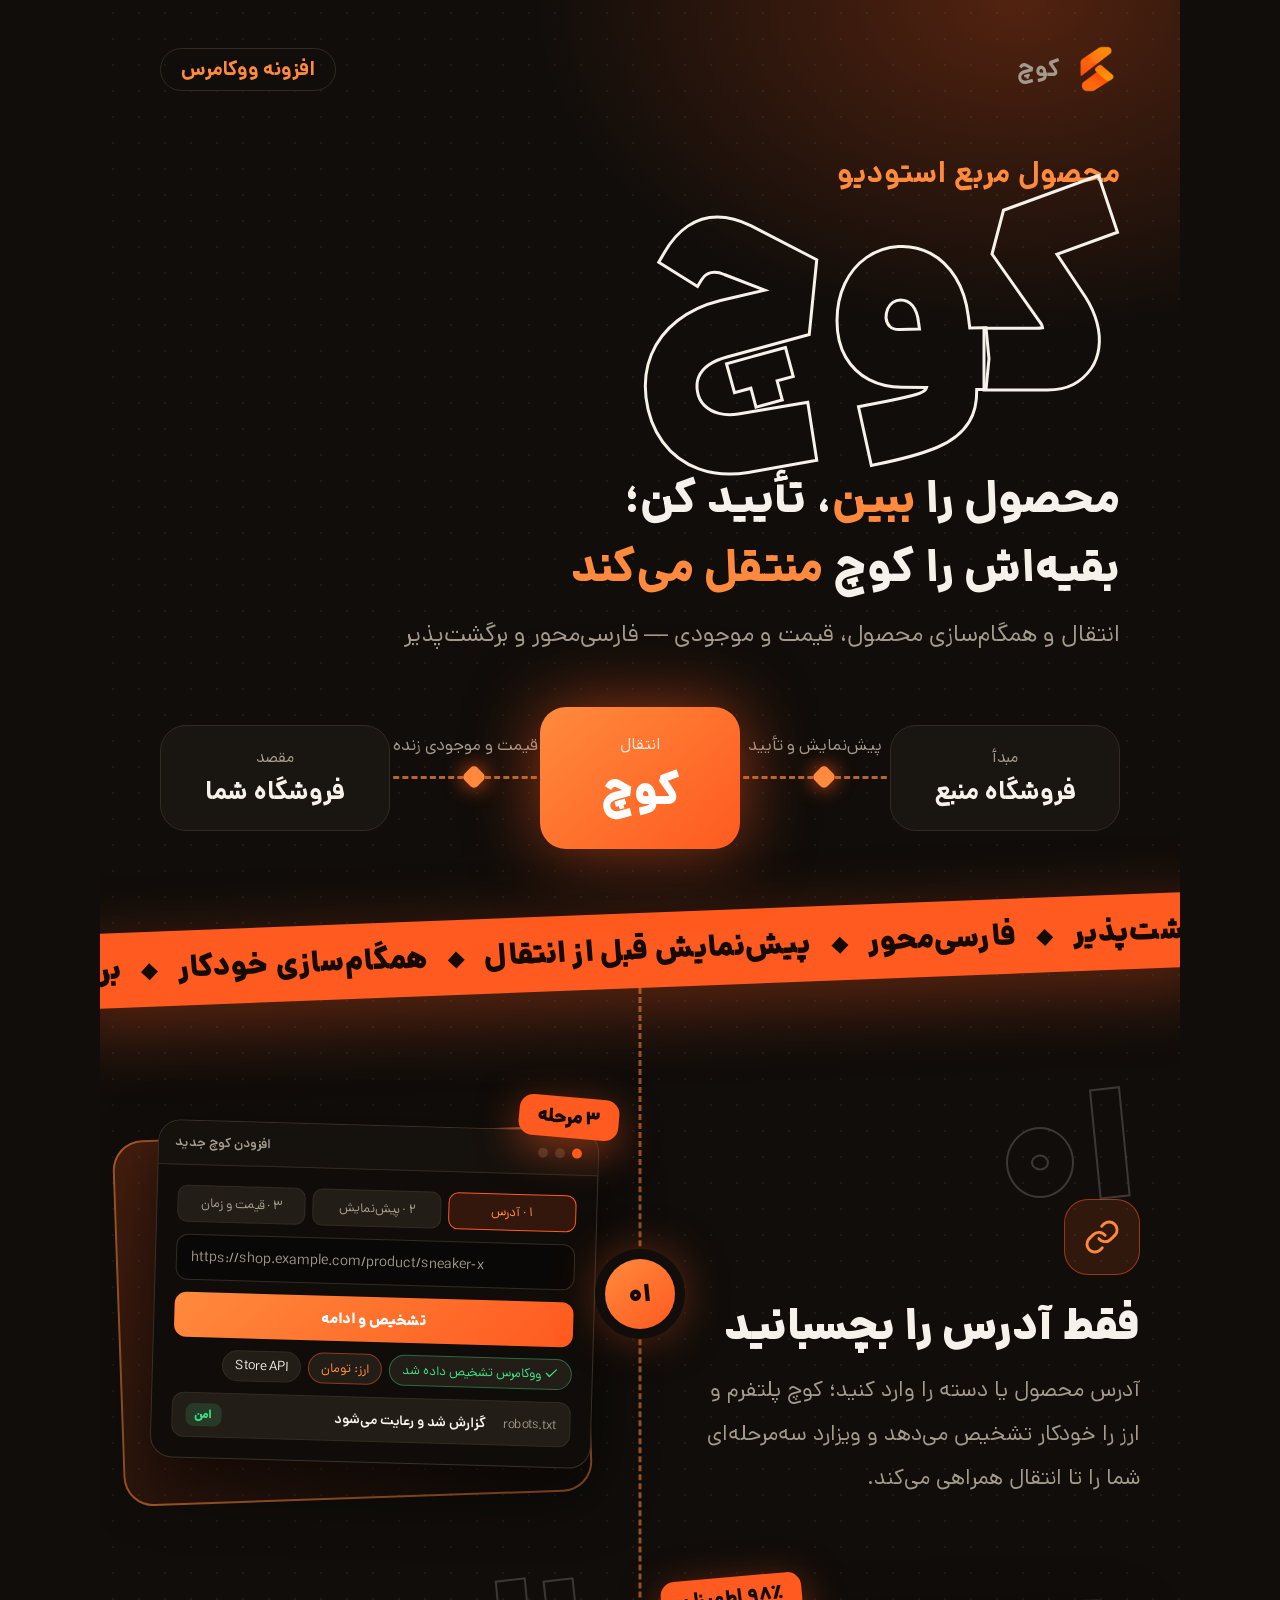
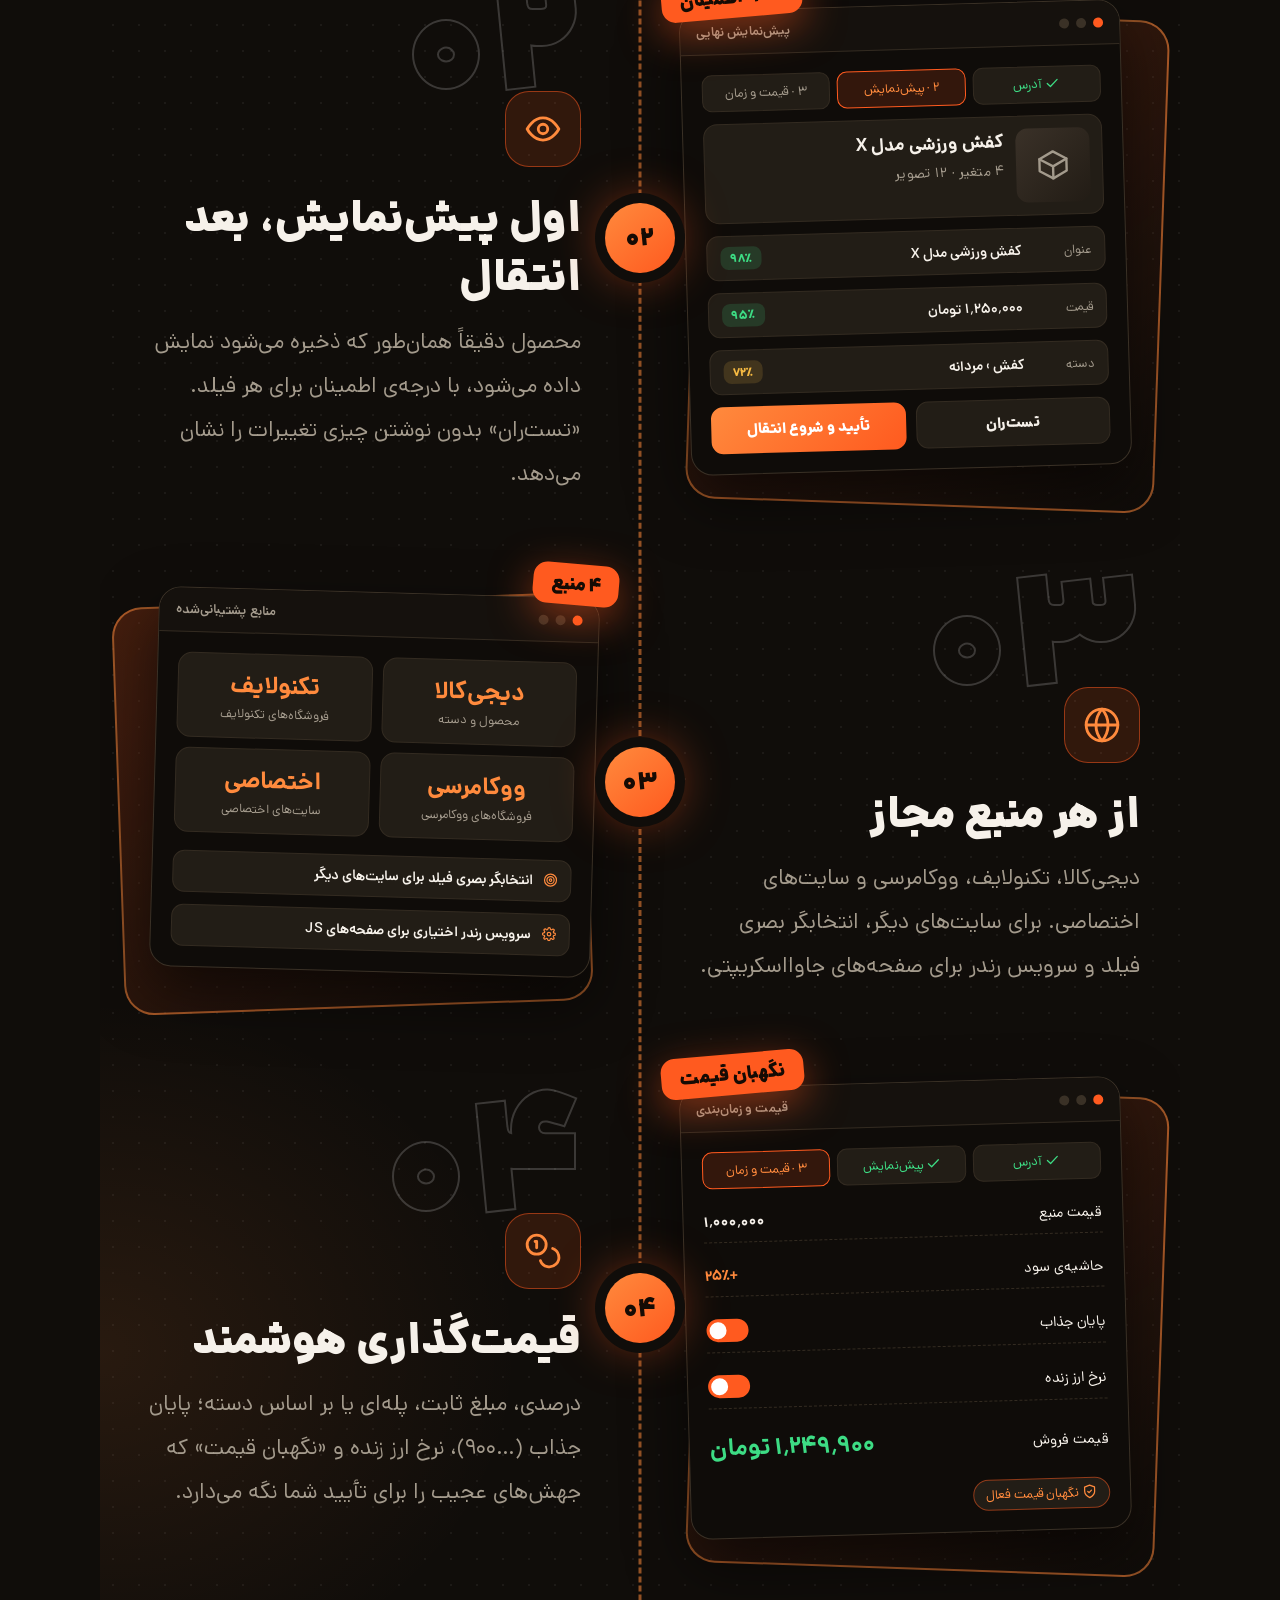
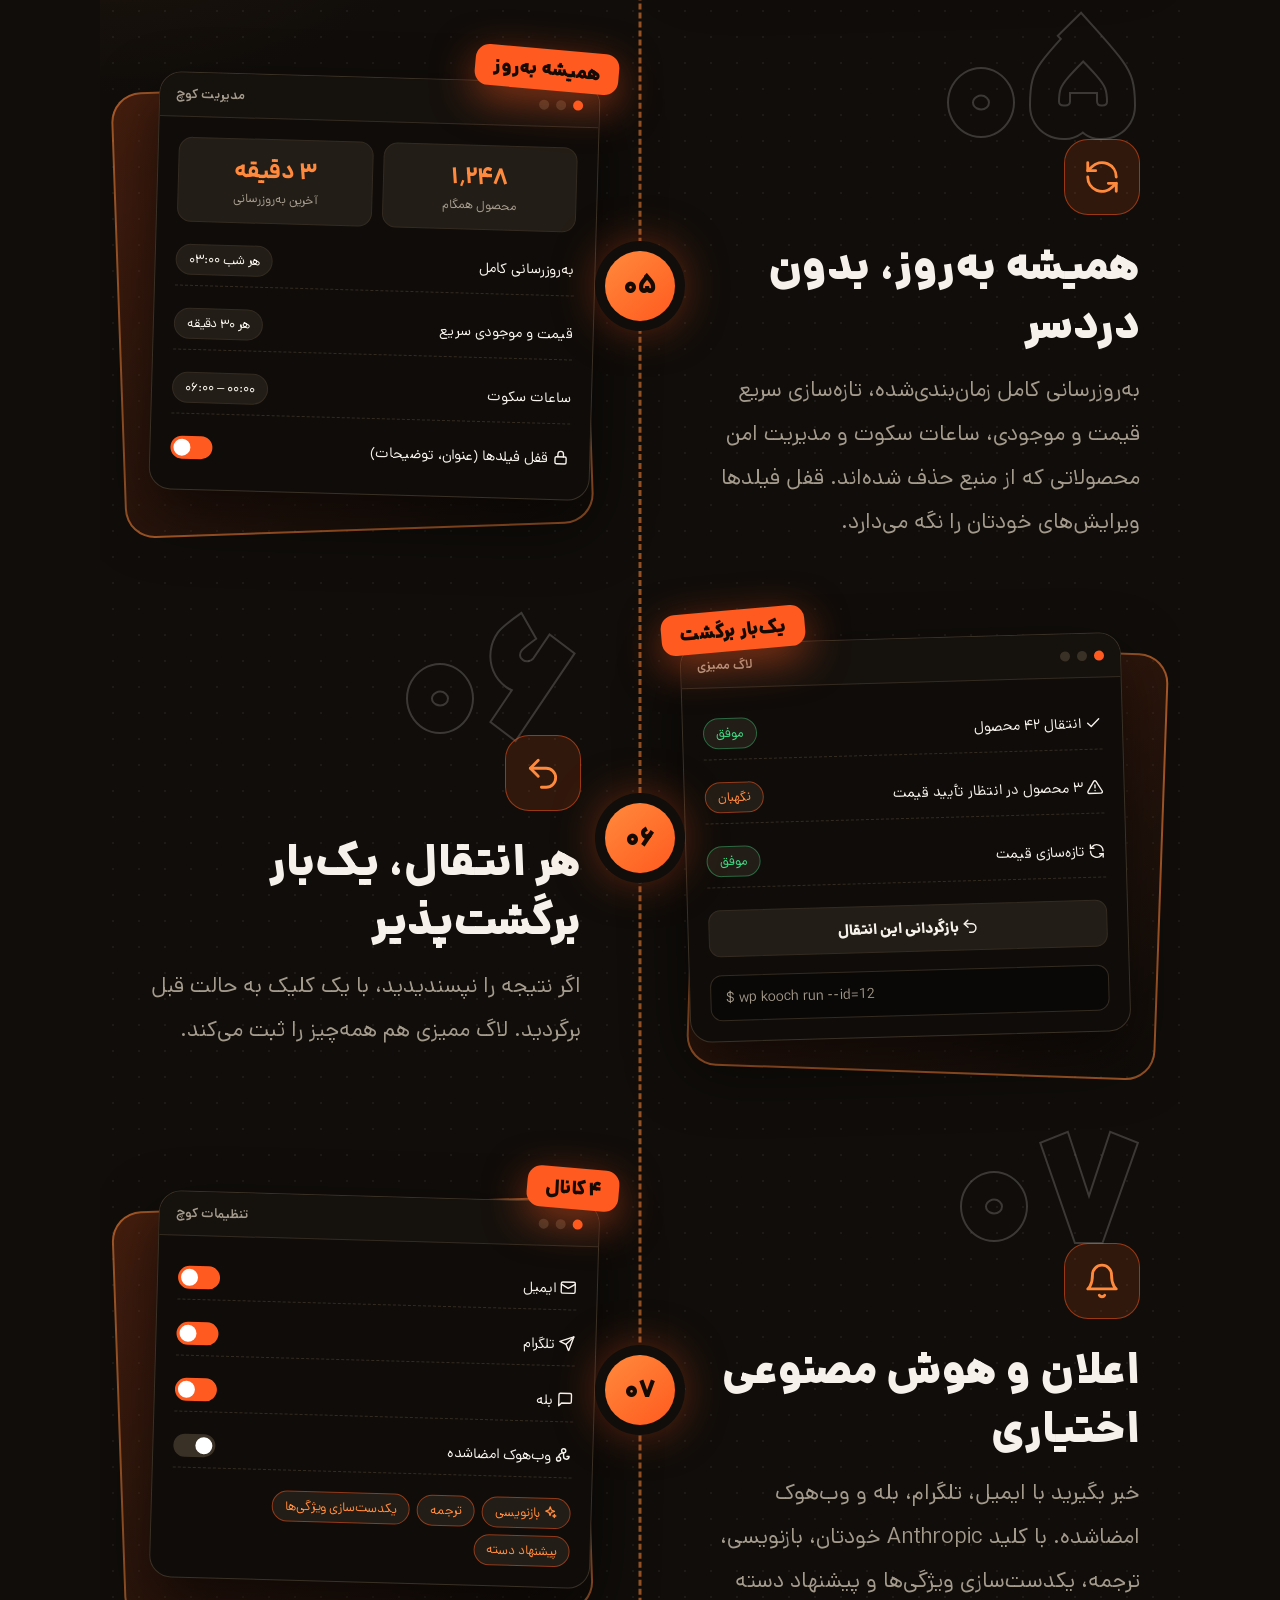
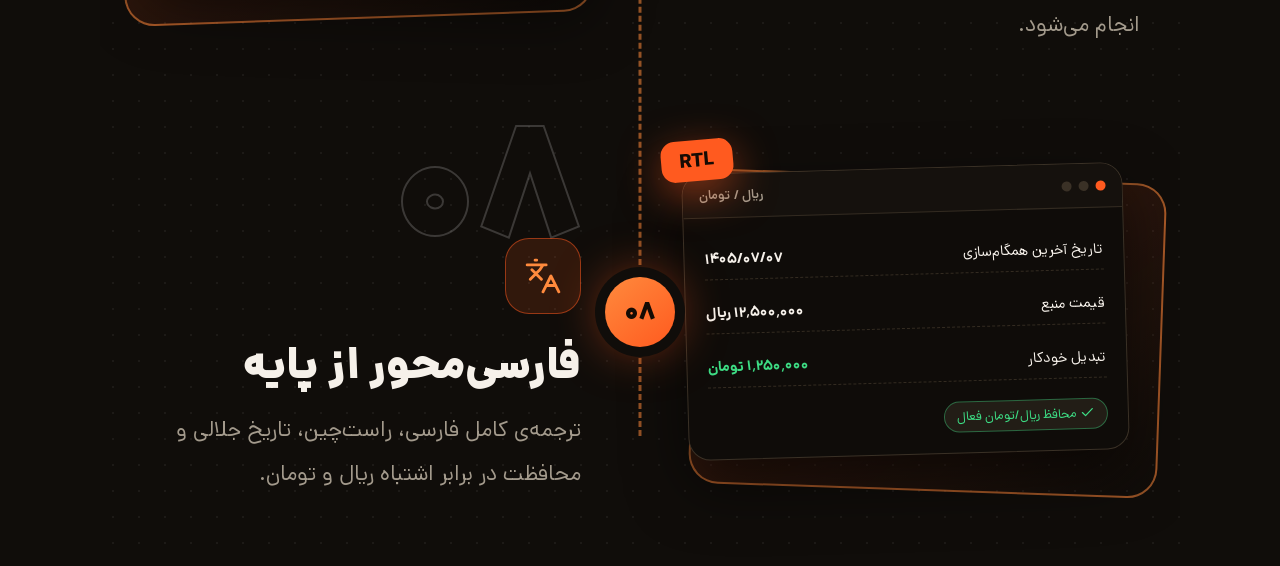
==== commit 174f303c: "Kooch showcase: sequential rows on a migration route line Co-Authored-By: Claude Sonnet 5.5 <noreply" ====
--- a/kooch-showcase/index.html
+++ b/kooch-showcase/index.html
@@ -44,25 +44,26 @@
 .ribbon{margin:64px -40px 0;background:var(--o);color:#150b04;font-weight:900;font-size:30px;padding:16px 0;transform:rotate(-2.2deg);white-space:nowrap;text-align:center;letter-spacing:.3px;box-shadow:0 20px 70px rgba(255,90,31,.35)}
 .ribbon i{display:inline-block;width:12px;height:12px;background:#150b04;transform:rotate(45deg);margin:0 22px}
 
-/* bento */
-.grid{display:grid;grid-template-columns:repeat(12,1fr);gap:22px;padding:70px 56px 0}
-.card{grid-column:span 6;position:relative;background:linear-gradient(160deg,#1e1913,var(--card));border:1px solid var(--line);border-radius:38px;padding:34px 34px 30px;display:flex;flex-direction:column;overflow:hidden}
-.card::before{content:"";position:absolute;width:260px;height:260px;left:-90px;top:-90px;background:radial-gradient(circle,rgba(255,90,31,.28),transparent 70%)}
-.s7{grid-column:span 7}.s5{grid-column:span 5}
-.num{position:absolute;left:26px;top:14px;font-size:96px;font-weight:950;color:transparent;-webkit-text-stroke:1.5px rgba(255,255,255,.16);line-height:1;pointer-events:none}
-.ico{width:66px;height:66px;border-radius:20px;display:grid;place-items:center;background:rgba(255,90,31,.14);border:1px solid rgba(255,90,31,.45);color:var(--o2);margin-bottom:20px;position:relative}
-.ico .i{width:32px;height:32px;stroke-width:1.9}
-.card h2{font-size:36px;font-weight:850;line-height:1.35;position:relative}
-.card p{font-size:20px;color:var(--mu);line-height:1.95;margin-top:10px;position:relative;margin-bottom:26px}
-.card.hot{background:linear-gradient(150deg,var(--o2),#ea4210 70%);border-color:transparent}
-.card.hot::before{background:radial-gradient(circle,rgba(255,255,255,.3),transparent 70%)}
-.card.hot p{color:rgba(20,8,2,.78)}.card.hot h2{color:#150b04}
-.card.hot .ico{background:#150b04;border-color:#150b04;color:var(--o2)}
-.card.hot .num{-webkit-text-stroke-color:rgba(20,8,2,.25)}
-.card.cream{background:var(--cream);border-color:transparent}
-.card.cream::before{background:radial-gradient(circle,rgba(255,90,31,.25),transparent 70%)}
-.card.cream h2{color:#1a120b}.card.cream p{color:#5f5446}
-.card.cream .num{-webkit-text-stroke-color:rgba(26,18,11,.16)}
+/* rows */
+.rows{position:relative;padding:20px 40px 0}
+.rows::before{content:"";position:absolute;left:50%;top:0;bottom:60px;border-left:3px dashed rgba(255,138,61,.55);transform:translateX(-1.5px)}
+.row{display:flex;align-items:center;gap:90px;margin-top:80px;position:relative}
+.row.alt{flex-direction:row-reverse}
+.row>.txt,.row>.stage{flex:1;min-width:0}
+.dot{position:absolute;left:50%;top:50%;transform:translate(-50%,-50%);width:70px;height:70px;border-radius:50%;background:linear-gradient(140deg,var(--o2),var(--o));color:#150b04;font-size:26px;font-weight:900;display:grid;place-items:center;box-shadow:0 0 0 10px var(--bg),0 0 50px rgba(255,90,31,.6);z-index:3}
+.txt{position:relative}
+.num{font-size:150px;font-weight:950;line-height:.9;color:transparent;-webkit-text-stroke:2px rgba(255,255,255,.18);margin-bottom:-24px}
+.ico{width:76px;height:76px;border-radius:24px;display:grid;place-items:center;background:rgba(255,90,31,.14);border:1px solid rgba(255,90,31,.5);color:var(--o2);margin-bottom:22px;position:relative}
+.ico .i{width:38px;height:38px;stroke-width:1.8}
+.txt h2{font-size:44px;font-weight:900;line-height:1.35}
+.txt p{font-size:22px;color:var(--mu);line-height:2;margin-top:12px}
+.stage{position:relative;padding:14px}
+.stack{position:absolute;inset:0;border-radius:30px;border:2px solid rgba(255,138,61,.55);transform:translate(-22px,22px) rotate(-2deg);background:linear-gradient(140deg,rgba(255,90,31,.22),transparent)}
+.alt .stack{transform:translate(22px,22px) rotate(2deg)}
+.stage .panel{transform:rotate(1.6deg)}
+.alt .stage .panel{transform:rotate(-1.6deg)}
+.tag{position:absolute;top:-14px;right:-10px;background:var(--o);color:#150b04;font-weight:900;font-size:19px;padding:7px 18px;border-radius:14px;transform:rotate(5deg);box-shadow:0 12px 40px rgba(255,90,31,.5);z-index:4}
+.alt .tag{right:auto;left:-10px;transform:rotate(-5deg)}
 
 /* panel mock */
 .panel{margin-top:auto;background:#0f0c09;border:1px solid #3a3126;border-radius:22px;overflow:hidden;box-shadow:0 26px 60px rgba(0,0,0,.55);position:relative}
@@ -120,40 +121,49 @@
 
 <div class="ribbon">برگشت‌پذیر<i></i>فارسی‌محور<i></i>پیش‌نمایش قبل از انتقال<i></i>همگام‌سازی خودکار<i></i>برگشت‌پذیر</div>
 
-<main class="grid">
-<article class="card s7 ">
-  <div class="num">۰۱</div>
-  <div class="ico"><svg class="i"><use href="#i-link"/></svg></div>
-  <h2>فقط آدرس را بچسبانید</h2>
-  <p>آدرس محصول یا دسته را وارد کنید؛ کوچ پلتفرم و ارز را خودکار تشخیص می‌دهد و ویزارد سه‌مرحله‌ای شما را تا انتقال همراهی می‌کند.</p>
-  <div class="panel"><div class="bar"><i></i><i></i><i></i><b>افزودن کوچ جدید</b></div><div class="body">
+<main class="rows">
+<section class="row ">
+  <div class="dot">۰۱</div>
+  <div class="txt">
+    <div class="num">۰۱</div>
+    <div class="ico"><svg class="i"><use href="#i-link"/></svg></div>
+    <h2>فقط آدرس را بچسبانید</h2>
+    <p>آدرس محصول یا دسته را وارد کنید؛ کوچ پلتفرم و ارز را خودکار تشخیص می‌دهد و ویزارد سه‌مرحله‌ای شما را تا انتقال همراهی می‌کند.</p>
+  </div>
+  <div class="stage"><div class="stack"></div><div class="panel"><div class="bar"><i></i><i></i><i></i><b>افزودن کوچ جدید</b></div><div class="body">
         <div class="steps"><div class="on">۱ · آدرس</div><div>۲ · پیش‌نمایش</div><div>۳ · قیمت و زمان</div></div>
         <div class="input">https://shop.example.com/product/sneaker-x</div>
         <div class="btn">تشخیص و ادامه</div>
         <div class="chips"><span class="chip ok"><svg class="i"><use href="#i-check"/></svg> ووکامرس تشخیص داده شد</span><span class="chip o">ارز: تومان</span><span class="chip">Store API</span></div>
         <div class="fld"><span class="l">robots.txt</span><span class="v">گزارش شد و رعایت می‌شود</span><span class="conf h">امن</span></div>
-      </div></div>
-</article>
-<article class="card s5 ">
-  <div class="num">۰۲</div>
-  <div class="ico"><svg class="i"><use href="#i-eye"/></svg></div>
-  <h2>اول پیش‌نمایش، بعد انتقال</h2>
-  <p>محصول دقیقاً همان‌طور که ذخیره می‌شود نمایش داده می‌شود، با درجه‌ی اطمینان برای هر فیلد. «تست‌ران» بدون نوشتن چیزی تغییرات را نشان می‌دهد.</p>
-  <div class="panel"><div class="bar"><i></i><i></i><i></i><b>پیش‌نمایش نهایی</b></div><div class="body">
+      </div></div><div class="tag">۳ مرحله</div></div>
+</section>
+<section class="row alt">
+  <div class="dot">۰۲</div>
+  <div class="txt">
+    <div class="num">۰۲</div>
+    <div class="ico"><svg class="i"><use href="#i-eye"/></svg></div>
+    <h2>اول پیش‌نمایش، بعد انتقال</h2>
+    <p>محصول دقیقاً همان‌طور که ذخیره می‌شود نمایش داده می‌شود، با درجه‌ی اطمینان برای هر فیلد. «تست‌ران» بدون نوشتن چیزی تغییرات را نشان می‌دهد.</p>
+  </div>
+  <div class="stage"><div class="stack"></div><div class="panel"><div class="bar"><i></i><i></i><i></i><b>پیش‌نمایش نهایی</b></div><div class="body">
         <div class="steps"><div class="done"><svg class="i"><use href="#i-check"/></svg> آدرس</div><div class="on">۲ · پیش‌نمایش</div><div>۳ · قیمت و زمان</div></div>
         <div class="prod"><div class="im"><svg class="i"><use href="#i-box"/></svg></div><div style="flex:1"><b style="font-size:18px">کفش ورزشی مدل X</b><div style="color:var(--mu);font-size:14px;margin-top:6px">۴ متغیر · ۱۲ تصویر</div></div></div>
         <div class="fld"><span class="l">عنوان</span><span class="v">کفش ورزشی مدل X</span><span class="conf h">۹۸٪</span></div>
         <div class="fld"><span class="l">قیمت</span><span class="v">۱٬۲۵۰٬۰۰۰ تومان</span><span class="conf h">۹۵٪</span></div>
         <div class="fld"><span class="l">دسته</span><span class="v">کفش › مردانه</span><span class="conf m">۷۲٪</span></div>
         <div class="grid2"><div class="btn g">تست‌ران</div><div class="btn">تأیید و شروع انتقال</div></div>
-      </div></div>
-</article>
-<article class="card s5 ">
-  <div class="num">۰۳</div>
-  <div class="ico"><svg class="i"><use href="#i-globe"/></svg></div>
-  <h2>از هر منبع مجاز</h2>
-  <p>دیجی‌کالا، تکنولایف، ووکامرسی و سایت‌های اختصاصی. برای سایت‌های دیگر، انتخابگر بصری فیلد و سرویس رندر برای صفحه‌های جاوااسکریپتی.</p>
-  <div class="panel"><div class="bar"><i></i><i></i><i></i><b>منابع پشتیبانی‌شده</b></div><div class="body">
+      </div></div><div class="tag">۹۸٪ اطمینان</div></div>
+</section>
+<section class="row ">
+  <div class="dot">۰۳</div>
+  <div class="txt">
+    <div class="num">۰۳</div>
+    <div class="ico"><svg class="i"><use href="#i-globe"/></svg></div>
+    <h2>از هر منبع مجاز</h2>
+    <p>دیجی‌کالا، تکنولایف، ووکامرسی و سایت‌های اختصاصی. برای سایت‌های دیگر، انتخابگر بصری فیلد و سرویس رندر برای صفحه‌های جاوااسکریپتی.</p>
+  </div>
+  <div class="stage"><div class="stack"></div><div class="panel"><div class="bar"><i></i><i></i><i></i><b>منابع پشتیبانی‌شده</b></div><div class="body">
         <div class="grid2">
           <div class="tile"><b>دیجی‌کالا</b><span>محصول و دسته</span></div>
           <div class="tile"><b>تکنولایف</b><span>فروشگاه‌های تکنولایف</span></div>
@@ -162,14 +172,17 @@
         </div>
         <div class="fld" style="margin-top:6px"><span class="l" style="width:auto"><svg class="i"><use href="#i-target"/></svg></span><span class="v">انتخابگر بصری فیلد برای سایت‌های دیگر</span></div>
         <div class="fld"><span class="l" style="width:auto"><svg class="i"><use href="#i-cog"/></svg></span><span class="v">سرویس رندر اختیاری برای صفحه‌های JS</span></div>
-      </div></div>
-</article>
-<article class="card s7 hot">
-  <div class="num">۰۴</div>
-  <div class="ico"><svg class="i"><use href="#i-coins"/></svg></div>
-  <h2>قیمت‌گذاری هوشمند</h2>
-  <p>درصدی، مبلغ ثابت، پله‌ای یا بر اساس دسته؛ پایان جذاب (…۹۰۰)، نرخ ارز زنده و «نگهبان قیمت» که جهش‌های عجیب را برای تأیید شما نگه می‌دارد.</p>
-  <div class="panel"><div class="bar"><i></i><i></i><i></i><b>قیمت و زمان‌بندی</b></div><div class="body">
+      </div></div><div class="tag">۴ منبع</div></div>
+</section>
+<section class="row alt">
+  <div class="dot">۰۴</div>
+  <div class="txt">
+    <div class="num">۰۴</div>
+    <div class="ico"><svg class="i"><use href="#i-coins"/></svg></div>
+    <h2>قیمت‌گذاری هوشمند</h2>
+    <p>درصدی، مبلغ ثابت، پله‌ای یا بر اساس دسته؛ پایان جذاب (…۹۰۰)، نرخ ارز زنده و «نگهبان قیمت» که جهش‌های عجیب را برای تأیید شما نگه می‌دارد.</p>
+  </div>
+  <div class="stage"><div class="stack"></div><div class="panel"><div class="bar"><i></i><i></i><i></i><b>قیمت و زمان‌بندی</b></div><div class="body">
         <div class="steps"><div class="done"><svg class="i"><use href="#i-check"/></svg> آدرس</div><div class="done"><svg class="i"><use href="#i-check"/></svg> پیش‌نمایش</div><div class="on">۳ · قیمت و زمان</div></div>
         <div class="line"><span>قیمت منبع</span><b>۱٬۰۰۰٬۰۰۰</b></div>
         <div class="line"><span>حاشیه‌ی سود</span><b style="color:var(--o2)">+۲۵٪</b></div>
@@ -177,59 +190,71 @@
         <div class="line"><span>نرخ ارز زنده</span><span class="tgl"></span></div>
         <div class="line" style="border:0"><span>قیمت فروش</span><b style="font-size:24px;color:var(--ok)">۱٬۲۴۹٬۹۰۰ تومان</b></div>
         <div class="chip o" style="align-self:flex-start"><svg class="i"><use href="#i-shield"/></svg> نگهبان قیمت فعال</div>
-      </div></div>
-</article>
-<article class="card s7 ">
-  <div class="num">۰۵</div>
-  <div class="ico"><svg class="i"><use href="#i-refresh"/></svg></div>
-  <h2>همیشه به‌روز، بدون دردسر</h2>
-  <p>به‌روزرسانی کامل زمان‌بندی‌شده، تازه‌سازی سریع قیمت و موجودی، ساعات سکوت و مدیریت امن محصولاتی که از منبع حذف شده‌اند. قفل فیلدها ویرایش‌های خودتان را نگه می‌دارد.</p>
-  <div class="panel"><div class="bar"><i></i><i></i><i></i><b>مدیریت کوچ</b></div><div class="body">
+      </div></div><div class="tag">نگهبان قیمت</div></div>
+</section>
+<section class="row ">
+  <div class="dot">۰۵</div>
+  <div class="txt">
+    <div class="num">۰۵</div>
+    <div class="ico"><svg class="i"><use href="#i-refresh"/></svg></div>
+    <h2>همیشه به‌روز، بدون دردسر</h2>
+    <p>به‌روزرسانی کامل زمان‌بندی‌شده، تازه‌سازی سریع قیمت و موجودی، ساعات سکوت و مدیریت امن محصولاتی که از منبع حذف شده‌اند. قفل فیلدها ویرایش‌های خودتان را نگه می‌دارد.</p>
+  </div>
+  <div class="stage"><div class="stack"></div><div class="panel"><div class="bar"><i></i><i></i><i></i><b>مدیریت کوچ</b></div><div class="body">
         <div class="grid2"><div class="tile"><b>۱٬۲۴۸</b><span>محصول همگام</span></div><div class="tile"><b>۳ دقیقه</b><span>آخرین به‌روزرسانی</span></div></div>
         <div class="line"><span>به‌روزرسانی کامل</span><span class="chip">هر شب ۰۳:۰۰</span></div>
         <div class="line"><span>قیمت و موجودی سریع</span><span class="chip">هر ۳۰ دقیقه</span></div>
         <div class="line"><span>ساعات سکوت</span><span class="chip">۰۰:۰۰ – ۰۶:۰۰</span></div>
         <div class="line" style="border:0"><span><svg class="i"><use href="#i-lock"/></svg> قفل فیلدها (عنوان، توضیحات)</span><span class="tgl"></span></div>
-      </div></div>
-</article>
-<article class="card s5 cream">
-  <div class="num">۰۶</div>
-  <div class="ico"><svg class="i"><use href="#i-undo"/></svg></div>
-  <h2>هر انتقال، یک‌بار برگشت‌پذیر</h2>
-  <p>اگر نتیجه را نپسندیدید، با یک کلیک به حالت قبل برگردید. لاگ ممیزی هم همه‌چیز را ثبت می‌کند.</p>
-  <div class="panel"><div class="bar"><i></i><i></i><i></i><b>لاگ ممیزی</b></div><div class="body">
+      </div></div><div class="tag">همیشه به‌روز</div></div>
+</section>
+<section class="row alt">
+  <div class="dot">۰۶</div>
+  <div class="txt">
+    <div class="num">۰۶</div>
+    <div class="ico"><svg class="i"><use href="#i-undo"/></svg></div>
+    <h2>هر انتقال، یک‌بار برگشت‌پذیر</h2>
+    <p>اگر نتیجه را نپسندیدید، با یک کلیک به حالت قبل برگردید. لاگ ممیزی هم همه‌چیز را ثبت می‌کند.</p>
+  </div>
+  <div class="stage"><div class="stack"></div><div class="panel"><div class="bar"><i></i><i></i><i></i><b>لاگ ممیزی</b></div><div class="body">
         <div class="line"><span><svg class="i"><use href="#i-check"/></svg> انتقال ۴۲ محصول</span><span class="chip ok">موفق</span></div>
         <div class="line"><span><svg class="i"><use href="#i-alert"/></svg> ۳ محصول در انتظار تأیید قیمت</span><span class="chip o">نگهبان</span></div>
         <div class="line"><span><svg class="i"><use href="#i-refresh"/></svg> تازه‌سازی قیمت</span><span class="chip ok">موفق</span></div>
         <div class="btn g" style="margin-top:10px"><svg class="i"><use href="#i-undo"/></svg> بازگردانی این انتقال</div>
         <div class="input" style="margin-top:6px">$ wp kooch run --id=12</div>
-      </div></div>
-</article>
-<article class="card s5 ">
-  <div class="num">۰۷</div>
-  <div class="ico"><svg class="i"><use href="#i-bell"/></svg></div>
-  <h2>اعلان و هوش مصنوعی اختیاری</h2>
-  <p>خبر بگیرید با ایمیل، تلگرام، بله و وب‌هوک امضاشده. با کلید Anthropic خودتان، بازنویسی، ترجمه، یکدست‌سازی ویژگی‌ها و پیشنهاد دسته انجام می‌شود.</p>
-  <div class="panel"><div class="bar"><i></i><i></i><i></i><b>تنظیمات کوچ</b></div><div class="body">
+      </div></div><div class="tag">یک‌بار برگشت</div></div>
+</section>
+<section class="row ">
+  <div class="dot">۰۷</div>
+  <div class="txt">
+    <div class="num">۰۷</div>
+    <div class="ico"><svg class="i"><use href="#i-bell"/></svg></div>
+    <h2>اعلان و هوش مصنوعی اختیاری</h2>
+    <p>خبر بگیرید با ایمیل، تلگرام، بله و وب‌هوک امضاشده. با کلید Anthropic خودتان، بازنویسی، ترجمه، یکدست‌سازی ویژگی‌ها و پیشنهاد دسته انجام می‌شود.</p>
+  </div>
+  <div class="stage"><div class="stack"></div><div class="panel"><div class="bar"><i></i><i></i><i></i><b>تنظیمات کوچ</b></div><div class="body">
         <div class="line"><span><svg class="i"><use href="#i-mail"/></svg> ایمیل</span><span class="tgl"></span></div>
         <div class="line"><span><svg class="i"><use href="#i-send"/></svg> تلگرام</span><span class="tgl"></span></div>
         <div class="line"><span><svg class="i"><use href="#i-chat"/></svg> بله</span><span class="tgl"></span></div>
         <div class="line"><span><svg class="i"><use href="#i-hook"/></svg> وب‌هوک امضاشده</span><span class="tgl off"></span></div>
         <div class="chips" style="margin-top:8px"><span class="chip o"><svg class="i"><use href="#i-spark"/></svg> بازنویسی</span><span class="chip o">ترجمه</span><span class="chip o">یکدست‌سازی ویژگی‌ها</span><span class="chip o">پیشنهاد دسته</span></div>
-      </div></div>
-</article>
-<article class="card s7 ">
-  <div class="num">۰۸</div>
-  <div class="ico"><svg class="i"><use href="#i-lang"/></svg></div>
-  <h2>فارسی‌محور از پایه</h2>
-  <p>ترجمه‌ی کامل فارسی، راست‌چین، تاریخ جلالی و محافظت در برابر اشتباه ریال و تومان.</p>
-  <div class="panel"><div class="bar"><i></i><i></i><i></i><b>ریال / تومان</b></div><div class="body">
+      </div></div><div class="tag">۴ کانال</div></div>
+</section>
+<section class="row alt">
+  <div class="dot">۰۸</div>
+  <div class="txt">
+    <div class="num">۰۸</div>
+    <div class="ico"><svg class="i"><use href="#i-lang"/></svg></div>
+    <h2>فارسی‌محور از پایه</h2>
+    <p>ترجمه‌ی کامل فارسی، راست‌چین، تاریخ جلالی و محافظت در برابر اشتباه ریال و تومان.</p>
+  </div>
+  <div class="stage"><div class="stack"></div><div class="panel"><div class="bar"><i></i><i></i><i></i><b>ریال / تومان</b></div><div class="body">
         <div class="line"><span>تاریخ آخرین همگام‌سازی</span><b>۱۴۰۵/۰۷/۰۷</b></div>
         <div class="line"><span>قیمت منبع</span><b>۱۲٬۵۰۰٬۰۰۰ ریال</b></div>
         <div class="line"><span>تبدیل خودکار</span><b style="color:var(--ok)">۱٬۲۵۰٬۰۰۰ تومان</b></div>
         <div class="chip ok" style="align-self:flex-start;margin-top:8px"><svg class="i"><use href="#i-check"/></svg> محافظ ریال/تومان فعال</div>
-      </div></div>
-</article>
+      </div></div><div class="tag">RTL</div></div>
+</section>
 </main>
 
 </div>
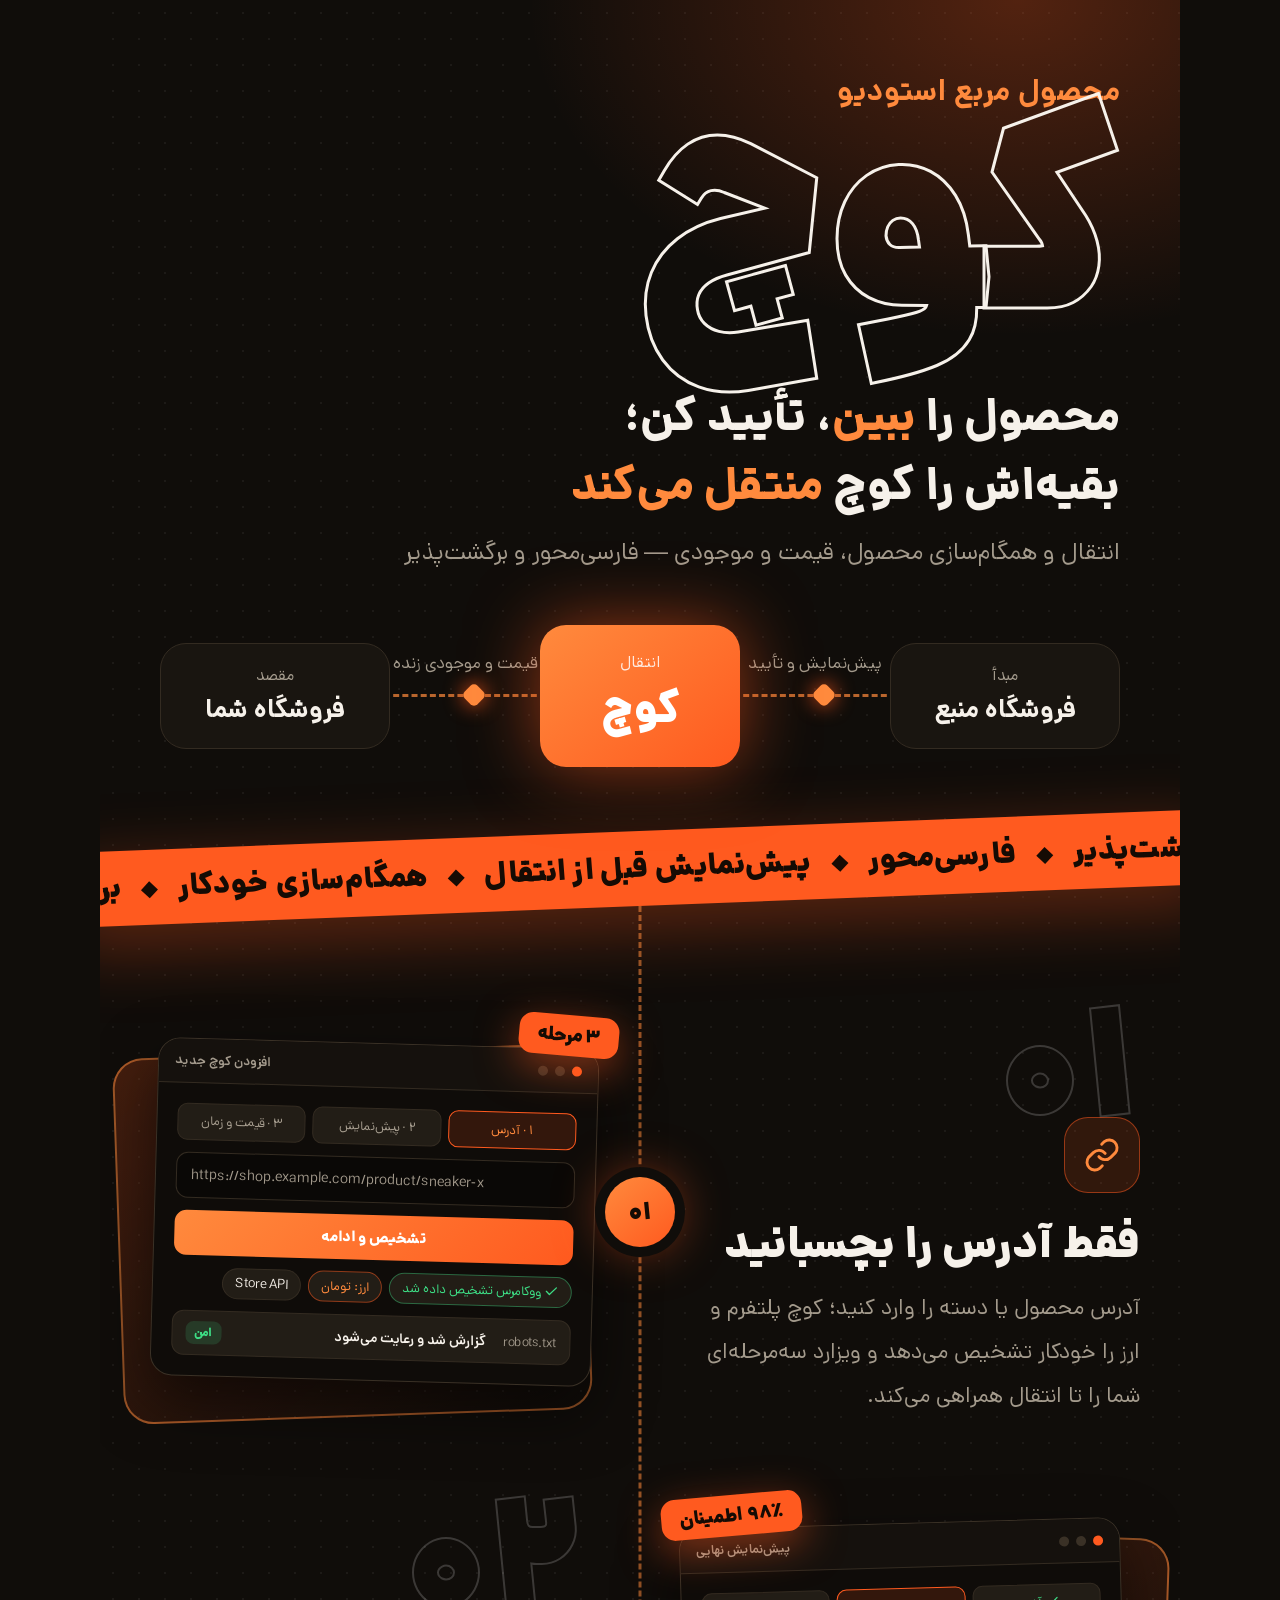
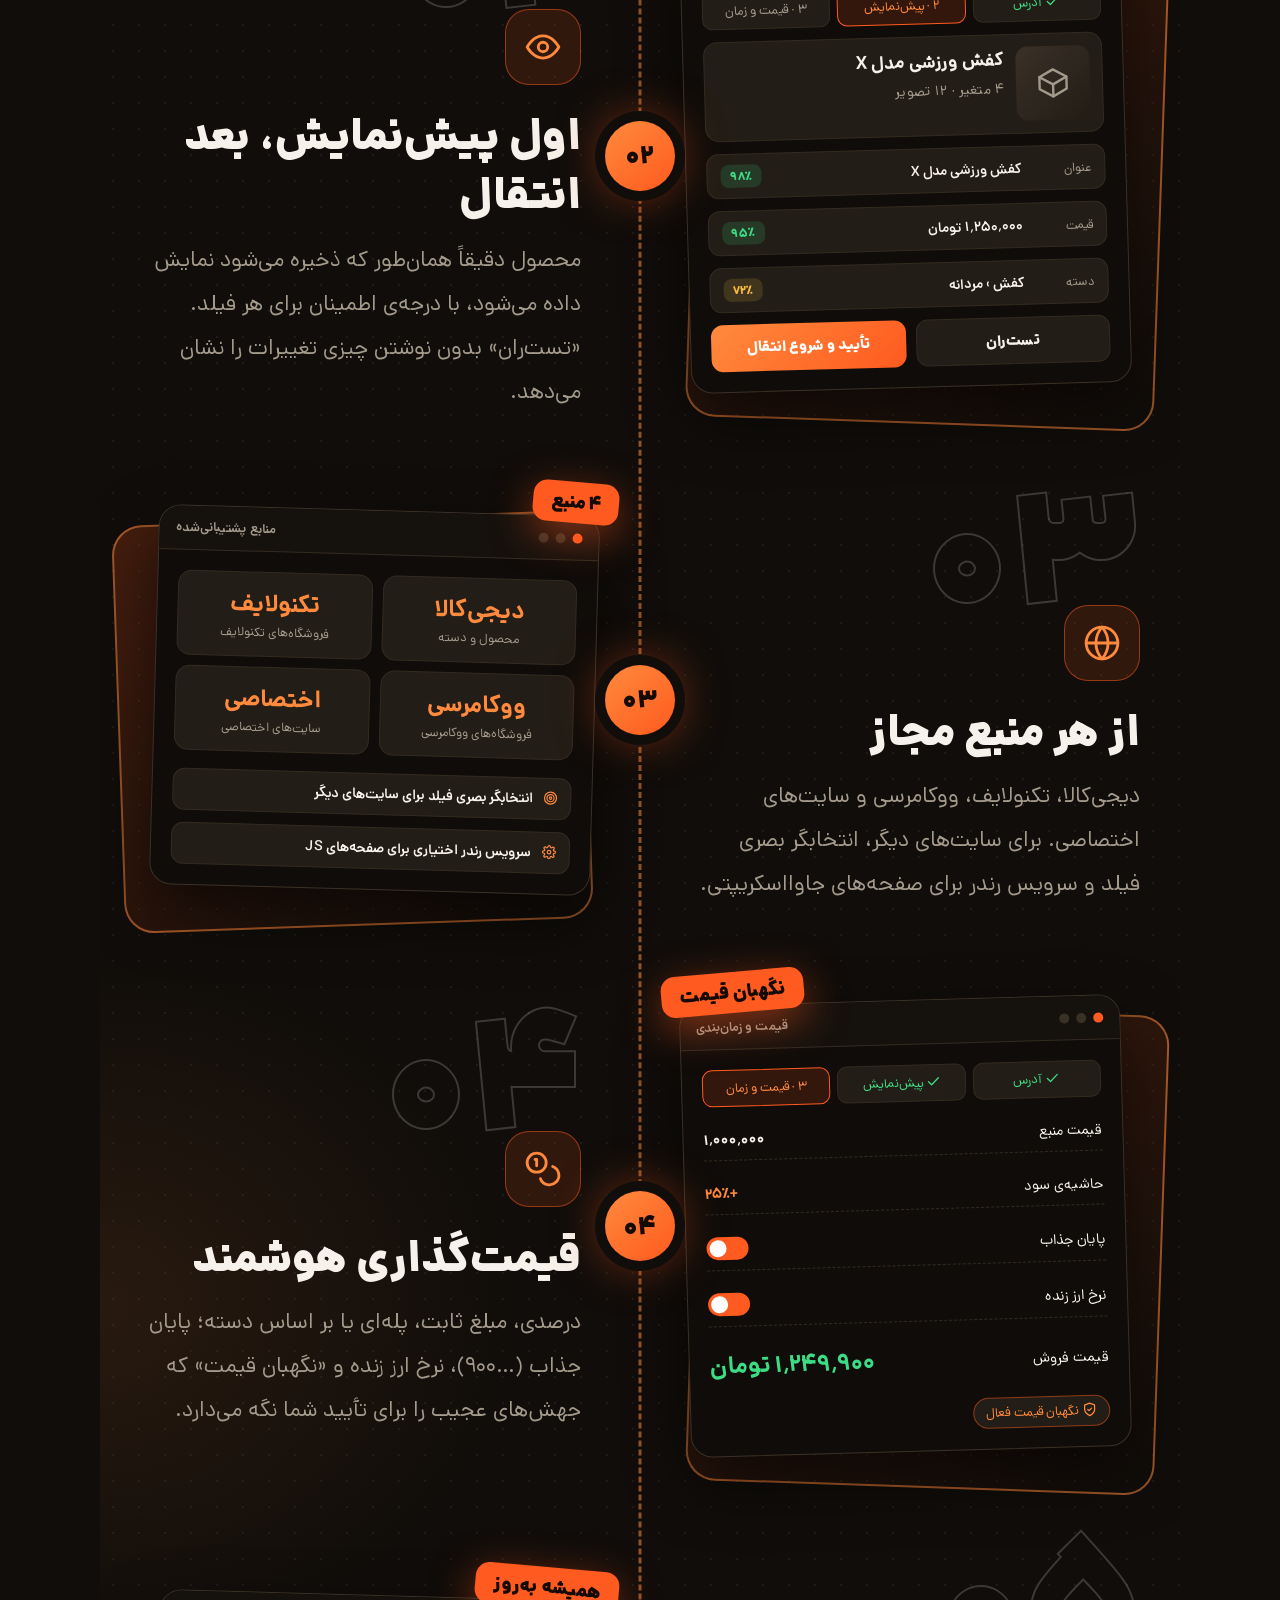
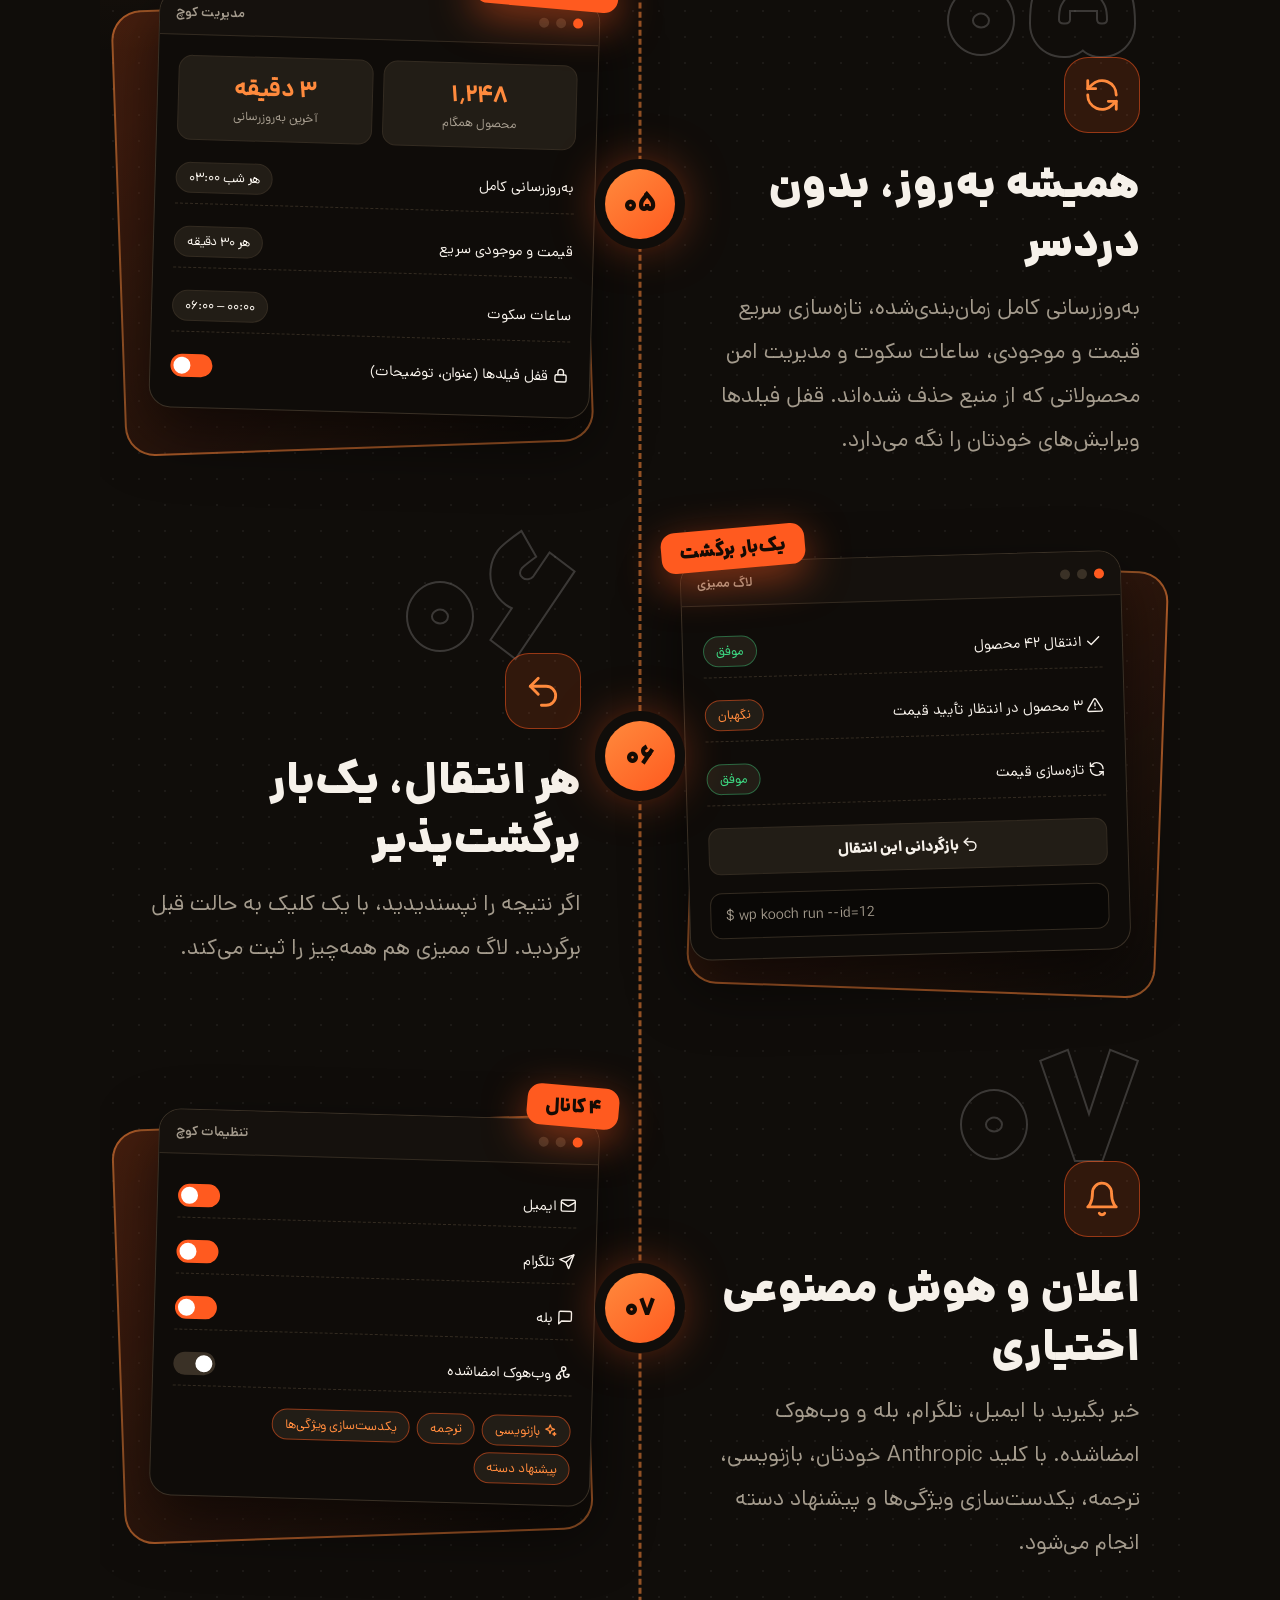
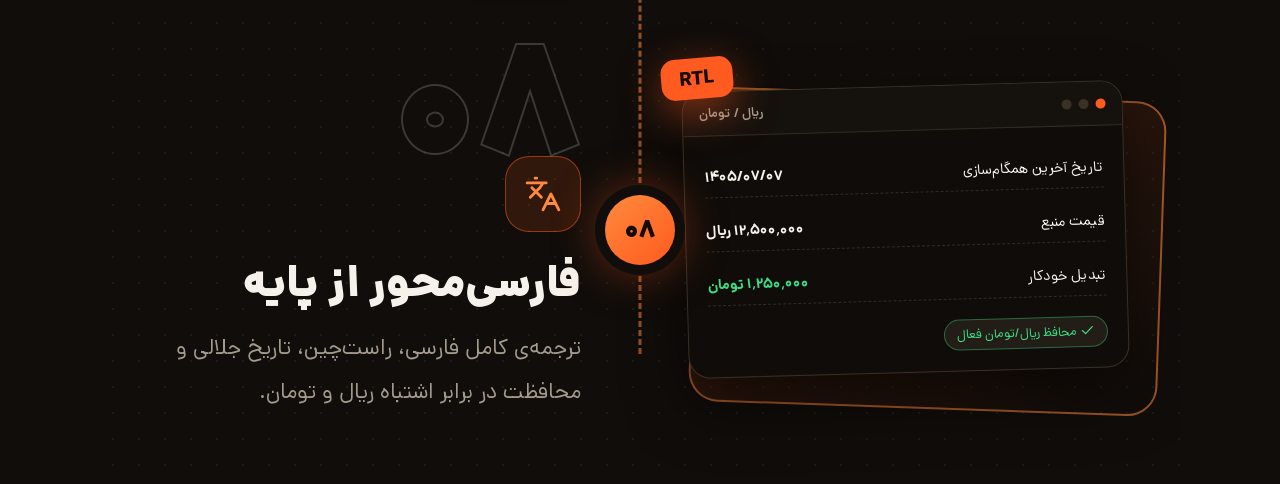
==== commit 36e8a2de: "Remove top brand bar from Kooch showcase Co-Authored-By: Claude Sonnet 5.5 <noreply@anthropic.com> C" ====
--- a/kooch-showcase/index.html
+++ b/kooch-showcase/index.html
@@ -20,7 +20,7 @@
 .top{display:flex;align-items:center;gap:14px;padding:46px 60px 0;font-size:24px;font-weight:700;color:var(--mu)}
 .top img{height:46px}
 .top span{margin-inline-start:auto;border:1px solid var(--line);border-radius:99px;padding:6px 20px;font-size:20px;color:var(--o2)}
-.hero{padding:60px 60px 0;position:relative}
+.hero{padding:70px 60px 0;position:relative}
 .kicker{font-size:30px;font-weight:700;color:var(--o2);letter-spacing:.5px}
 .hero h1{font-size:250px;font-weight:950;line-height:.95;margin:6px 0 0 -6px;color:transparent;-webkit-text-stroke:3px var(--tx);position:relative;display:inline-block}
 .hero h1::after{content:"کوچ";position:absolute;inset:0;transform:translate(-14px,12px);color:var(--o);-webkit-text-stroke:0;z-index:-1;opacity:.95}
@@ -102,8 +102,6 @@
 <svg width="0" height="0" style="position:absolute" aria-hidden="true"><symbol id="i-link" viewBox="0 0 24 24"><path d="M10 13a5 5 0 0 0 7.5.5l3-3a5 5 0 0 0-7-7l-1.7 1.7"/><path d="M14 11a5 5 0 0 0-7.5-.5l-3 3a5 5 0 0 0 7 7l1.7-1.7"/></symbol><symbol id="i-eye" viewBox="0 0 24 24"><path d="M2 12s3.6-7 10-7 10 7 10 7-3.6 7-10 7S2 12 2 12z"/><circle cx="12" cy="12" r="3"/></symbol><symbol id="i-box" viewBox="0 0 24 24"><path d="M21 8 12 3 3 8v8l9 5 9-5z"/><path d="M3 8l9 5 9-5M12 13v8"/></symbol><symbol id="i-globe" viewBox="0 0 24 24"><circle cx="12" cy="12" r="10"/><path d="M2 12h20M12 2a15 15 0 0 1 0 20M12 2a15 15 0 0 0 0 20"/></symbol><symbol id="i-target" viewBox="0 0 24 24"><circle cx="12" cy="12" r="10"/><circle cx="12" cy="12" r="6"/><circle cx="12" cy="12" r="2"/></symbol><symbol id="i-cog" viewBox="0 0 24 24"><circle cx="12" cy="12" r="3"/><path d="M19.4 15a1.7 1.7 0 0 0 .3 1.8l.1.1a2 2 0 1 1-2.8 2.8l-.1-.1a1.7 1.7 0 0 0-1.8-.3 1.7 1.7 0 0 0-1 1.5V21a2 2 0 1 1-4 0v-.1a1.7 1.7 0 0 0-1.1-1.5 1.7 1.7 0 0 0-1.8.3l-.1.1a2 2 0 1 1-2.8-2.8l.1-.1a1.7 1.7 0 0 0 .3-1.8 1.7 1.7 0 0 0-1.5-1H3a2 2 0 1 1 0-4h.1a1.7 1.7 0 0 0 1.5-1.1 1.7 1.7 0 0 0-.3-1.8l-.1-.1a2 2 0 1 1 2.8-2.8l.1.1a1.7 1.7 0 0 0 1.8.3H9a1.7 1.7 0 0 0 1-1.5V3a2 2 0 1 1 4 0v.1a1.7 1.7 0 0 0 1 1.5 1.7 1.7 0 0 0 1.8-.3l.1-.1a2 2 0 1 1 2.8 2.8l-.1.1a1.7 1.7 0 0 0-.3 1.8V9a1.7 1.7 0 0 0 1.5 1H21a2 2 0 1 1 0 4h-.1a1.7 1.7 0 0 0-1.5 1z"/></symbol><symbol id="i-coins" viewBox="0 0 24 24"><circle cx="8" cy="8" r="6"/><path d="M18.1 10.4A6 6 0 1 1 10.4 18.1M7 6h1v4"/></symbol><symbol id="i-shield" viewBox="0 0 24 24"><path d="M12 22s8-4 8-10V5l-8-3-8 3v7c0 6 8 10 8 10z"/><path d="m9 12 2 2 4-4"/></symbol><symbol id="i-refresh" viewBox="0 0 24 24"><path d="M21 12a9 9 0 0 0-15.5-6.3L3 8"/><path d="M3 3v5h5"/><path d="M3 12a9 9 0 0 0 15.5 6.3L21 16"/><path d="M16 16h5v5"/></symbol><symbol id="i-lock" viewBox="0 0 24 24"><rect x="4" y="11" width="16" height="10" rx="2"/><path d="M8 11V7a4 4 0 0 1 8 0v4"/></symbol><symbol id="i-undo" viewBox="0 0 24 24"><path d="M9 14 4 9l5-5"/><path d="M4 9h10a6 6 0 0 1 0 12h-3"/></symbol><symbol id="i-alert" viewBox="0 0 24 24"><path d="M10.3 3.9 1.8 18a2 2 0 0 0 1.7 3h17a2 2 0 0 0 1.7-3L13.7 3.9a2 2 0 0 0-3.4 0z"/><path d="M12 9v4M12 17h.01"/></symbol><symbol id="i-bell" viewBox="0 0 24 24"><path d="M18 8a6 6 0 0 0-12 0c0 7-3 9-3 9h18s-3-2-3-9"/><path d="M13.7 21a2 2 0 0 1-3.4 0"/></symbol><symbol id="i-mail" viewBox="0 0 24 24"><rect x="2" y="4" width="20" height="16" rx="2"/><path d="m22 7-10 6L2 7"/></symbol><symbol id="i-send" viewBox="0 0 24 24"><path d="m22 2-7 20-4-9-9-4z"/><path d="M22 2 11 13"/></symbol><symbol id="i-chat" viewBox="0 0 24 24"><path d="M21 15a2 2 0 0 1-2 2H7l-4 4V5a2 2 0 0 1 2-2h14a2 2 0 0 1 2 2z"/></symbol><symbol id="i-hook" viewBox="0 0 24 24"><circle cx="12" cy="5" r="3"/><path d="M12 8v5a4 4 0 0 0 8 0M20 13h-3"/><circle cx="5" cy="17" r="3"/><path d="M5 14c0-3 3-6 7-6"/></symbol><symbol id="i-spark" viewBox="0 0 24 24"><path d="M12 3l1.9 5.1L19 10l-5.1 1.9L12 17l-1.9-5.1L5 10l5.1-1.9z"/><path d="M19 15l.7 1.8L21.5 17.5l-1.8.7L19 20l-.7-1.8-1.8-.7 1.8-.7z"/></symbol><symbol id="i-check" viewBox="0 0 24 24"><path d="M20 6 9 17l-5-5"/></symbol><symbol id="i-lang" viewBox="0 0 24 24"><path d="m5 8 6 6M4 14l6-6 2-3M2 5h12M7 2h1M22 22l-5-10-5 10M14 18h6"/></symbol></svg>
 <div class="poster">
 
-<div class="top"><img src="kooch-icon.png" alt=""><div>کوچ</div><span>افزونه ووکامرس</span></div>
-
 <header class="hero">
   <div class="kicker">محصول مربع استودیو</div>
   <h1>کوچ</h1>
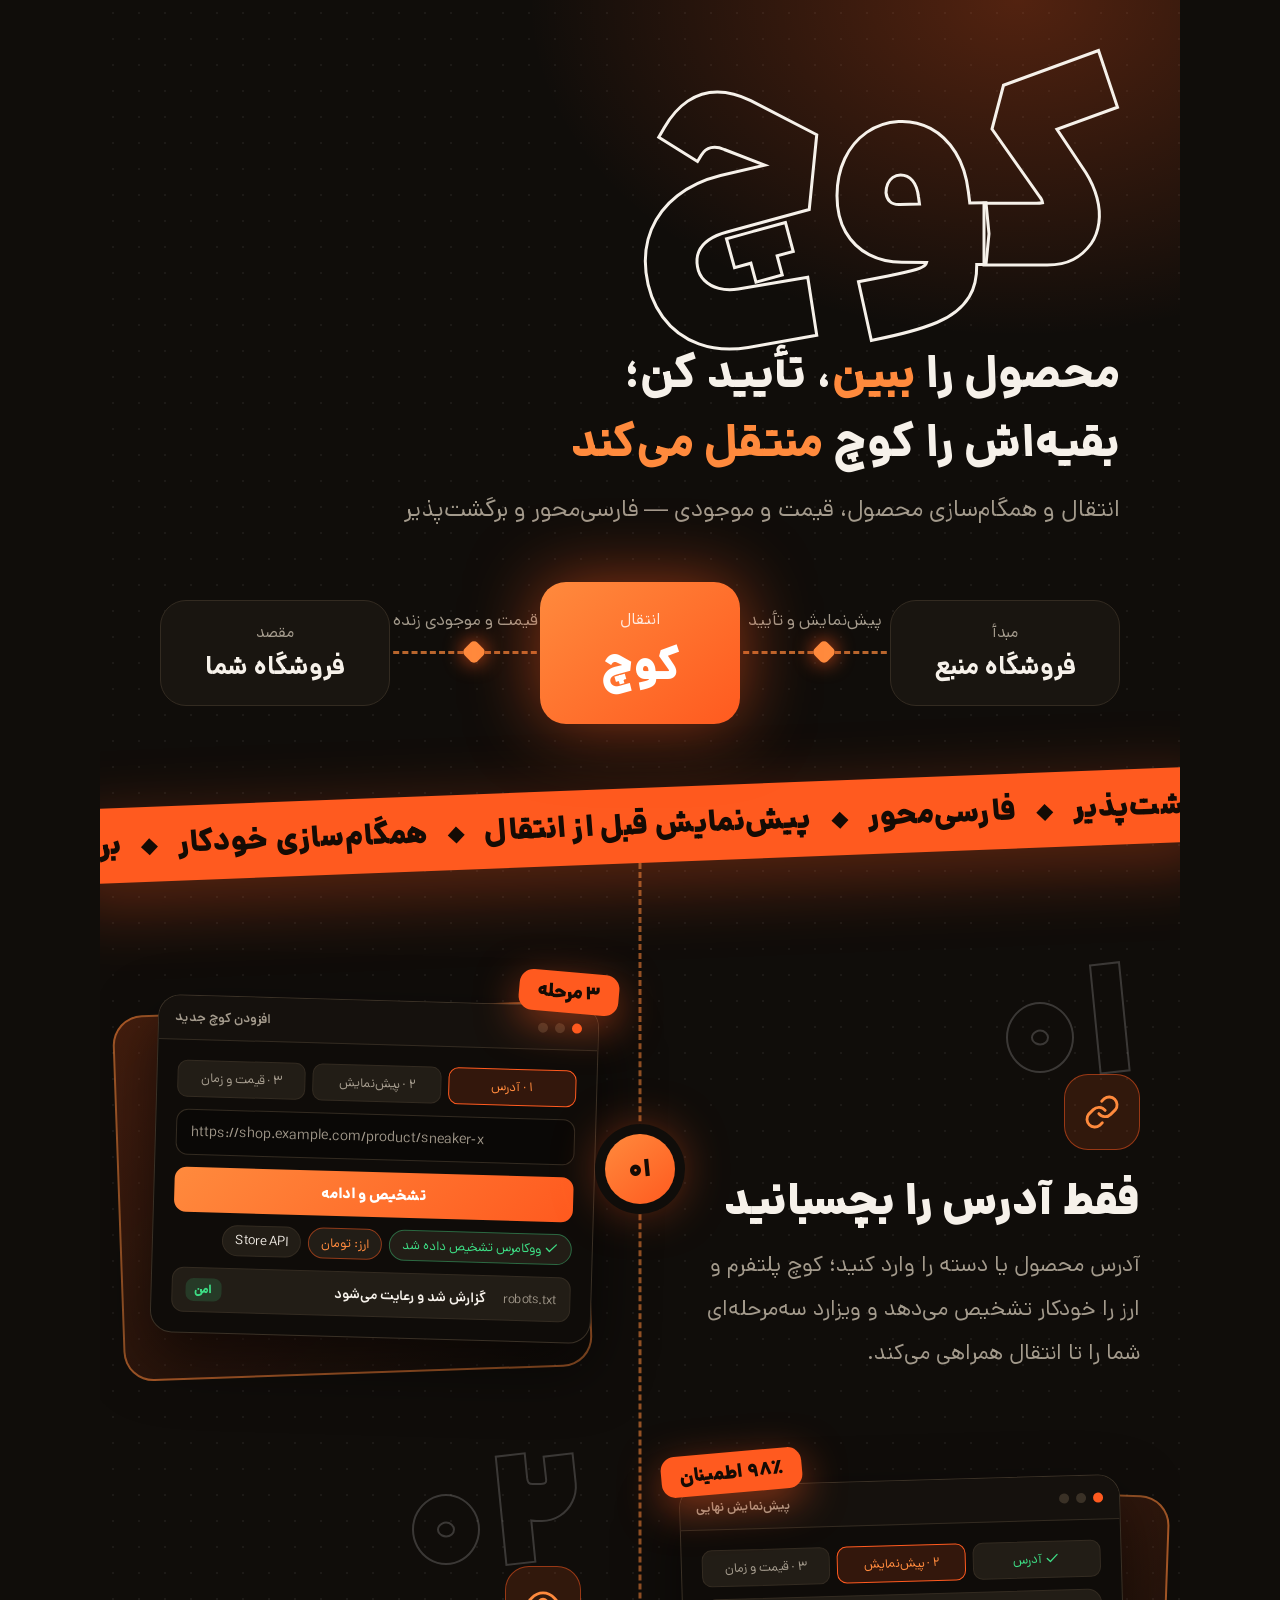
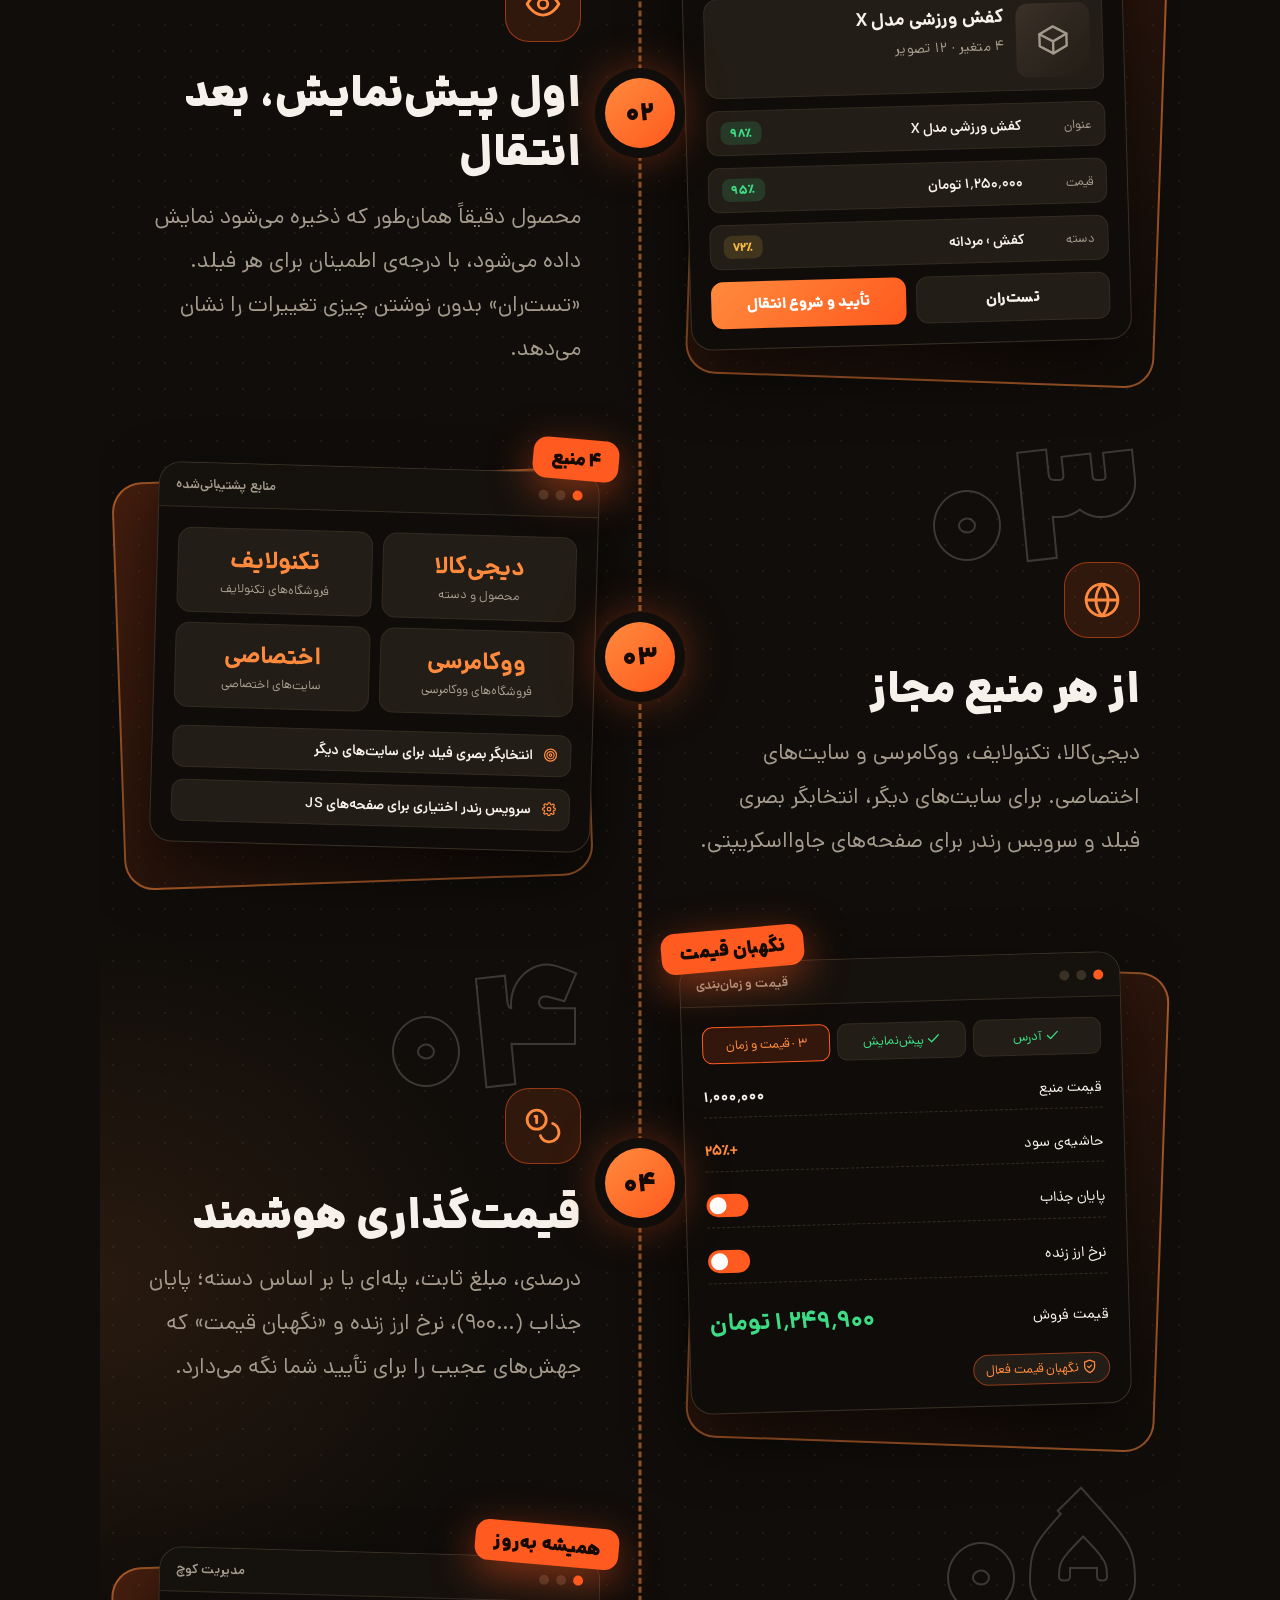
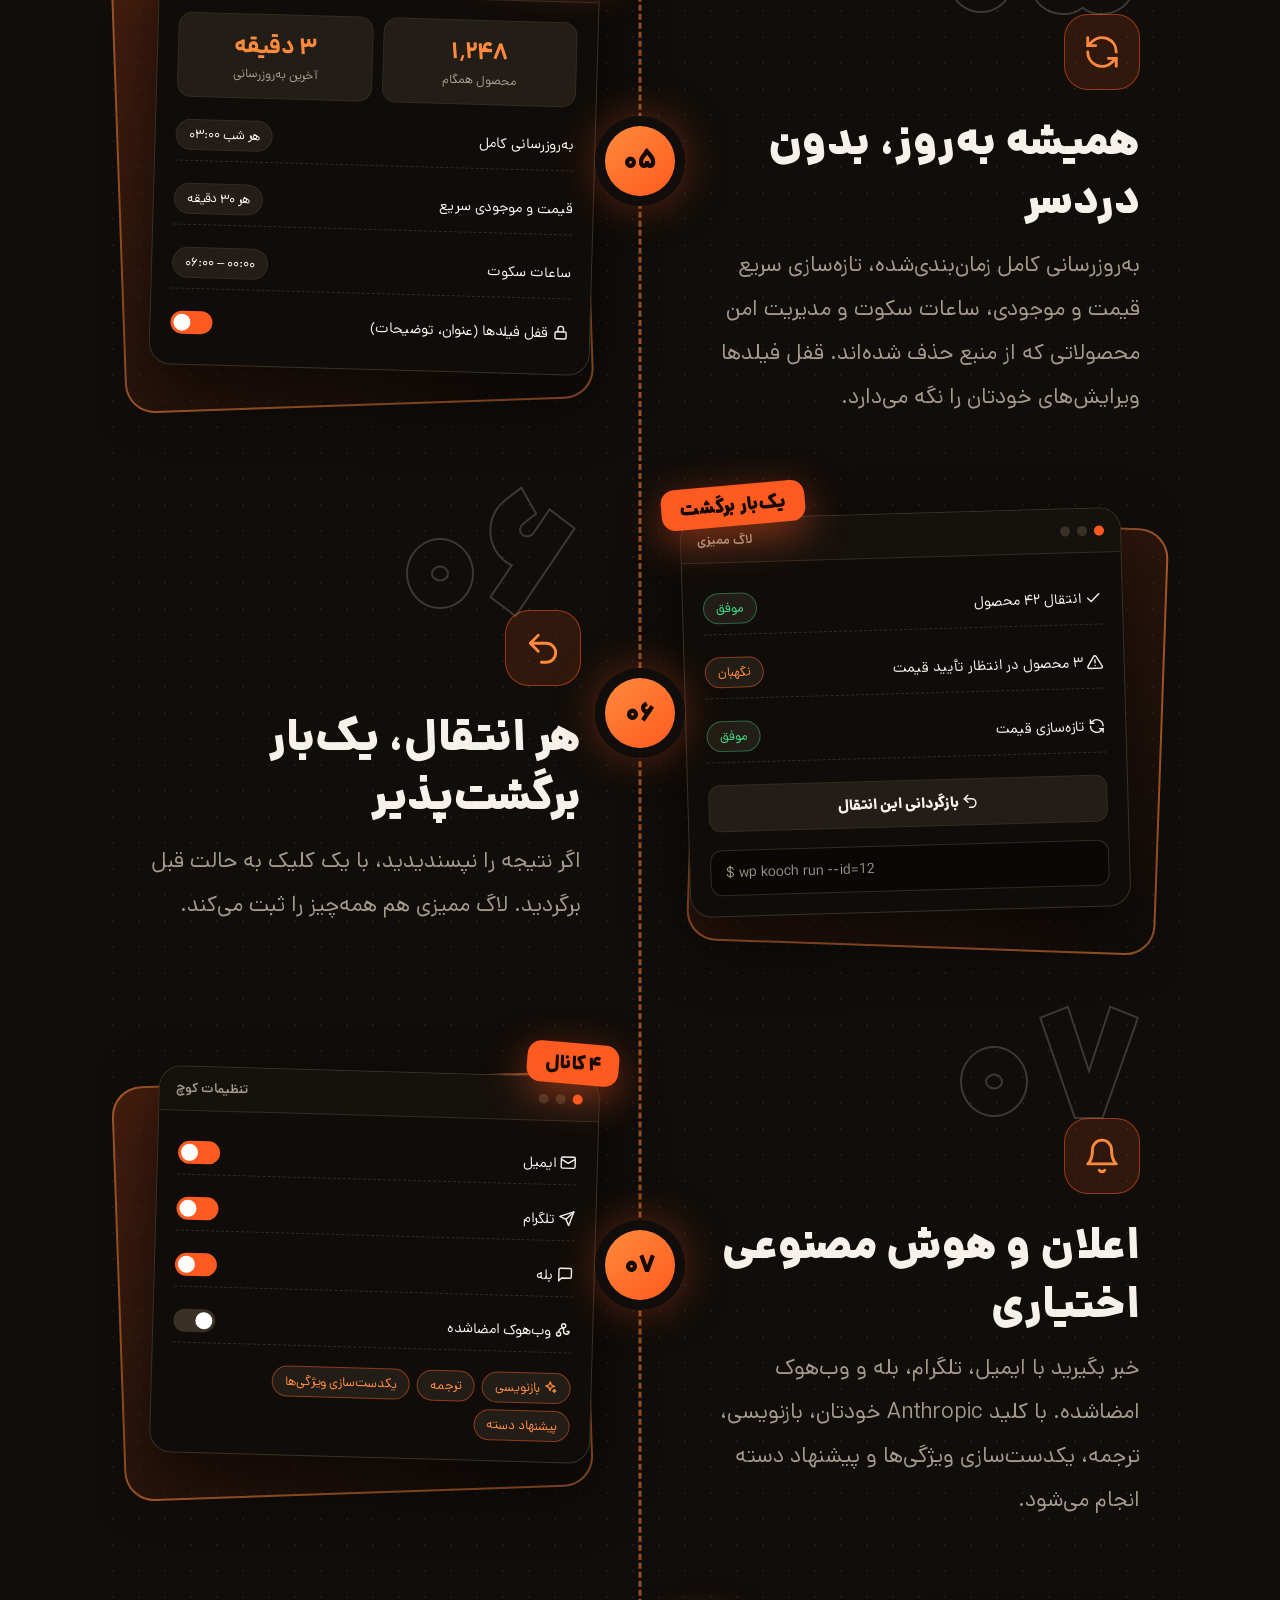
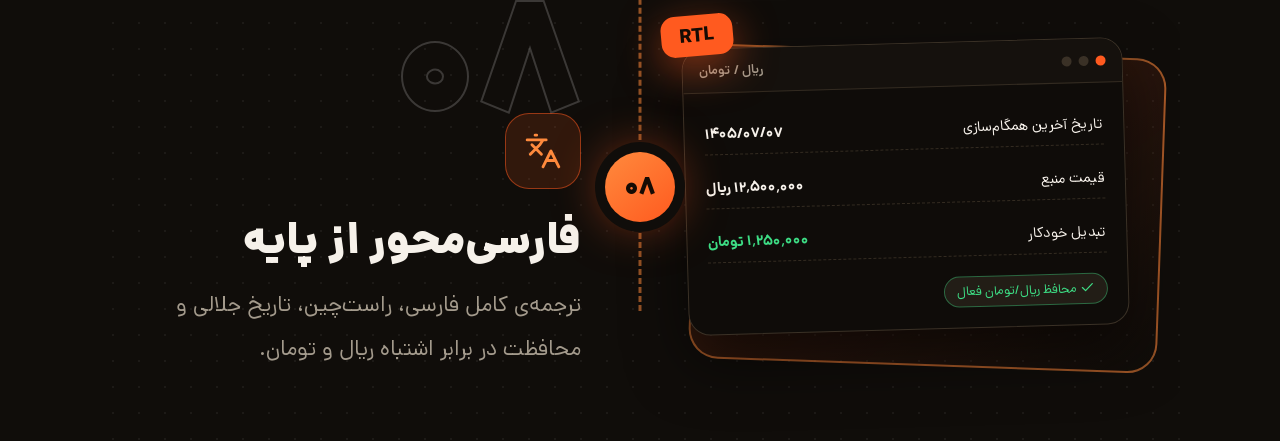
==== commit 547c69c0: "Remove kicker line from Kooch showcase hero Co-Authored-By: Claude Sonnet 5.5 <noreply@anthropic.com" ====
--- a/kooch-showcase/index.html
+++ b/kooch-showcase/index.html
@@ -103,7 +103,6 @@
 <div class="poster">
 
 <header class="hero">
-  <div class="kicker">محصول مربع استودیو</div>
   <h1>کوچ</h1>
   <h2>محصول را <em>ببین</em>، تأیید کن؛<br>بقیه‌اش را کوچ <em>منتقل می‌کند</em></h2>
   <p>انتقال و همگام‌سازی محصول، قیمت و موجودی — فارسی‌محور و برگشت‌پذیر</p>
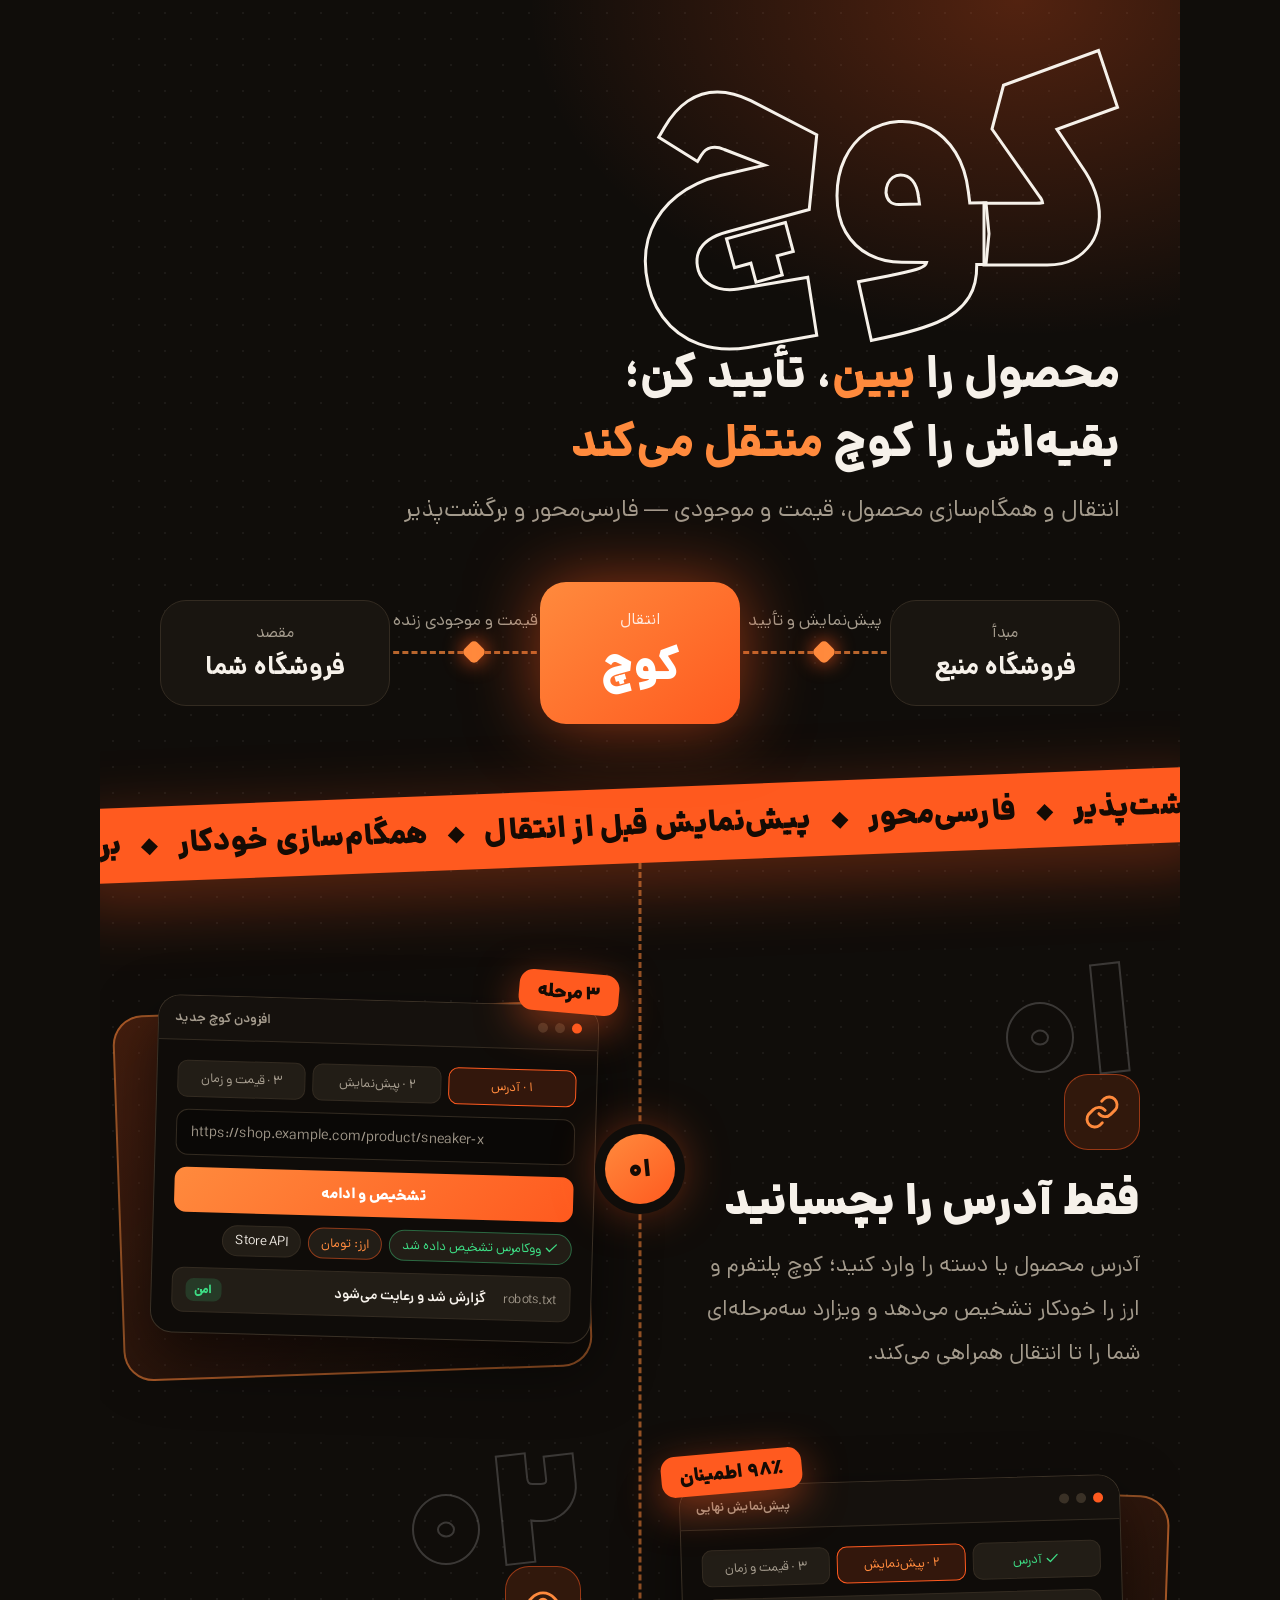
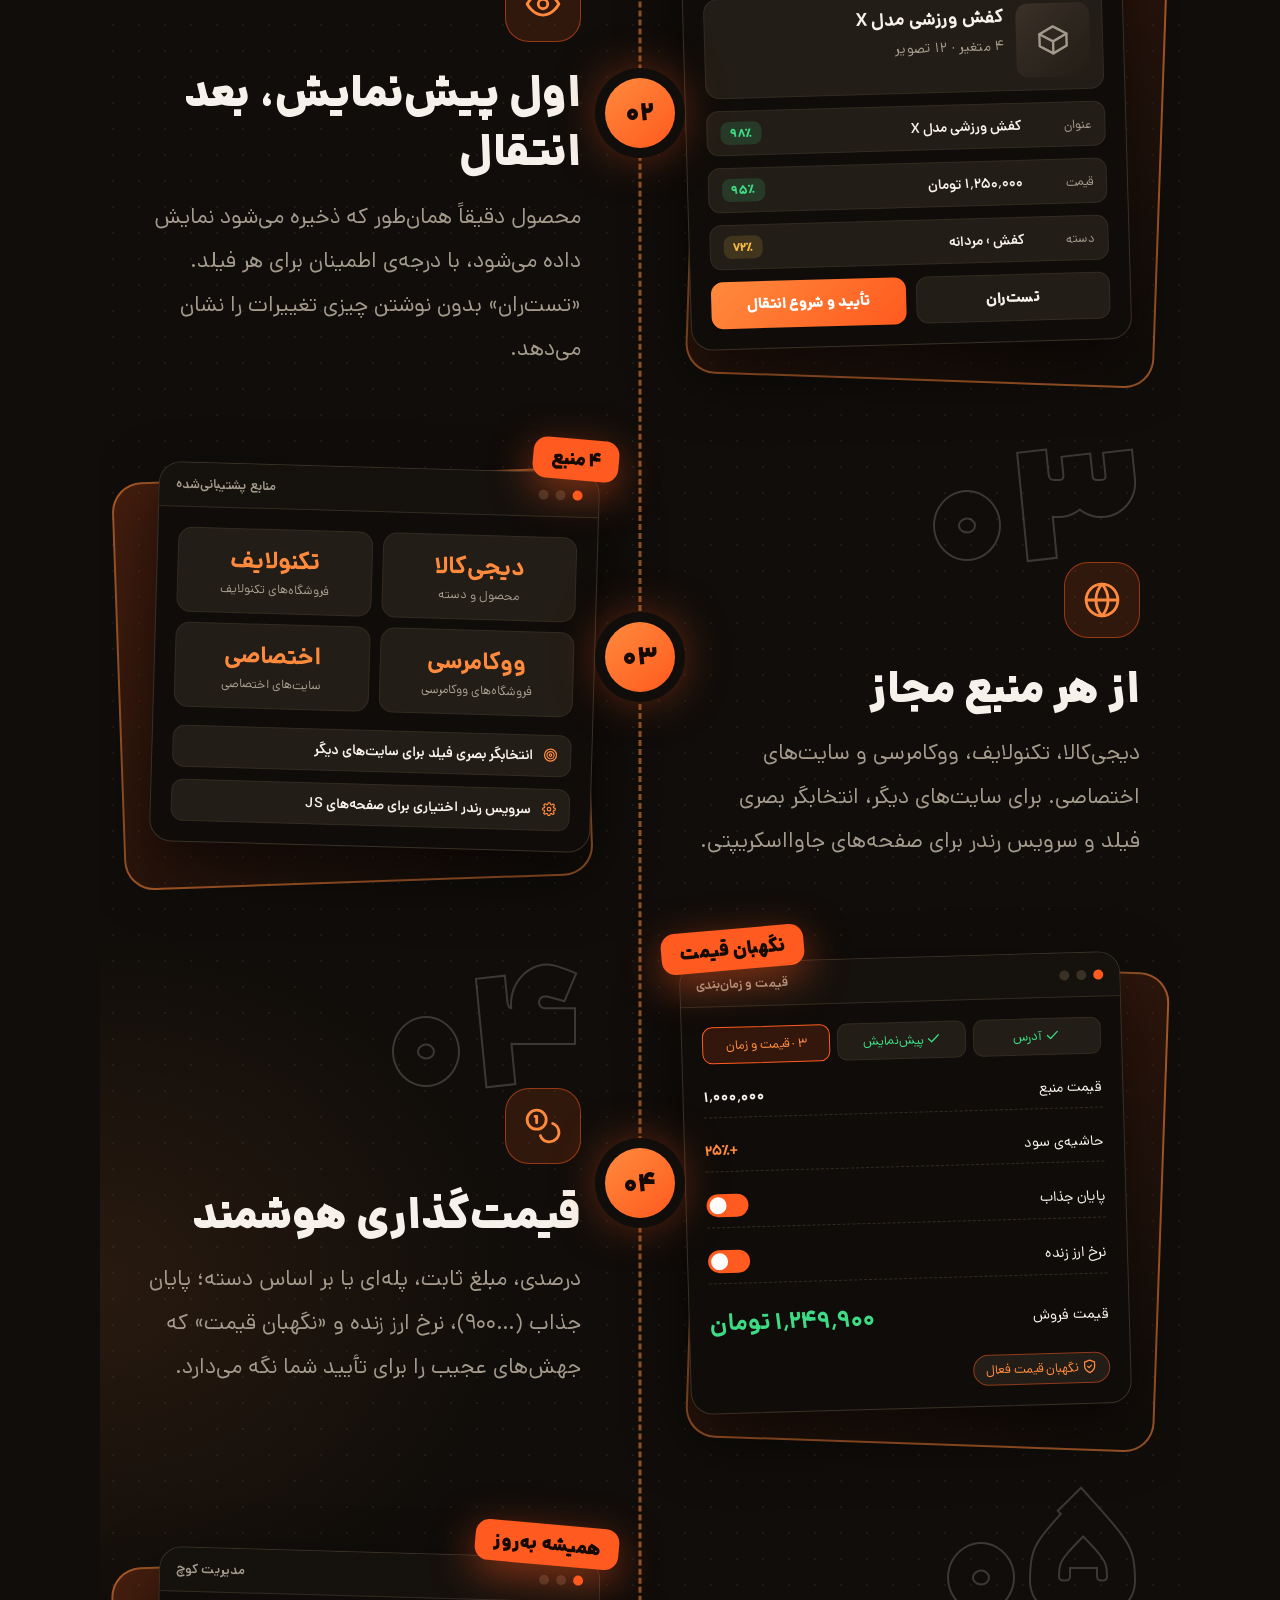
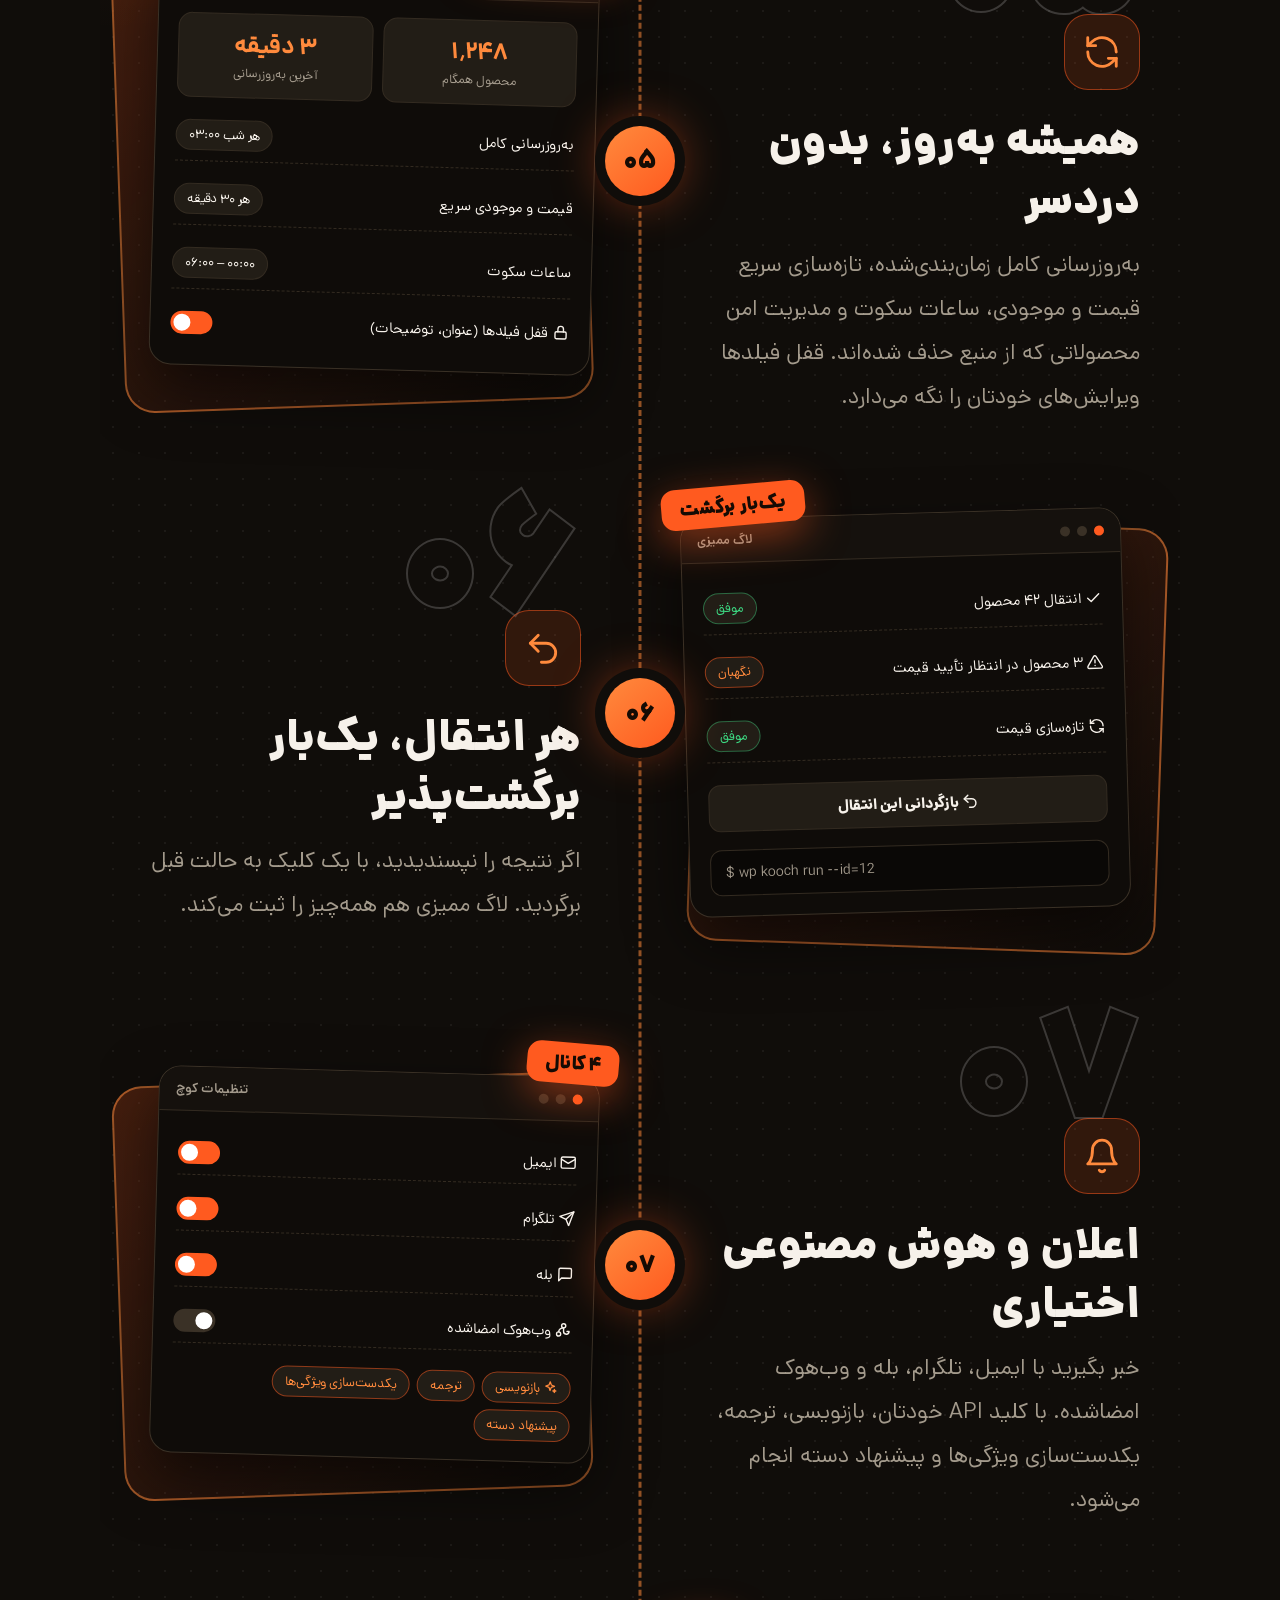
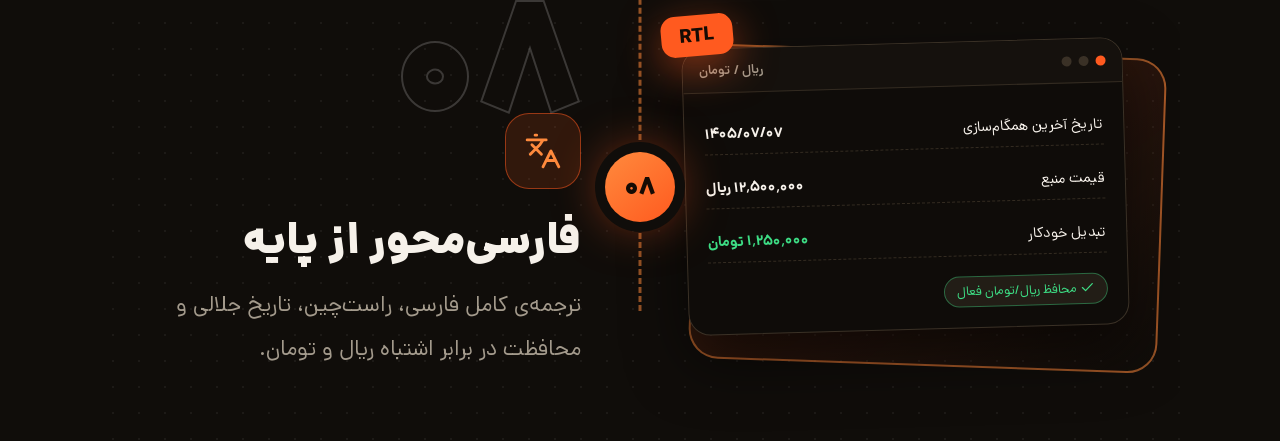
==== commit a2709ffb: "Kooch showcase: say API key instead of Anthropic Co-Authored-By: Claude Sonnet 5.5 <noreply@anthropi" ====
--- a/kooch-showcase/index.html
+++ b/kooch-showcase/index.html
@@ -227,7 +227,7 @@
     <div class="num">۰۷</div>
     <div class="ico"><svg class="i"><use href="#i-bell"/></svg></div>
     <h2>اعلان و هوش مصنوعی اختیاری</h2>
-    <p>خبر بگیرید با ایمیل، تلگرام، بله و وب‌هوک امضاشده. با کلید Anthropic خودتان، بازنویسی، ترجمه، یکدست‌سازی ویژگی‌ها و پیشنهاد دسته انجام می‌شود.</p>
+    <p>خبر بگیرید با ایمیل، تلگرام، بله و وب‌هوک امضاشده. با کلید API خودتان، بازنویسی، ترجمه، یکدست‌سازی ویژگی‌ها و پیشنهاد دسته انجام می‌شود.</p>
   </div>
   <div class="stage"><div class="stack"></div><div class="panel"><div class="bar"><i></i><i></i><i></i><b>تنظیمات کوچ</b></div><div class="body">
         <div class="line"><span><svg class="i"><use href="#i-mail"/></svg> ایمیل</span><span class="tgl"></span></div>
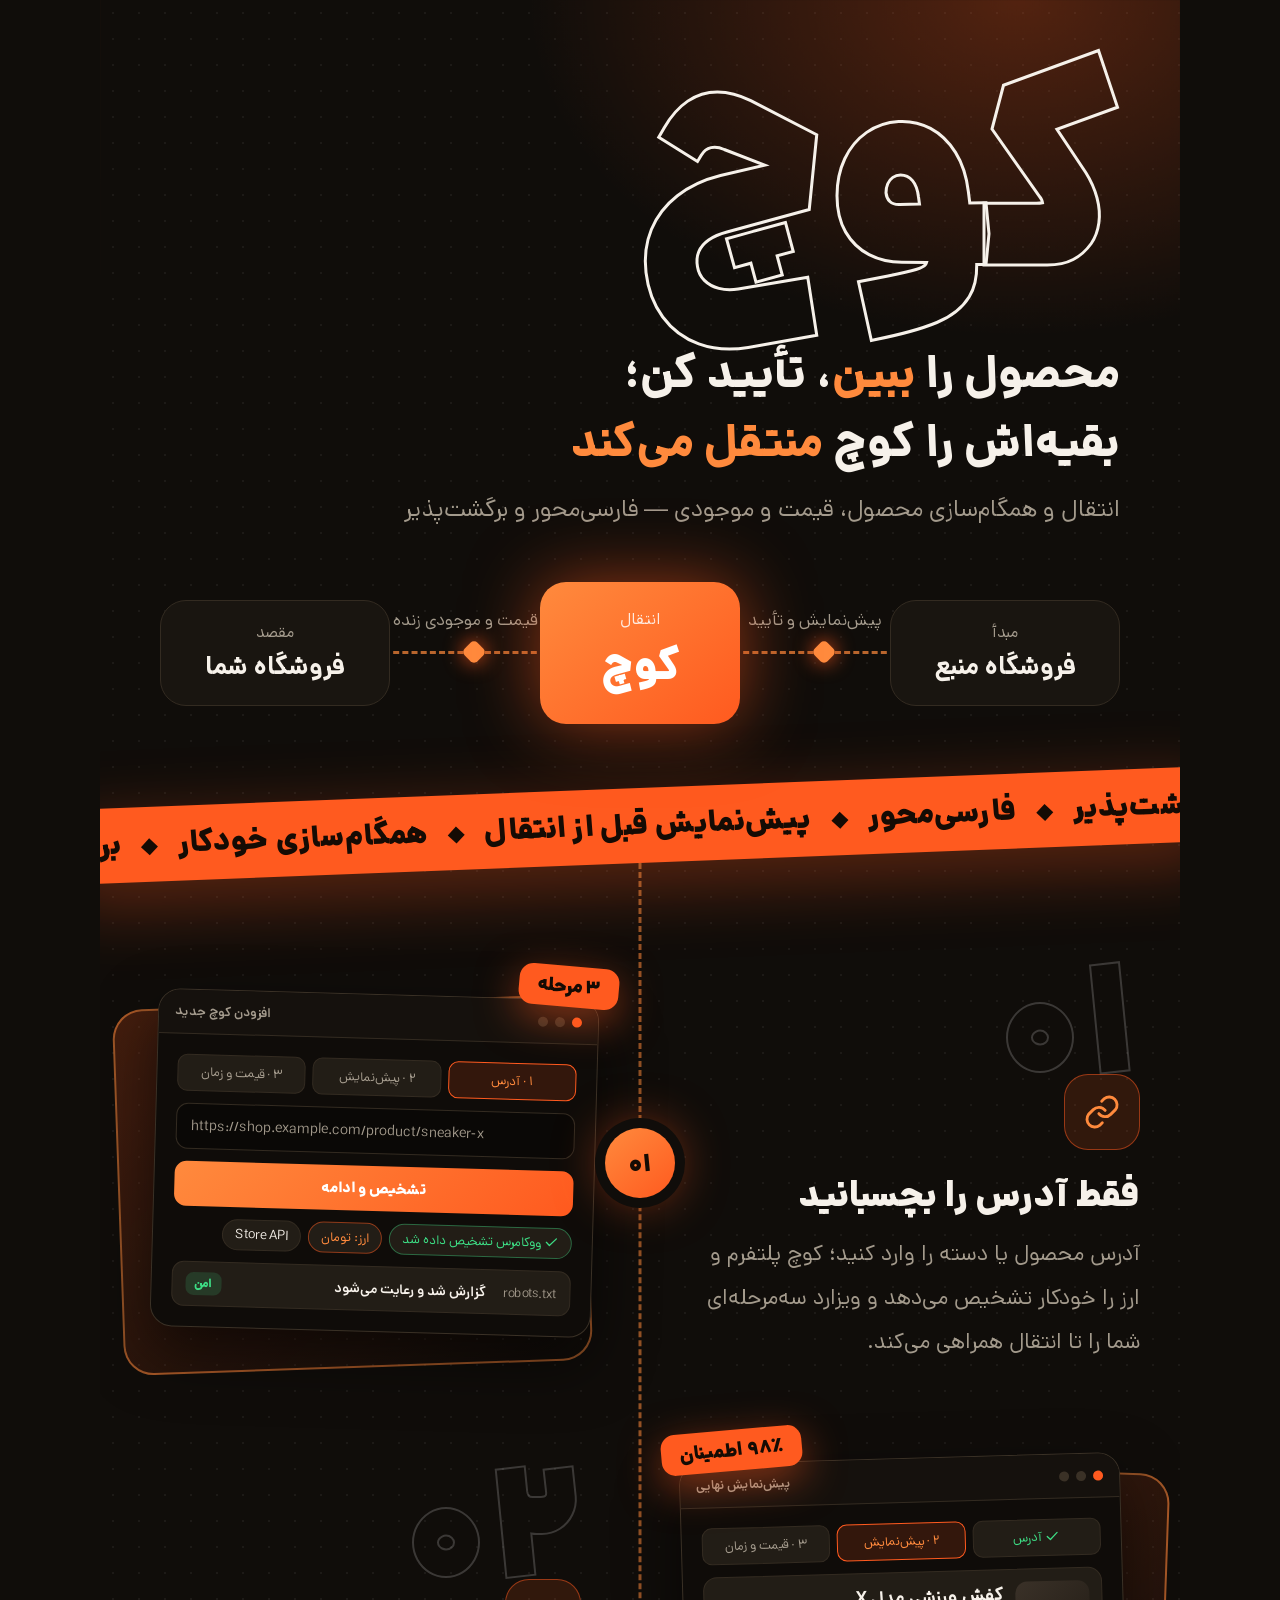
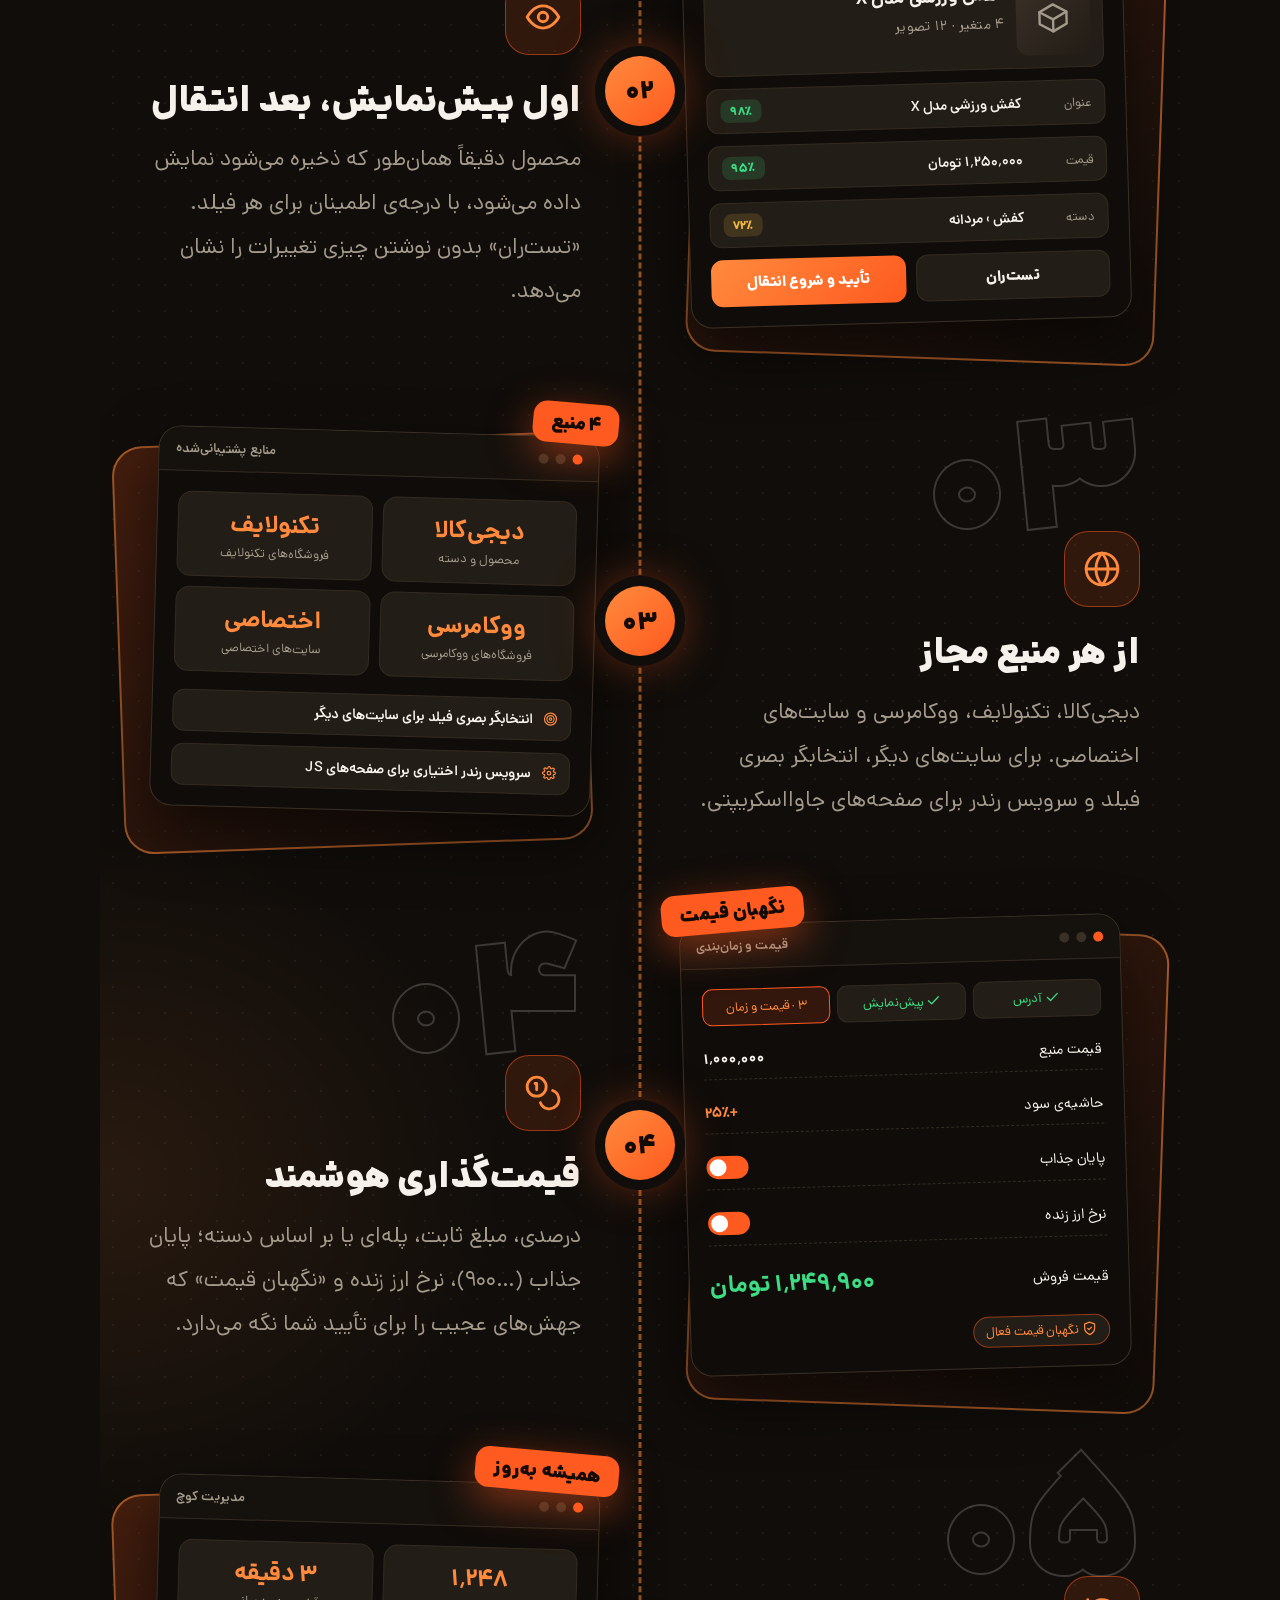
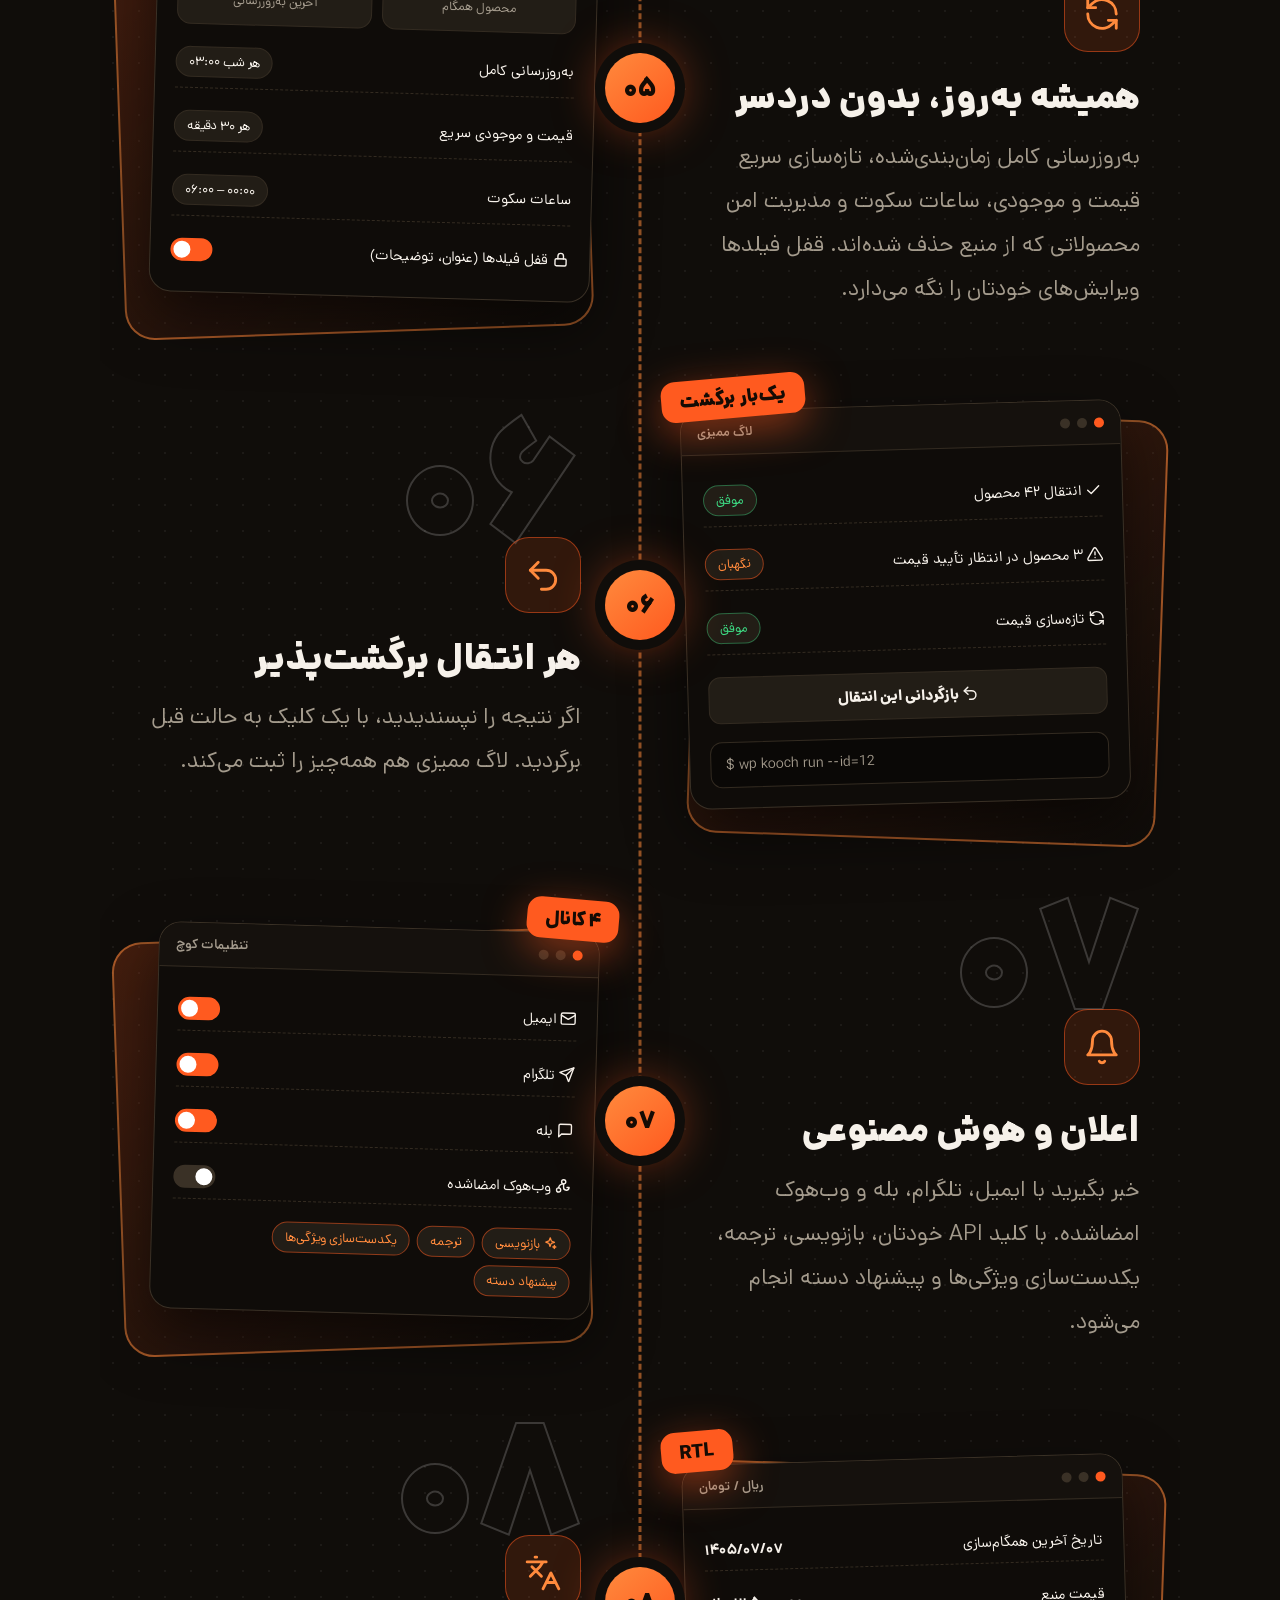
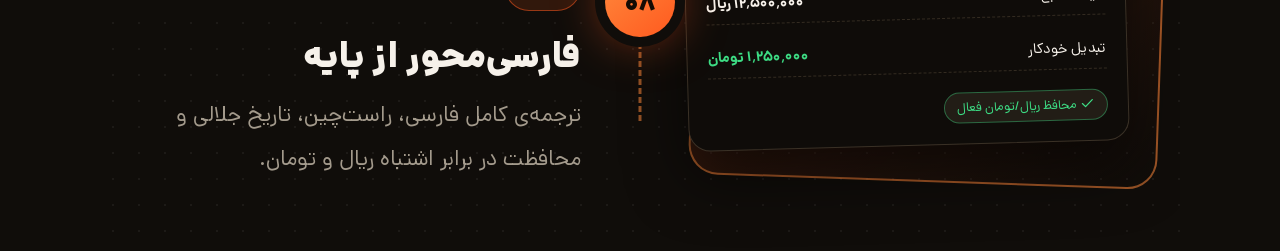
==== commit feaf061b: "Kooch showcase: single-line titles; add product description copy Co-Authored-By: Claude Sonnet 5.5 <" ====
--- a/kooch-showcase/index.html
+++ b/kooch-showcase/index.html
@@ -55,7 +55,7 @@
 .num{font-size:150px;font-weight:950;line-height:.9;color:transparent;-webkit-text-stroke:2px rgba(255,255,255,.18);margin-bottom:-24px}
 .ico{width:76px;height:76px;border-radius:24px;display:grid;place-items:center;background:rgba(255,90,31,.14);border:1px solid rgba(255,90,31,.5);color:var(--o2);margin-bottom:22px;position:relative}
 .ico .i{width:38px;height:38px;stroke-width:1.8}
-.txt h2{font-size:44px;font-weight:900;line-height:1.35}
+.txt h2{font-size:36px;font-weight:900;line-height:1.35;white-space:nowrap}
 .txt p{font-size:22px;color:var(--mu);line-height:2;margin-top:12px}
 .stage{position:relative;padding:14px}
 .stack{position:absolute;inset:0;border-radius:30px;border:2px solid rgba(255,138,61,.55);transform:translate(-22px,22px) rotate(-2deg);background:linear-gradient(140deg,rgba(255,90,31,.22),transparent)}
@@ -210,7 +210,7 @@
   <div class="txt">
     <div class="num">۰۶</div>
     <div class="ico"><svg class="i"><use href="#i-undo"/></svg></div>
-    <h2>هر انتقال، یک‌بار برگشت‌پذیر</h2>
+    <h2>هر انتقال برگشت‌پذیر</h2>
     <p>اگر نتیجه را نپسندیدید، با یک کلیک به حالت قبل برگردید. لاگ ممیزی هم همه‌چیز را ثبت می‌کند.</p>
   </div>
   <div class="stage"><div class="stack"></div><div class="panel"><div class="bar"><i></i><i></i><i></i><b>لاگ ممیزی</b></div><div class="body">
@@ -226,7 +226,7 @@
   <div class="txt">
     <div class="num">۰۷</div>
     <div class="ico"><svg class="i"><use href="#i-bell"/></svg></div>
-    <h2>اعلان و هوش مصنوعی اختیاری</h2>
+    <h2>اعلان و هوش مصنوعی</h2>
     <p>خبر بگیرید با ایمیل، تلگرام، بله و وب‌هوک امضاشده. با کلید API خودتان، بازنویسی، ترجمه، یکدست‌سازی ویژگی‌ها و پیشنهاد دسته انجام می‌شود.</p>
   </div>
   <div class="stage"><div class="stack"></div><div class="panel"><div class="bar"><i></i><i></i><i></i><b>تنظیمات کوچ</b></div><div class="body">
